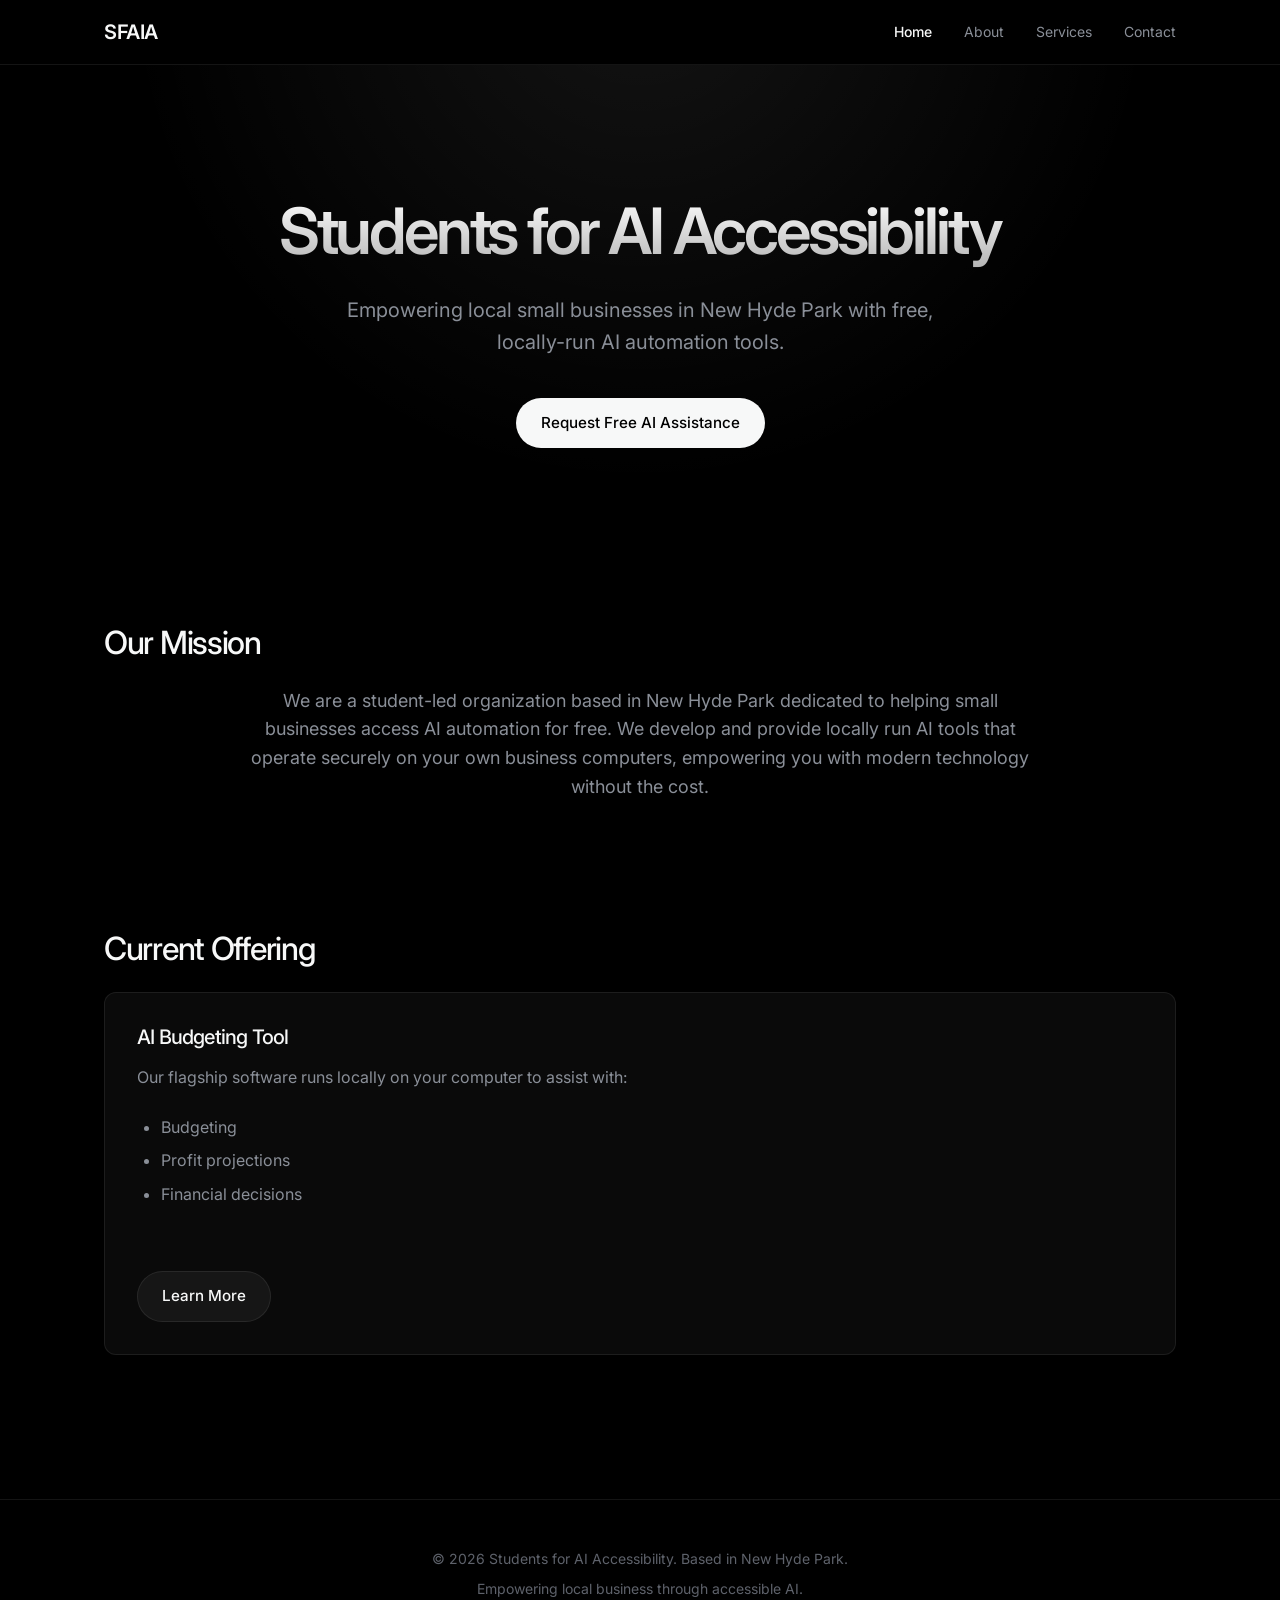
==== index.html @ 7abf5a2f "Update email and year Co-authored-by: bfgmcu-arch <346094839+bfgmcu-arch@users.noreply.github.com>" ====
<!DOCTYPE html>
<html lang="en">
<head>
    <meta charset="UTF-8">
    <meta name="viewport" content="width=device-width, initial-scale=1.0">
    <meta name="description" content="Students for AI Accessibility - Helping small businesses in New Hyde Park access AI automation for free.">
    <title>Students for AI Accessibility</title>
    <link rel="preconnect" href="https://fonts.googleapis.com">
    <link rel="preconnect" href="https://fonts.gstatic.com" crossorigin>
    <link href="https://fonts.googleapis.com/css2?family=Inter:wght@400;500;600;700;800&display=swap" rel="stylesheet">
    <link rel="stylesheet" href="css/styles.css">
</head>
<body>
    <header>
        <nav class="navbar">
            <a href="index.html" class="logo">SFAIA</a>
            <ul class="nav-menu">
                <li class="nav-item"><a href="index.html" class="nav-link active">Home</a></li>
                <li class="nav-item"><a href="about.html" class="nav-link">About</a></li>
                <li class="nav-item"><a href="services.html" class="nav-link">Services</a></li>
                <li class="nav-item"><a href="contact.html" class="nav-link">Contact</a></li>
            </ul>
            <div class="hamburger">
                <span class="bar"></span>
                <span class="bar"></span>
                <span class="bar"></span>
            </div>
        </nav>
    </header>

    <main>
        <section class="hero">
            <h1 class="animate-fade-up">Students for AI Accessibility</h1>
            <p class="animate-fade-up delay-1">Empowering local small businesses in New Hyde Park with free, locally-run AI automation tools.</p>
            <a href="contact.html" class="btn btn-primary animate-fade-up delay-2">Request Free AI Assistance</a>
        </section>

        <div class="container">
            <section class="section reveal">
                <div>
                    <h2 class="section-title">Our Mission</h2>
                    <p class="mission-text">We are a student-led organization based in New Hyde Park dedicated to helping small businesses access AI automation for free. We develop and provide locally run AI tools that operate securely on your own business computers, empowering you with modern technology without the cost.</p>
                </div>
            </section>

            <section class="section reveal">
                <h2 class="section-title">Current Offering</h2>
                <div class="card-grid">
                    <div class="card">
                        <h3>AI Budgeting Tool</h3>
                        <p>Our flagship software runs locally on your computer to assist with:</p>
                        <ul>
                            <li>Budgeting</li>
                            <li>Profit projections</li>
                            <li>Financial decisions</li>
                        </ul>
                        <div class="mt-1-5">
                            <a href="services.html" class="btn btn-secondary">Learn More</a>
                        </div>
                    </div>
                </div>
            </section>
        </div>
    </main>

    <footer>
        <p>&copy; 2026 Students for AI Accessibility. Based in New Hyde Park.</p>
        <p>Empowering local business through accessible AI.</p>
    </footer>

    <script src="js/main.js"></script>
</body>
</html>
---- css/styles.css ----
:root {
    /* Linear inspired dark theme variables */
    --bg-main: #000000;
    --bg-surface: #0a0a0a;
    --bg-surface-hover: #141414;
    --bg-nav: rgba(0, 0, 0, 0.7);
    --border-color: rgba(255, 255, 255, 0.08);
    --border-color-hover: rgba(255, 255, 255, 0.16);

    --text-primary: #F7F8F8;
    --text-secondary: #8A8F98;
    --text-muted: #5e626b;

    --accent-primary: #5E6AD2;

    --font-main: 'Inter', -apple-system, BlinkMacSystemFont, 'Segoe UI', Roboto, Helvetica, Arial, sans-serif;
    --transition-speed: 0.2s;

    --shadow-soft: 0 4px 12px rgba(0, 0, 0, 0.5);
    --shadow-glow: 0 0 20px rgba(255, 255, 255, 0.05);
    --radius: 8px;
    --radius-lg: 12px;
}

/* CSS Reset & Base Styles */
* {
    margin: 0;
    padding: 0;
    box-sizing: border-box;
}

body {
    font-family: var(--font-main);
    color: var(--text-secondary);
    line-height: 1.6;
    background-color: var(--bg-main);
    display: flex;
    flex-direction: column;
    min-height: 100vh;
    -webkit-font-smoothing: antialiased;
    -moz-osx-font-smoothing: grayscale;
}

main {
    flex: 1;
}

/* Typography */
h1, h2, h3, h4, h5, h6 {
    margin-bottom: 1rem;
    color: var(--text-primary);
    font-weight: 500;
    line-height: 1.2;
    letter-spacing: -0.04em;
}

p {
    margin-bottom: 1.5rem;
    font-size: 1.125rem;
}

a {
    color: var(--text-primary);
    text-decoration: none;
    transition: color var(--transition-speed);
}

a:hover {
    color: var(--text-secondary);
}

/* Header & Navigation (Glassmorphism) */
header {
    background: var(--bg-nav);
    backdrop-filter: blur(12px);
    -webkit-backdrop-filter: blur(12px);
    border-bottom: 1px solid var(--border-color);
    position: sticky;
    top: 0;
    z-index: 1000;
}

.navbar {
    display: flex;
    justify-content: space-between;
    align-items: center;
    padding: 1rem 5%;
    max-width: 1200px;
    margin: 0 auto;
}

.logo {
    font-size: 1.25rem;
    font-weight: 600;
    color: var(--text-primary);
    letter-spacing: -0.02em;
    display: flex;
    align-items: center;
    gap: 0.5rem;
}

.nav-menu {
    display: flex;
    list-style: none;
}

.nav-item {
    margin-left: 2rem;
}

.nav-link {
    color: var(--text-secondary);
    font-weight: 400;
    font-size: 0.875rem;
    position: relative;
}

.nav-link:hover {
    color: var(--text-primary);
}

.nav-link.active {
    color: var(--text-primary);
    font-weight: 500;
}

/* Hamburger Menu */
.hamburger {
    display: none;
    cursor: pointer;
}

.bar {
    display: block;
    width: 20px;
    height: 2px;
    margin: 4px auto;
    transition: all 0.3s ease-in-out;
    background-color: var(--text-primary);
    border-radius: 1px;
}

/* Hero Section */
.hero {
    background: radial-gradient(circle at 50% -20%, rgba(255,255,255,0.08) 0%, transparent 60%);
    color: var(--text-primary);
    padding: 8rem 5% 6rem;
    text-align: center;
    position: relative;
}

.hero-sm {
    padding: 4rem 5% 2rem;
}

.hero h1 {
    font-size: 4rem;
    font-weight: 600;
    margin-bottom: 1.5rem;
    letter-spacing: -0.05em;
    background: linear-gradient(180deg, #FFFFFF 0%, rgba(255, 255, 255, 0.7) 100%);
    -webkit-background-clip: text;
    -webkit-text-fill-color: transparent;
}

.hero p {
    font-size: 1.25rem;
    max-width: 600px;
    margin: 0 auto 2.5rem auto;
    color: var(--text-secondary);
}

/* Buttons */
.btn {
    display: inline-flex;
    align-items: center;
    justify-content: center;
    padding: 0.75rem 1.5rem;
    border-radius: 99px;
    font-weight: 500;
    font-size: 0.95rem;
    cursor: pointer;
    transition: all var(--transition-speed);
    border: 1px solid transparent;
}

.btn-primary {
    background-color: var(--text-primary);
    color: #000000;
}

.btn-primary:hover {
    background-color: #e0e0e0;
    transform: translateY(-1px);
}

.btn-secondary {
    background-color: rgba(255, 255, 255, 0.05);
    border-color: var(--border-color);
    color: var(--text-primary);
}

.btn-secondary:hover {
    background-color: rgba(255, 255, 255, 0.1);
    border-color: var(--border-color-hover);
}

/* Containers & Sections */
.container {
    max-width: 1200px;
    margin: 0 auto;
    padding: 2rem 5% 4rem;
}

.section {
    padding: 3rem 0;
    margin-bottom: 2rem;
}

.section-title {
    font-size: 2rem;
    margin-bottom: 1.5rem;
    font-weight: 500;
}

/* Linear-style Cards */
.card-grid {
    display: grid;
    grid-template-columns: repeat(auto-fit, minmax(320px, 1fr));
    gap: 1.5rem;
}

.card {
    background-color: var(--bg-surface);
    border: 1px solid var(--border-color);
    border-radius: var(--radius-lg);
    padding: 2rem;
    transition: border-color var(--transition-speed), background-color var(--transition-speed);
    height: 100%;
    display: flex;
    flex-direction: column;
}

.card:hover {
    border-color: var(--border-color-hover);
    background-color: var(--bg-surface-hover);
}

.card h3 {
    margin-bottom: 1rem;
    font-size: 1.25rem;
}

.card p {
    font-size: 1rem;
    color: var(--text-secondary);
}

.card ul {
    margin-bottom: 2rem;
    padding-left: 1.5rem;
    color: var(--text-secondary);
}

.card ul li {
    margin-bottom: 0.5rem;
}

.card .btn-secondary {
    margin-top: auto;
    align-self: flex-start;
}

/* Contact Specific Styles */
.contact-grid {
    display: grid;
    grid-template-columns: 1fr 1fr;
    gap: 1.5rem;
}

.contact-card {
    background-color: var(--bg-surface);
    border: 1px solid var(--border-color);
    border-radius: var(--radius-lg);
    padding: 2.5rem;
}

/* Footer */
footer {
    background-color: var(--bg-main);
    color: var(--text-muted);
    text-align: center;
    padding: 3rem 5%;
    margin-top: auto;
    border-top: 1px solid var(--border-color);
}

footer p {
    margin-bottom: 0.5rem;
    font-size: 0.875rem;
}

/* Utility Classes for Cleanup */
.mission-text {
    text-align: center;
    max-width: 800px;
    margin: 0 auto;
    color: var(--text-secondary);
}

.mt-1-5 {
    margin-top: 1.5rem;
}

.services-list {
    padding-left: 1.5rem;
    color: var(--text-secondary);
    margin-bottom: 2rem;
}

.section-transparent {
    background-color: transparent;
    box-shadow: none;
    padding: 0;
}

/* Mobile Responsive */
@media (max-width: 768px) {
    .hamburger {
        display: block;
    }

    .hamburger.active .bar:nth-child(2) {
        opacity: 0;
    }

    .hamburger.active .bar:nth-child(1) {
        transform: translateY(6px) rotate(45deg);
    }

    .hamburger.active .bar:nth-child(3) {
        transform: translateY(-6px) rotate(-45deg);
    }

    .nav-menu {
        position: fixed;
        left: -100%;
        top: 60px;
        gap: 0;
        flex-direction: column;
        background-color: rgba(0, 0, 0, 0.95);
        width: 100%;
        text-align: center;
        transition: 0.3s ease-in-out;
        padding: 2rem 0;
        backdrop-filter: blur(10px);
        border-bottom: 1px solid var(--border-color);
    }

    .nav-item {
        margin: 1.5rem 0;
    }

    .nav-menu.active {
        left: 0;
    }

    .hero h1 {
        font-size: 2.5rem;
    }

    .contact-grid {
        grid-template-columns: 1fr;
    }
}

/* Animations */
@keyframes fadeUp {
    from {
        opacity: 0;
        transform: translateY(20px);
    }
    to {
        opacity: 1;
        transform: translateY(0);
    }
}

@keyframes fadeIn {
    from {
        opacity: 0;
    }
    to {
        opacity: 1;
    }
}

.animate-fade-up {
    animation: fadeUp 0.8s cubic-bezier(0.16, 1, 0.3, 1) forwards;
    opacity: 0;
}

.delay-1 { animation-delay: 0.1s; }
.delay-2 { animation-delay: 0.2s; }
.delay-3 { animation-delay: 0.3s; }

/* Scroll Reveal */
.reveal {
    opacity: 0;
    transform: translateY(30px);
    transition: all 0.8s cubic-bezier(0.16, 1, 0.3, 1);
}

.reveal.active {
    opacity: 1;
    transform: translateY(0);
}
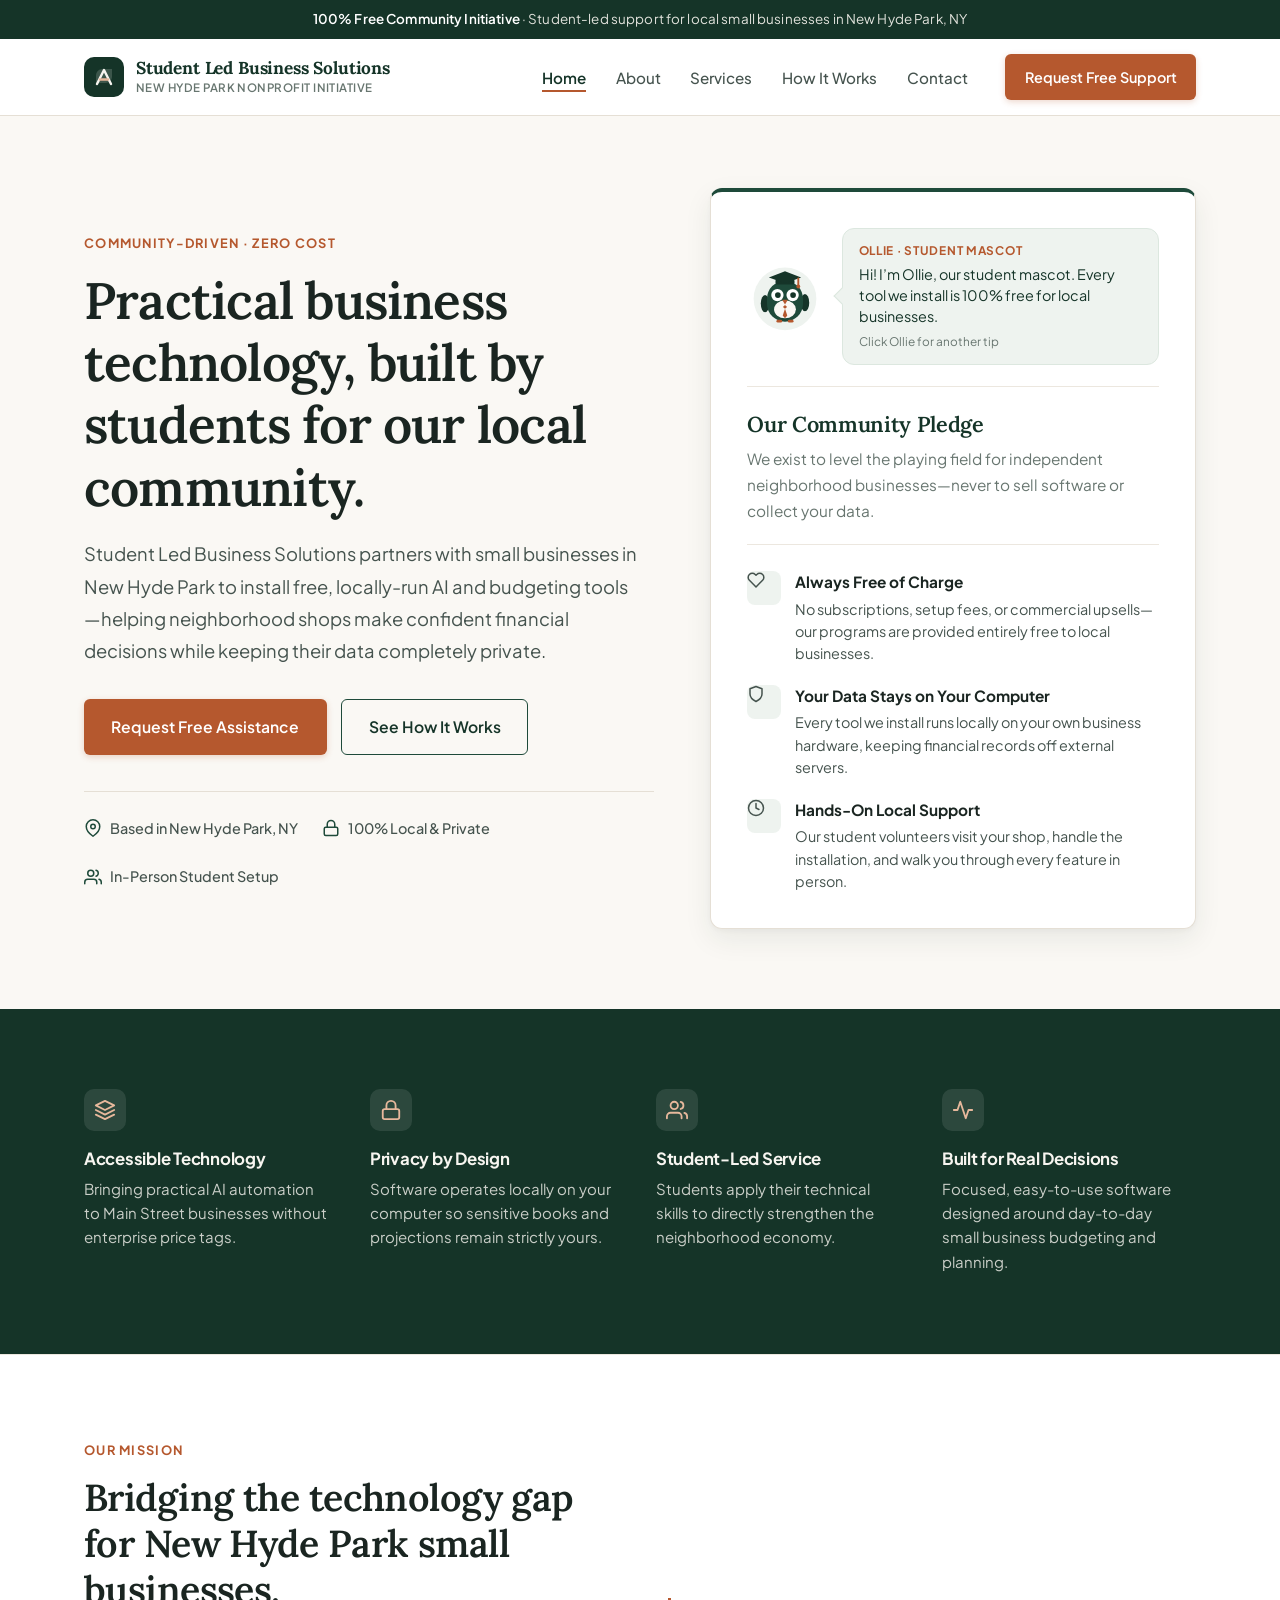
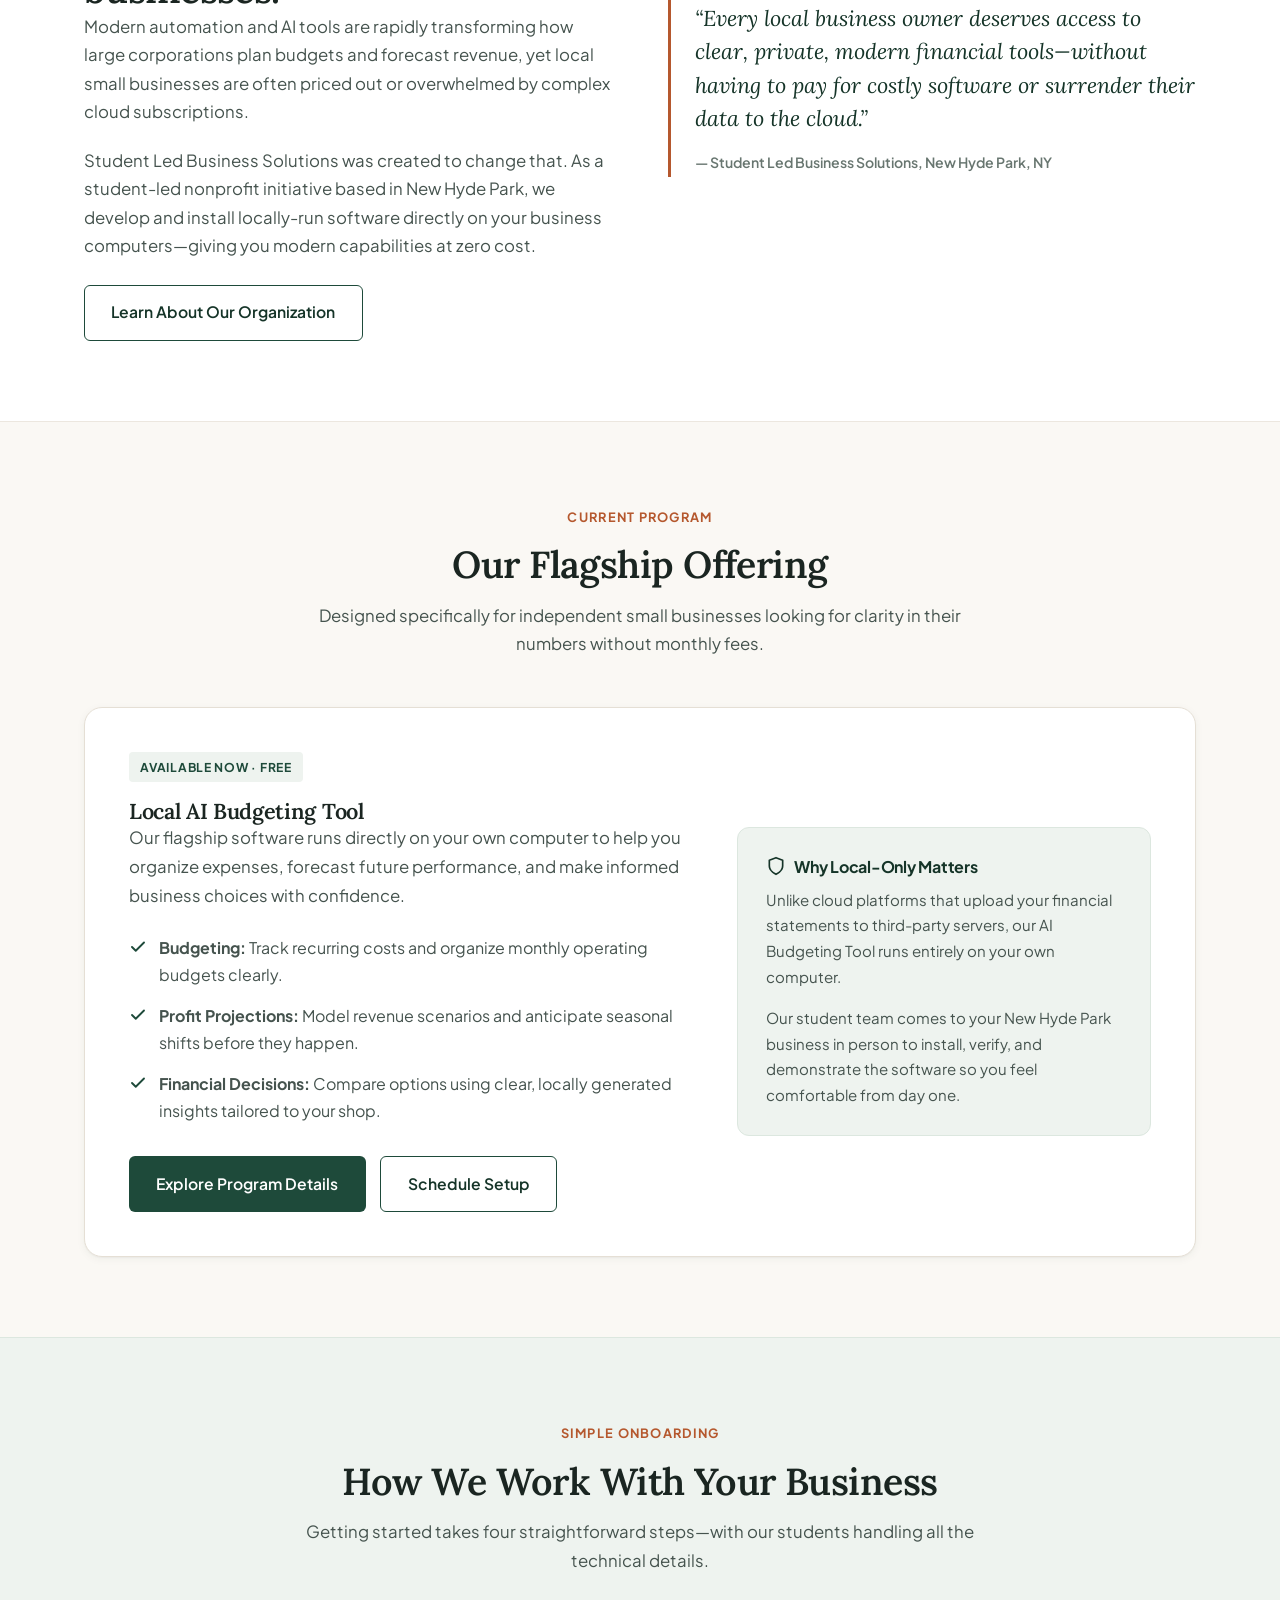
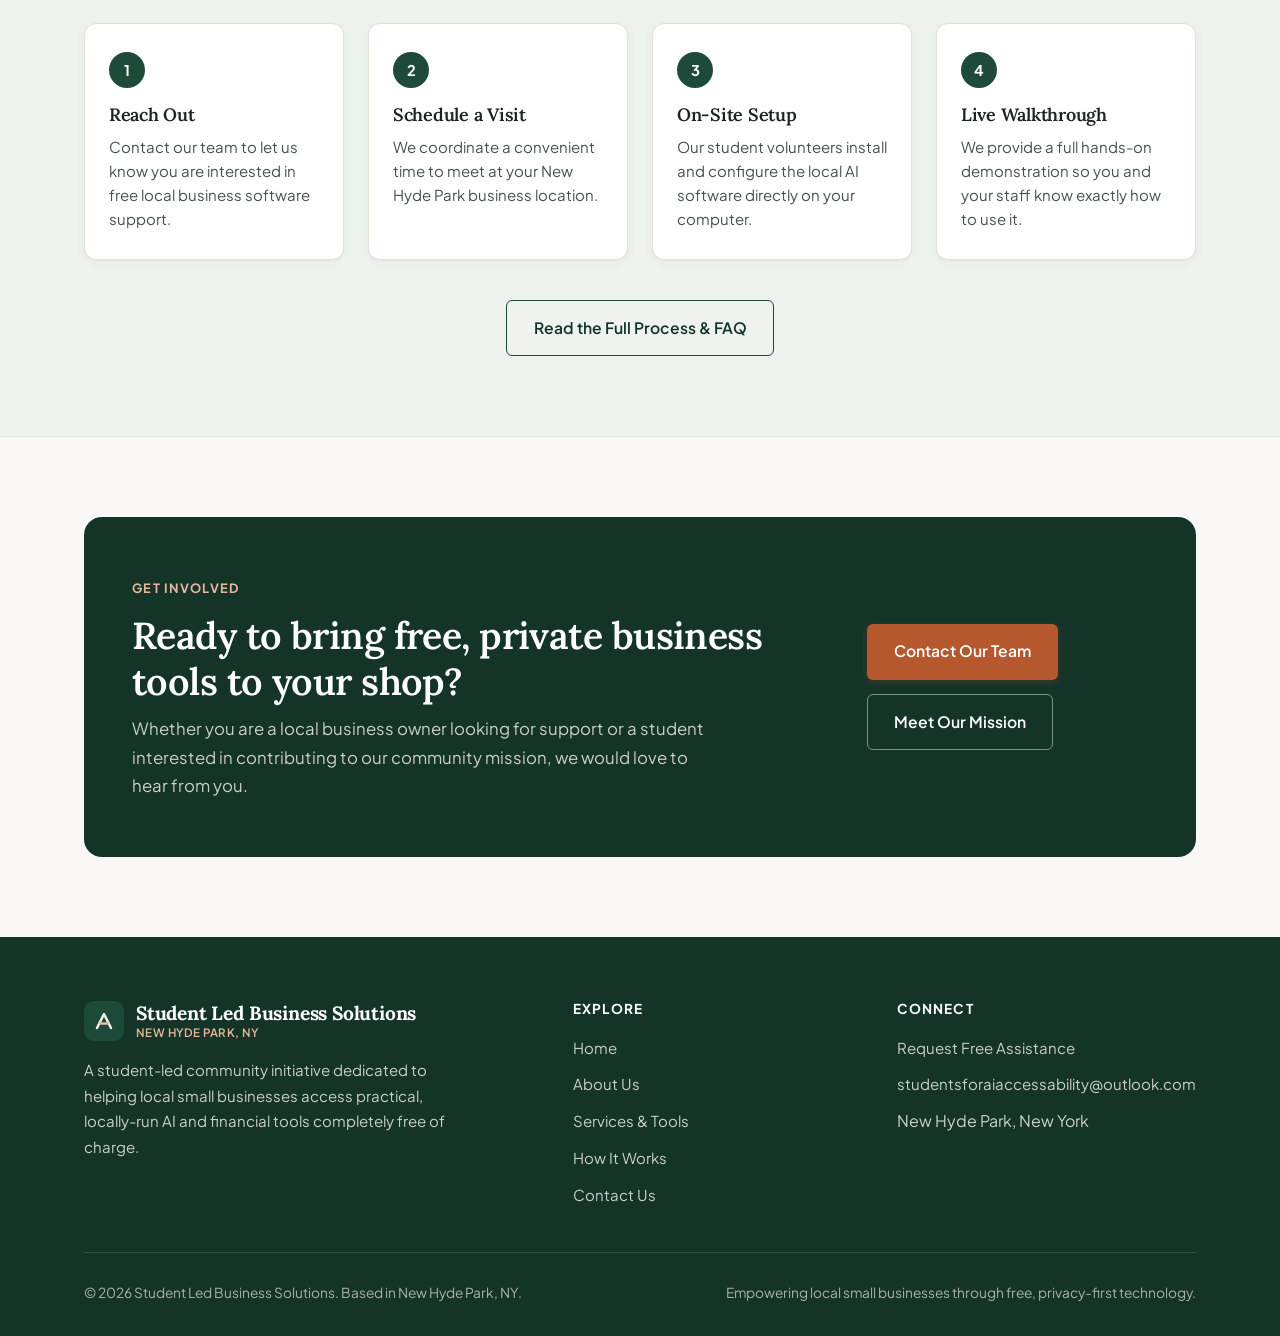
==== commit 4c3b2848: "Rebrand to Student Led Business Solutions with nonprofit design, animations, and Ollie mascot" ====
--- a/index.html
+++ b/index.html
@@ -3,69 +3,340 @@
 <head>
     <meta charset="UTF-8">
     <meta name="viewport" content="width=device-width, initial-scale=1.0">
-    <meta name="description" content="Students for AI Accessibility - Helping small businesses in New Hyde Park access AI automation for free.">
-    <title>Students for AI Accessibility</title>
+    <meta name="description" content="Student Led Business Solutions is a free, student-run community initiative in New Hyde Park, NY helping local small businesses adopt private, locally-run AI and budgeting tools.">
+    <title>Student Led Business Solutions | Free Local Business Technology in New Hyde Park</title>
     <link rel="preconnect" href="https://fonts.googleapis.com">
     <link rel="preconnect" href="https://fonts.gstatic.com" crossorigin>
-    <link href="https://fonts.googleapis.com/css2?family=Inter:wght@400;500;600;700;800&display=swap" rel="stylesheet">
+    <link href="https://fonts.googleapis.com/css2?family=Lora:ital,wght@0,500;0,600;0,700;1,500&family=Plus+Jakarta+Sans:wght@400;500;600;700&display=swap" rel="stylesheet">
     <link rel="stylesheet" href="css/styles.css">
 </head>
 <body>
+    <div class="utility-bar">
+        <strong>100% Free Community Initiative</strong> &middot; Student-led support for local small businesses in New Hyde Park, NY
+    </div>
+
     <header>
-        <nav class="navbar">
-            <a href="index.html" class="logo">SFAIA</a>
-            <ul class="nav-menu">
-                <li class="nav-item"><a href="index.html" class="nav-link active">Home</a></li>
-                <li class="nav-item"><a href="about.html" class="nav-link">About</a></li>
-                <li class="nav-item"><a href="services.html" class="nav-link">Services</a></li>
-                <li class="nav-item"><a href="contact.html" class="nav-link">Contact</a></li>
+        <nav class="navbar" aria-label="Primary Navigation">
+            <a href="index.html" class="brand" id="nav-brand">
+                <svg class="brand-mark" viewBox="0 0 40 40" fill="none" xmlns="http://www.w3.org/2000/svg" aria-hidden="true">
+                    <rect width="40" height="40" rx="10" fill="#153428"/>
+                    <path d="M12 26V18.5C12 14.91 14.91 12 18.5 12H28V19.5C28 23.09 25.09 26 21.5 26H12Z" fill="#EEF3EF" fill-opacity="0.18"/>
+                    <path d="M13 27L20 13L27 27" stroke="#F7F5F0" stroke-width="2.4" stroke-linecap="round" stroke-linejoin="round"/>
+                    <path d="M16 22.5H24" stroke="#E7B89C" stroke-width="2.4" stroke-linecap="round"/>
+                </svg>
+                <span class="brand-text">
+                    <span class="brand-name">Student Led Business Solutions</span>
+                    <span class="brand-sub">New Hyde Park Nonprofit Initiative</span>
+                </span>
+            </a>
+
+            <ul class="nav-menu" id="primary-nav-menu">
+                <li><a href="index.html" class="nav-link active" id="nav-home">Home</a></li>
+                <li><a href="about.html" class="nav-link" id="nav-about">About</a></li>
+                <li><a href="services.html" class="nav-link" id="nav-services">Services</a></li>
+                <li><a href="how-it-works.html" class="nav-link" id="nav-how-it-works">How It Works</a></li>
+                <li><a href="contact.html" class="nav-link" id="nav-contact">Contact</a></li>
+                <li class="nav-cta"><a href="contact.html" class="btn btn-primary btn-sm" id="nav-cta-btn">Request Free Support</a></li>
             </ul>
-            <div class="hamburger">
+
+            <button class="hamburger" id="mobile-menu-toggle" aria-label="Toggle navigation menu" aria-expanded="false" aria-controls="primary-nav-menu">
                 <span class="bar"></span>
                 <span class="bar"></span>
                 <span class="bar"></span>
-            </div>
+            </button>
         </nav>
     </header>
 
     <main>
-        <section class="hero">
-            <h1 class="animate-fade-up">Students for AI Accessibility</h1>
-            <p class="animate-fade-up delay-1">Empowering local small businesses in New Hyde Park with free, locally-run AI automation tools.</p>
-            <a href="contact.html" class="btn btn-primary animate-fade-up delay-2">Request Free AI Assistance</a>
-        </section>
-
+        <section class="hero-editorial">
+            <div class="container hero-grid">
+                <div class="hero-copy">
+                    <span class="eyebrow">Community-Driven &middot; Zero Cost</span>
+                    <h1>Practical business technology, built by students for our local community.</h1>
+                    <p class="lead">Student Led Business Solutions partners with small businesses in New Hyde Park to install free, locally-run AI and budgeting tools—helping neighborhood shops make confident financial decisions while keeping their data completely private.</p>
+                    <div class="btn-group">
+                        <a href="contact.html" class="btn btn-primary" id="hero-request-btn">Request Free Assistance</a>
+                        <a href="how-it-works.html" class="btn btn-outline" id="hero-how-btn">See How It Works</a>
+                    </div>
+                    <div class="hero-meta">
+                        <span class="hero-meta-item">
+                            <svg width="18" height="18" viewBox="0 0 24 24" fill="none" stroke="currentColor" stroke-width="2" stroke-linecap="round" stroke-linejoin="round" aria-hidden="true"><path d="M21 10c0 7-9 13-9 13s-9-6-9-13a9 9 0 0 1 18 0z"/><circle cx="12" cy="10" r="3"/></svg>
+                            Based in New Hyde Park, NY
+                        </span>
+                        <span class="hero-meta-item">
+                            <svg width="18" height="18" viewBox="0 0 24 24" fill="none" stroke="currentColor" stroke-width="2" stroke-linecap="round" stroke-linejoin="round" aria-hidden="true"><rect x="3" y="11" width="18" height="11" rx="2" ry="2"/><path d="M7 11V7a5 5 0 0 1 10 0v4"/></svg>
+                            100% Local &amp; Private
+                        </span>
+                        <span class="hero-meta-item">
+                            <svg width="18" height="18" viewBox="0 0 24 24" fill="none" stroke="currentColor" stroke-width="2" stroke-linecap="round" stroke-linejoin="round" aria-hidden="true"><path d="M17 21v-2a4 4 0 0 0-4-4H5a4 4 0 0 0-4 4v2"/><circle cx="9" cy="7" r="4"/><path d="M23 21v-2a4 4 0 0 0-3-3.87"/><path d="M16 3.13a4 4 0 0 1 0 7.75"/></svg>
+                            In-Person Student Setup
+                        </span>
+                    </div>
+                </div>
+
+                <aside class="pledge-card" aria-label="Our Community Pledge">
+                    <div class="mascot-row">
+                        <button type="button" class="mascot-button" id="hero-mascot-btn" aria-label="Say hello to Ollie, the Student Led Business Solutions mascot">
+                            <svg class="mascot-svg" viewBox="0 0 80 80" fill="none" xmlns="http://www.w3.org/2000/svg" aria-hidden="true">
+                                <circle cx="40" cy="43" r="33" fill="#EEF3EF"/>
+                                <ellipse cx="19" cy="48" rx="4.5" ry="9" fill="#153428"/>
+                                <ellipse class="mascot-wing-right" cx="61" cy="47" rx="4.5" ry="9" fill="#153428"/>
+                                <rect x="21" y="24" width="38" height="43" rx="19" fill="#1E4A3A"/>
+                                <ellipse cx="40" cy="54" rx="11.5" ry="9.5" fill="#FAF8F4"/>
+                                <polygon points="40,49.5 42.2,51.5 40,53.5 37.8,51.5" fill="#B5582E"/>
+                                <polygon points="40,53.5 42.4,60.5 40,63.5 37.6,60.5" fill="#B5582E"/>
+                                <circle cx="32" cy="39" r="6.5" fill="#FFFFFF"/>
+                                <circle cx="48" cy="39" r="6.5" fill="#FFFFFF"/>
+                                <circle class="mascot-eye" cx="32.5" cy="39" r="3" fill="#153428"/>
+                                <circle class="mascot-eye" cx="48.5" cy="39" r="3" fill="#153428"/>
+                                <polygon points="37,44 43,44 40,49" fill="#B5582E"/>
+                                <rect x="30" y="22" width="20" height="6" rx="2" fill="#153428"/>
+                                <polygon points="40,14 57,20.5 40,26.5 23,20.5" fill="#153428"/>
+                                <line x1="54" y1="21.5" x2="54" y2="29" stroke="#B5582E" stroke-width="2" stroke-linecap="round"/>
+                                <circle cx="54" cy="30" r="2" fill="#B5582E"/>
+                                <rect x="31" y="65" width="6" height="3" rx="1.5" fill="#B5582E"/>
+                                <rect x="43" y="65" width="6" height="3" rx="1.5" fill="#B5582E"/>
+                            </svg>
+                        </button>
+                        <div class="mascot-speech">
+                            <span class="mascot-speech-name">Ollie &middot; Student Mascot</span>
+                            <p class="mascot-speech-text">Hi! I&rsquo;m Ollie, our student mascot. Every tool we install is 100% free for local businesses.</p>
+                            <span class="mascot-hint">Click Ollie for another tip</span>
+                        </div>
+                    </div>
+
+                    <h2 class="pledge-card-title">Our Community Pledge</h2>
+                    <p class="pledge-card-intro">We exist to level the playing field for independent neighborhood businesses—never to sell software or collect your data.</p>
+                    <ul class="pledge-list">
+                        <li>
+                            <span class="pledge-icon" aria-hidden="true">
+                                <svg width="18" height="18" viewBox="0 0 24 24" fill="none" stroke="currentColor" stroke-width="2" stroke-linecap="round" stroke-linejoin="round"><path d="M20.84 4.61a5.5 5.5 0 0 0-7.78 0L12 5.67l-1.06-1.06a5.5 5.5 0 0 0-7.78 7.78l1.06 1.06L12 21.23l7.78-7.78 1.06-1.06a5.5 5.5 0 0 0 0-7.78z"/></svg>
+                            </span>
+                            <div>
+                                <strong>Always Free of Charge</strong>
+                                <span>No subscriptions, setup fees, or commercial upsells—our programs are provided entirely free to local businesses.</span>
+                            </div>
+                        </li>
+                        <li>
+                            <span class="pledge-icon" aria-hidden="true">
+                                <svg width="18" height="18" viewBox="0 0 24 24" fill="none" stroke="currentColor" stroke-width="2" stroke-linecap="round" stroke-linejoin="round"><path d="M12 22s8-4 8-10V5l-8-3-8 3v7c0 6 8 10 8 10z"/></svg>
+                            </span>
+                            <div>
+                                <strong>Your Data Stays on Your Computer</strong>
+                                <span>Every tool we install runs locally on your own business hardware, keeping financial records off external servers.</span>
+                            </div>
+                        </li>
+                        <li>
+                            <span class="pledge-icon" aria-hidden="true">
+                                <svg width="18" height="18" viewBox="0 0 24 24" fill="none" stroke="currentColor" stroke-width="2" stroke-linecap="round" stroke-linejoin="round"><circle cx="12" cy="12" r="10"/><polyline points="12 6 12 12 16 14"/></svg>
+                            </span>
+                            <div>
+                                <strong>Hands-On Local Support</strong>
+                                <span>Our student volunteers visit your shop, handle the installation, and walk you through every feature in person.</span>
+                            </div>
+                        </li>
+                    </ul>
+                </aside>
+            </div>
+        </section>
+
+        <section class="band band-forest">
+            <div class="container">
+                <div class="commitments-grid">
+                    <div class="commitment-item reveal">
+                        <div class="commitment-icon" aria-hidden="true">
+                            <svg width="22" height="22" viewBox="0 0 24 24" fill="none" stroke="currentColor" stroke-width="2" stroke-linecap="round" stroke-linejoin="round"><path d="M12 2L2 7l10 5 10-5-10-5z"/><path d="M2 17l10 5 10-5"/><path d="M2 12l10 5 10-5"/></svg>
+                        </div>
+                        <h3>Accessible Technology</h3>
+                        <p>Bringing practical AI automation to Main Street businesses without enterprise price tags.</p>
+                    </div>
+                    <div class="commitment-item reveal">
+                        <div class="commitment-icon" aria-hidden="true">
+                            <svg width="22" height="22" viewBox="0 0 24 24" fill="none" stroke="currentColor" stroke-width="2" stroke-linecap="round" stroke-linejoin="round"><rect x="3" y="11" width="18" height="11" rx="2" ry="2"/><path d="M7 11V7a5 5 0 0 1 10 0v4"/></svg>
+                        </div>
+                        <h3>Privacy by Design</h3>
+                        <p>Software operates locally on your computer so sensitive books and projections remain strictly yours.</p>
+                    </div>
+                    <div class="commitment-item reveal">
+                        <div class="commitment-icon" aria-hidden="true">
+                            <svg width="22" height="22" viewBox="0 0 24 24" fill="none" stroke="currentColor" stroke-width="2" stroke-linecap="round" stroke-linejoin="round"><path d="M17 21v-2a4 4 0 0 0-4-4H5a4 4 0 0 0-4 4v2"/><circle cx="9" cy="7" r="4"/><path d="M23 21v-2a4 4 0 0 0-3-3.87"/><path d="M16 3.13a4 4 0 0 1 0 7.75"/></svg>
+                        </div>
+                        <h3>Student-Led Service</h3>
+                        <p>Students apply their technical skills to directly strengthen the neighborhood economy.</p>
+                    </div>
+                    <div class="commitment-item reveal">
+                        <div class="commitment-icon" aria-hidden="true">
+                            <svg width="22" height="22" viewBox="0 0 24 24" fill="none" stroke="currentColor" stroke-width="2" stroke-linecap="round" stroke-linejoin="round"><polyline points="22 12 18 12 15 21 9 3 6 12 2 12"/></svg>
+                        </div>
+                        <h3>Built for Real Decisions</h3>
+                        <p>Focused, easy-to-use software designed around day-to-day small business budgeting and planning.</p>
+                    </div>
+                </div>
+            </div>
+        </section>
+
+        <section class="band band-paper">
+            <div class="container split-grid">
+                <div class="reveal">
+                    <span class="eyebrow">Our Mission</span>
+                    <h2>Bridging the technology gap for New Hyde Park small businesses.</h2>
+                    <p>Modern automation and AI tools are rapidly transforming how large corporations plan budgets and forecast revenue, yet local small businesses are often priced out or overwhelmed by complex cloud subscriptions.</p>
+                    <p>Student Led Business Solutions was created to change that. As a student-led nonprofit initiative based in New Hyde Park, we develop and install locally-run software directly on your business computers—giving you modern capabilities at zero cost.</p>
+                    <div style="margin-top: 1.5rem;">
+                        <a href="about.html" class="btn btn-outline" id="mission-about-btn">Learn About Our Organization</a>
+                    </div>
+                </div>
+
+                <blockquote class="pull-quote reveal">
+                    &ldquo;Every local business owner deserves access to clear, private, modern financial tools—without having to pay for costly software or surrender their data to the cloud.&rdquo;
+                    <cite class="pull-quote-cite">&mdash; Student Led Business Solutions, New Hyde Park, NY</cite>
+                </blockquote>
+            </div>
+        </section>
+
+        <section class="band">
+            <div class="container">
+                <div class="section-header centered reveal">
+                    <span class="eyebrow">Current Program</span>
+                    <h2>Our Flagship Offering</h2>
+                    <p>Designed specifically for independent small businesses looking for clarity in their numbers without monthly fees.</p>
+                </div>
+
+                <div class="program-spotlight reveal">
+                    <div>
+                        <span class="card-tag">Available Now &middot; Free</span>
+                        <h3>Local AI Budgeting Tool</h3>
+                        <p>Our flagship software runs directly on your own computer to help you organize expenses, forecast future performance, and make informed business choices with confidence.</p>
+                        <ul class="check-list">
+                            <li>
+                                <svg width="18" height="18" viewBox="0 0 24 24" fill="none" stroke="currentColor" stroke-width="2.5" stroke-linecap="round" stroke-linejoin="round" aria-hidden="true"><polyline points="20 6 9 17 4 12"/></svg>
+                                <span><strong>Budgeting:</strong> Track recurring costs and organize monthly operating budgets clearly.</span>
+                            </li>
+                            <li>
+                                <svg width="18" height="18" viewBox="0 0 24 24" fill="none" stroke="currentColor" stroke-width="2.5" stroke-linecap="round" stroke-linejoin="round" aria-hidden="true"><polyline points="20 6 9 17 4 12"/></svg>
+                                <span><strong>Profit Projections:</strong> Model revenue scenarios and anticipate seasonal shifts before they happen.</span>
+                            </li>
+                            <li>
+                                <svg width="18" height="18" viewBox="0 0 24 24" fill="none" stroke="currentColor" stroke-width="2.5" stroke-linecap="round" stroke-linejoin="round" aria-hidden="true"><polyline points="20 6 9 17 4 12"/></svg>
+                                <span><strong>Financial Decisions:</strong> Compare options using clear, locally generated insights tailored to your shop.</span>
+                            </li>
+                        </ul>
+                        <div class="btn-group">
+                            <a href="services.html" class="btn btn-forest" id="program-details-btn">Explore Program Details</a>
+                            <a href="contact.html" class="btn btn-outline" id="program-request-btn">Schedule Setup</a>
+                        </div>
+                    </div>
+
+                    <div class="privacy-box">
+                        <h4>
+                            <svg width="20" height="20" viewBox="0 0 24 24" fill="none" stroke="currentColor" stroke-width="2" stroke-linecap="round" stroke-linejoin="round" aria-hidden="true"><path d="M12 22s8-4 8-10V5l-8-3-8 3v7c0 6 8 10 8 10z"/></svg>
+                            Why Local-Only Matters
+                        </h4>
+                        <p>Unlike cloud platforms that upload your financial statements to third-party servers, our AI Budgeting Tool runs entirely on your own computer.</p>
+                        <p>Our student team comes to your New Hyde Park business in person to install, verify, and demonstrate the software so you feel comfortable from day one.</p>
+                    </div>
+                </div>
+            </div>
+        </section>
+
+        <section class="band band-sage">
+            <div class="container">
+                <div class="section-header centered reveal">
+                    <span class="eyebrow">Simple Onboarding</span>
+                    <h2>How We Work With Your Business</h2>
+                    <p>Getting started takes four straightforward steps—with our students handling all the technical details.</p>
+                </div>
+
+                <ol class="steps-preview">
+                    <li class="step-card reveal">
+                        <span class="step-number">1</span>
+                        <h3>Reach Out</h3>
+                        <p>Contact our team to let us know you are interested in free local business software support.</p>
+                    </li>
+                    <li class="step-card reveal">
+                        <span class="step-number">2</span>
+                        <h3>Schedule a Visit</h3>
+                        <p>We coordinate a convenient time to meet at your New Hyde Park business location.</p>
+                    </li>
+                    <li class="step-card reveal">
+                        <span class="step-number">3</span>
+                        <h3>On-Site Setup</h3>
+                        <p>Our student volunteers install and configure the local AI software directly on your computer.</p>
+                    </li>
+                    <li class="step-card reveal">
+                        <span class="step-number">4</span>
+                        <h3>Live Walkthrough</h3>
+                        <p>We provide a full hands-on demonstration so you and your staff know exactly how to use it.</p>
+                    </li>
+                </ol>
+
+                <div style="text-align: center; margin-top: 2.5rem;">
+                    <a href="how-it-works.html" class="btn btn-outline" id="home-process-btn">Read the Full Process &amp; FAQ</a>
+                </div>
+            </div>
+        </section>
+
+        <section class="band">
+            <div class="container">
+                <div class="cta-banner reveal">
+                    <div>
+                        <span class="eyebrow eyebrow-light">Get Involved</span>
+                        <h2>Ready to bring free, private business tools to your shop?</h2>
+                        <p>Whether you are a local business owner looking for support or a student interested in contributing to our community mission, we would love to hear from you.</p>
+                    </div>
+                    <div class="btn-group">
+                        <a href="contact.html" class="btn btn-primary" id="cta-contact-btn">Contact Our Team</a>
+                        <a href="about.html" class="btn btn-outline-light" id="cta-about-btn">Meet Our Mission</a>
+                    </div>
+                </div>
+            </div>
+        </section>
+    </main>
+
+    <footer>
         <div class="container">
-            <section class="section reveal">
-                <div>
-                    <h2 class="section-title">Our Mission</h2>
-                    <p class="mission-text">We are a student-led organization based in New Hyde Park dedicated to helping small businesses access AI automation for free. We develop and provide locally run AI tools that operate securely on your own business computers, empowering you with modern technology without the cost.</p>
-                </div>
-            </section>
-
-            <section class="section reveal">
-                <h2 class="section-title">Current Offering</h2>
-                <div class="card-grid">
-                    <div class="card">
-                        <h3>AI Budgeting Tool</h3>
-                        <p>Our flagship software runs locally on your computer to assist with:</p>
-                        <ul>
-                            <li>Budgeting</li>
-                            <li>Profit projections</li>
-                            <li>Financial decisions</li>
-                        </ul>
-                        <div class="mt-1-5">
-                            <a href="services.html" class="btn btn-secondary">Learn More</a>
-                        </div>
-                    </div>
-                </div>
-            </section>
+            <div class="footer-grid">
+                <div class="footer-brand">
+                    <a href="index.html" class="brand">
+                        <svg class="brand-mark" viewBox="0 0 40 40" fill="none" xmlns="http://www.w3.org/2000/svg" aria-hidden="true">
+                            <rect width="40" height="40" rx="10" fill="#1E4A3A"/>
+                            <path d="M13 27L20 13L27 27" stroke="#F7F5F0" stroke-width="2.4" stroke-linecap="round" stroke-linejoin="round"/>
+                            <path d="M16 22.5H24" stroke="#E7B89C" stroke-width="2.4" stroke-linecap="round"/>
+                        </svg>
+                        <span class="brand-text">
+                            <span class="brand-name">Student Led Business Solutions</span>
+                            <span class="brand-sub">New Hyde Park, NY</span>
+                        </span>
+                    </a>
+                    <p>A student-led community initiative dedicated to helping local small businesses access practical, locally-run AI and financial tools completely free of charge.</p>
+                </div>
+
+                <div class="footer-col">
+                    <h4>Explore</h4>
+                    <ul class="footer-links">
+                        <li><a href="index.html">Home</a></li>
+                        <li><a href="about.html">About Us</a></li>
+                        <li><a href="services.html">Services &amp; Tools</a></li>
+                        <li><a href="how-it-works.html">How It Works</a></li>
+                        <li><a href="contact.html">Contact Us</a></li>
+                    </ul>
+                </div>
+
+                <div class="footer-col">
+                    <h4>Connect</h4>
+                    <ul class="footer-links">
+                        <li><a href="contact.html">Request Free Assistance</a></li>
+                        <li><a href="mailto:studentsforaiaccessability@outlook.com">studentsforaiaccessability@outlook.com</a></li>
+                        <li>New Hyde Park, New York</li>
+                    </ul>
+                </div>
+            </div>
+
+            <div class="footer-bottom">
+                <p>&copy; 2026 Student Led Business Solutions. Based in New Hyde Park, NY.</p>
+                <p>Empowering local small businesses through free, privacy-first technology.</p>
+            </div>
         </div>
-    </main>
-
-    <footer>
-        <p>&copy; 2026 Students for AI Accessibility. Based in New Hyde Park.</p>
-        <p>Empowering local business through accessible AI.</p>
     </footer>
 
     <script src="js/main.js"></script>
--- a/css/styles.css
+++ b/css/styles.css
@@ -1,39 +1,70 @@
+/* ==========================================================================
+   Student Led Business Solutions — Nonprofit Design System
+   Warm editorial typography, grounded civic palette, accessible layouts
+   ========================================================================== */
+
 :root {
-    /* Linear inspired dark theme variables */
-    --bg-main: #000000;
-    --bg-surface: #0a0a0a;
-    --bg-surface-hover: #141414;
-    --bg-nav: rgba(0, 0, 0, 0.7);
-    --border-color: rgba(255, 255, 255, 0.08);
-    --border-color-hover: rgba(255, 255, 255, 0.16);
-
-    --text-primary: #F7F8F8;
-    --text-secondary: #8A8F98;
-    --text-muted: #5e626b;
-
-    --accent-primary: #5E6AD2;
-
-    --font-main: 'Inter', -apple-system, BlinkMacSystemFont, 'Segoe UI', Roboto, Helvetica, Arial, sans-serif;
-    --transition-speed: 0.2s;
-
-    --shadow-soft: 0 4px 12px rgba(0, 0, 0, 0.5);
-    --shadow-glow: 0 0 20px rgba(255, 255, 255, 0.05);
-    --radius: 8px;
-    --radius-lg: 12px;
-}
-
-/* CSS Reset & Base Styles */
-* {
+    /* Color Palette */
+    --forest-deep: #153428;
+    --forest: #1E4A3A;
+    --forest-hover: #29614C;
+    --sage-bg: #EEF3EF;
+    --sage-tint: #DCE7DF;
+
+    --clay: #B5582E;
+    --clay-hover: #994823;
+    --clay-soft: #F9EFE9;
+
+    --cream: #FAF8F4;
+    --paper: #FFFFFF;
+    --border-warm: #E5DFD5;
+    --border-subtle: #ECE7DF;
+
+    --ink: #1A2521;
+    --ink-body: #45534E;
+    --ink-muted: #687670;
+    --text-on-dark: #F7F5F0;
+    --text-on-dark-muted: rgba(247, 245, 240, 0.8);
+
+    /* Typography */
+    --font-serif: 'Lora', Georgia, 'Times New Roman', serif;
+    --font-sans: 'Plus Jakarta Sans', -apple-system, BlinkMacSystemFont, 'Segoe UI', Roboto, sans-serif;
+
+    /* Layout & Rhythm */
+    --max-width: 1160px;
+    --radius-sm: 6px;
+    --radius-md: 12px;
+    --radius-lg: 18px;
+
+    /* Elevation */
+    --shadow-sm: 0 2px 8px rgba(21, 52, 40, 0.05), 0 1px 2px rgba(21, 52, 40, 0.04);
+    --shadow-md: 0 10px 28px rgba(21, 52, 40, 0.08), 0 2px 6px rgba(21, 52, 40, 0.04);
+    --shadow-photo: 0 18px 42px rgba(21, 52, 40, 0.14);
+
+    /* Motion */
+    --ease: cubic-bezier(0.22, 1, 0.36, 1);
+    --transition: 0.25s var(--ease);
+}
+
+/* Reset & Base */
+*,
+*::before,
+*::after {
     margin: 0;
     padding: 0;
     box-sizing: border-box;
 }
 
+html {
+    scroll-behavior: smooth;
+    font-size: 16px;
+}
+
 body {
-    font-family: var(--font-main);
-    color: var(--text-secondary);
-    line-height: 1.6;
-    background-color: var(--bg-main);
+    font-family: var(--font-sans);
+    color: var(--ink-body);
+    background-color: var(--cream);
+    line-height: 1.7;
     display: flex;
     flex-direction: column;
     min-height: 100vh;
@@ -45,36 +76,148 @@
     flex: 1;
 }
 
+img {
+    max-width: 100%;
+    height: auto;
+    display: block;
+}
+
+/* Focus Accessibility */
+:focus-visible {
+    outline: 3px solid var(--clay);
+    outline-offset: 3px;
+    border-radius: 4px;
+}
+
 /* Typography */
-h1, h2, h3, h4, h5, h6 {
-    margin-bottom: 1rem;
-    color: var(--text-primary);
-    font-weight: 500;
-    line-height: 1.2;
-    letter-spacing: -0.04em;
+h1, h2, h3, h4 {
+    font-family: var(--font-serif);
+    color: var(--ink);
+    font-weight: 600;
+    line-height: 1.22;
+    letter-spacing: -0.015em;
+}
+
+h1 {
+    font-size: clamp(2.15rem, 4vw, 3.25rem);
+}
+
+h2 {
+    font-size: clamp(1.7rem, 3vw, 2.35rem);
+}
+
+h3 {
+    font-size: 1.35rem;
 }
 
 p {
-    margin-bottom: 1.5rem;
-    font-size: 1.125rem;
+    margin-bottom: 1.25rem;
+    font-size: 1.05rem;
+    color: var(--ink-body);
+}
+
+p:last-child {
+    margin-bottom: 0;
 }
 
 a {
-    color: var(--text-primary);
+    color: var(--forest);
     text-decoration: none;
-    transition: color var(--transition-speed);
+    transition: color var(--transition);
 }
 
 a:hover {
-    color: var(--text-secondary);
-}
-
-/* Header & Navigation (Glassmorphism) */
+    color: var(--clay);
+}
+
+.eyebrow {
+    display: inline-block;
+    font-family: var(--font-sans);
+    font-size: 0.8rem;
+    font-weight: 700;
+    letter-spacing: 0.1em;
+    text-transform: uppercase;
+    color: var(--clay);
+    margin-bottom: 0.85rem;
+}
+
+.eyebrow-light {
+    color: #E7B89C;
+}
+
+.lead {
+    font-size: 1.15rem;
+    line-height: 1.75;
+    color: var(--ink-body);
+}
+
+/* Layout Containers */
+.container {
+    width: 100%;
+    max-width: var(--max-width);
+    margin: 0 auto;
+    padding: 0 1.5rem;
+}
+
+.container-narrow {
+    max-width: 820px;
+}
+
+.band {
+    padding: 5rem 0;
+}
+
+.band-sm {
+    padding: 3.5rem 0;
+}
+
+.band-paper {
+    background-color: var(--paper);
+    border-top: 1px solid var(--border-subtle);
+    border-bottom: 1px solid var(--border-subtle);
+}
+
+.band-sage {
+    background-color: var(--sage-bg);
+    border-top: 1px solid var(--sage-tint);
+    border-bottom: 1px solid var(--sage-tint);
+}
+
+.band-forest {
+    background-color: var(--forest-deep);
+    color: var(--text-on-dark);
+}
+
+.band-forest h2,
+.band-forest h3 {
+    color: var(--text-on-dark);
+}
+
+.band-forest p {
+    color: var(--text-on-dark-muted);
+}
+
+/* Top Community Utility Bar */
+.utility-bar {
+    background-color: var(--forest-deep);
+    color: rgba(247, 245, 240, 0.9);
+    font-size: 0.84rem;
+    padding: 0.5rem 1.5rem;
+    text-align: center;
+    letter-spacing: 0.01em;
+}
+
+.utility-bar strong {
+    color: #FFFFFF;
+    font-weight: 600;
+}
+
+/* Header & Navigation */
 header {
-    background: var(--bg-nav);
-    backdrop-filter: blur(12px);
-    -webkit-backdrop-filter: blur(12px);
-    border-bottom: 1px solid var(--border-color);
+    background-color: rgba(255, 255, 255, 0.96);
+    backdrop-filter: blur(10px);
+    -webkit-backdrop-filter: blur(10px);
+    border-bottom: 1px solid var(--border-warm);
     position: sticky;
     top: 0;
     z-index: 1000;
@@ -84,90 +227,118 @@
     display: flex;
     justify-content: space-between;
     align-items: center;
-    padding: 1rem 5%;
-    max-width: 1200px;
+    max-width: var(--max-width);
     margin: 0 auto;
-}
-
-.logo {
-    font-size: 1.25rem;
+    padding: 0.95rem 1.5rem;
+    gap: 1.5rem;
+}
+
+.brand {
+    display: flex;
+    align-items: center;
+    gap: 0.75rem;
+    color: var(--ink);
+    text-decoration: none;
+    flex-shrink: 0;
+}
+
+.brand:hover {
+    color: var(--forest);
+}
+
+.brand-mark {
+    width: 40px;
+    height: 40px;
+    flex-shrink: 0;
+}
+
+.brand-text {
+    display: flex;
+    flex-direction: column;
+    line-height: 1.15;
+}
+
+.brand-name {
+    font-family: var(--font-serif);
+    font-size: 1.08rem;
+    font-weight: 700;
+    color: var(--forest-deep);
+    letter-spacing: -0.01em;
+}
+
+.brand-sub {
+    font-family: var(--font-sans);
+    font-size: 0.72rem;
     font-weight: 600;
-    color: var(--text-primary);
-    letter-spacing: -0.02em;
-    display: flex;
-    align-items: center;
-    gap: 0.5rem;
+    color: var(--ink-muted);
+    letter-spacing: 0.04em;
+    text-transform: uppercase;
+    margin-top: 2px;
 }
 
 .nav-menu {
     display: flex;
+    align-items: center;
     list-style: none;
-}
-
-.nav-item {
-    margin-left: 2rem;
+    gap: 1.85rem;
 }
 
 .nav-link {
-    color: var(--text-secondary);
-    font-weight: 400;
-    font-size: 0.875rem;
+    font-size: 0.95rem;
+    font-weight: 500;
+    color: var(--ink-body);
+    padding: 0.35rem 0;
     position: relative;
 }
 
-.nav-link:hover {
-    color: var(--text-primary);
-}
-
+.nav-link::after {
+    content: '';
+    position: absolute;
+    left: 0;
+    bottom: 0;
+    width: 0;
+    height: 2px;
+    background-color: var(--clay);
+    transition: width var(--transition);
+}
+
+.nav-link:hover,
 .nav-link.active {
-    color: var(--text-primary);
-    font-weight: 500;
-}
-
-/* Hamburger Menu */
+    color: var(--forest-deep);
+}
+
+.nav-link.active {
+    font-weight: 600;
+}
+
+.nav-link:hover::after,
+.nav-link.active::after {
+    width: 100%;
+}
+
+.nav-cta {
+    margin-left: 0.5rem;
+}
+
+/* Mobile Hamburger */
 .hamburger {
     display: none;
+    background: none;
+    border: 1px solid var(--border-warm);
+    border-radius: var(--radius-sm);
+    padding: 0.45rem 0.55rem;
     cursor: pointer;
+    flex-direction: column;
+    gap: 5px;
 }
 
 .bar {
     display: block;
-    width: 20px;
+    width: 22px;
     height: 2px;
-    margin: 4px auto;
-    transition: all 0.3s ease-in-out;
-    background-color: var(--text-primary);
-    border-radius: 1px;
-}
-
-/* Hero Section */
-.hero {
-    background: radial-gradient(circle at 50% -20%, rgba(255,255,255,0.08) 0%, transparent 60%);
-    color: var(--text-primary);
-    padding: 8rem 5% 6rem;
-    text-align: center;
-    position: relative;
-}
-
-.hero-sm {
-    padding: 4rem 5% 2rem;
-}
-
-.hero h1 {
-    font-size: 4rem;
-    font-weight: 600;
-    margin-bottom: 1.5rem;
-    letter-spacing: -0.05em;
-    background: linear-gradient(180deg, #FFFFFF 0%, rgba(255, 255, 255, 0.7) 100%);
-    -webkit-background-clip: text;
-    -webkit-text-fill-color: transparent;
-}
-
-.hero p {
-    font-size: 1.25rem;
-    max-width: 600px;
-    margin: 0 auto 2.5rem auto;
-    color: var(--text-secondary);
+    background-color: var(--forest-deep);
+    border-radius: 2px;
+    transition: transform var(--transition), opacity var(--transition);
 }
 
 /* Buttons */
@@ -175,210 +346,850 @@
     display: inline-flex;
     align-items: center;
     justify-content: center;
-    padding: 0.75rem 1.5rem;
-    border-radius: 99px;
+    gap: 0.5rem;
+    padding: 0.85rem 1.65rem;
+    border-radius: var(--radius-sm);
+    font-family: var(--font-sans);
+    font-size: 0.98rem;
+    font-weight: 600;
+    cursor: pointer;
+    border: 1.5px solid transparent;
+    transition: background-color var(--transition), color var(--transition), border-color var(--transition), transform var(--transition), box-shadow var(--transition);
+    text-align: center;
+}
+
+.btn-sm {
+    padding: 0.6rem 1.15rem;
+    font-size: 0.9rem;
+}
+
+.btn-primary {
+    background-color: var(--clay);
+    color: #FFFFFF;
+    box-shadow: 0 2px 6px rgba(181, 88, 46, 0.24);
+}
+
+.btn-primary:hover {
+    background-color: var(--clay-hover);
+    color: #FFFFFF;
+    transform: translateY(-1px);
+    box-shadow: 0 6px 16px rgba(181, 88, 46, 0.28);
+}
+
+.btn-forest {
+    background-color: var(--forest);
+    color: #FFFFFF;
+}
+
+.btn-forest:hover {
+    background-color: var(--forest-hover);
+    color: #FFFFFF;
+    transform: translateY(-1px);
+}
+
+.btn-outline {
+    background-color: transparent;
+    color: var(--forest-deep);
+    border-color: var(--forest);
+}
+
+.btn-outline:hover {
+    background-color: var(--forest);
+    color: #FFFFFF;
+}
+
+.btn-outline-light {
+    background-color: transparent;
+    color: #FFFFFF;
+    border-color: rgba(255, 255, 255, 0.45);
+}
+
+.btn-outline-light:hover {
+    background-color: rgba(255, 255, 255, 0.12);
+    border-color: #FFFFFF;
+    color: #FFFFFF;
+}
+
+.btn-group {
+    display: flex;
+    flex-wrap: wrap;
+    gap: 0.9rem;
+    align-items: center;
+}
+
+/* Home Editorial Split Hero */
+.hero-editorial {
+    padding: 4.5rem 0 5rem;
+    background-color: var(--cream);
+}
+
+.hero-grid {
+    display: grid;
+    grid-template-columns: 1.08fr 0.92fr;
+    gap: 3.5rem;
+    align-items: center;
+}
+
+.hero-copy h1 {
+    margin-bottom: 1.25rem;
+}
+
+.hero-copy .lead {
+    margin-bottom: 2rem;
+    max-width: 560px;
+}
+
+.hero-meta {
+    display: flex;
+    flex-wrap: wrap;
+    gap: 1.5rem;
+    margin-top: 2.25rem;
+    padding-top: 1.5rem;
+    border-top: 1px solid var(--border-warm);
+    font-size: 0.9rem;
+    color: var(--ink-muted);
+}
+
+.hero-meta-item {
+    display: flex;
+    align-items: center;
+    gap: 0.5rem;
     font-weight: 500;
-    font-size: 0.95rem;
-    cursor: pointer;
-    transition: all var(--transition-speed);
-    border: 1px solid transparent;
-}
-
-.btn-primary {
-    background-color: var(--text-primary);
-    color: #000000;
-}
-
-.btn-primary:hover {
-    background-color: #e0e0e0;
-    transform: translateY(-1px);
-}
-
-.btn-secondary {
-    background-color: rgba(255, 255, 255, 0.05);
-    border-color: var(--border-color);
-    color: var(--text-primary);
-}
-
-.btn-secondary:hover {
+    color: var(--ink-body);
+}
+
+.hero-meta-item svg {
+    color: var(--forest);
+    flex-shrink: 0;
+}
+
+.pledge-card {
+    background-color: var(--paper);
+    border: 1px solid var(--border-warm);
+    border-top: 4px solid var(--forest);
+    border-radius: var(--radius-md);
+    padding: 2.25rem;
+    box-shadow: var(--shadow-md);
+}
+
+.pledge-card-title {
+    font-family: var(--font-serif);
+    font-size: 1.35rem;
+    color: var(--forest-deep);
+    margin-bottom: 0.5rem;
+}
+
+.pledge-card-intro {
+    font-size: 0.96rem;
+    color: var(--ink-muted);
+    margin-bottom: 1.5rem;
+    padding-bottom: 1.25rem;
+    border-bottom: 1px solid var(--border-subtle);
+}
+
+.pledge-list {
+    list-style: none;
+    display: flex;
+    flex-direction: column;
+    gap: 1.15rem;
+}
+
+.pledge-list li {
+    display: flex;
+    align-items: flex-start;
+    gap: 0.85rem;
+}
+
+.pledge-icon {
+    width: 34px;
+    height: 34px;
+    border-radius: 8px;
+    background-color: var(--sage-bg);
+    color: var(--forest);
+    display: flex;
+    align-items: center;
+    justify-content: center;
+    flex-shrink: 0;
+    margin-top: 2px;
+}
+
+.pledge-list strong {
+    display: block;
+    font-size: 0.96rem;
+    color: var(--ink);
+    margin-bottom: 0.15rem;
+}
+
+.pledge-list span {
+    display: block;
+    font-size: 0.9rem;
+    color: var(--ink-body);
+    line-height: 1.55;
+}
+
+/* Inner Page Header */
+.page-header {
+    background-color: var(--sage-bg);
+    border-bottom: 1px solid var(--sage-tint);
+    padding: 3.75rem 0 3.5rem;
+}
+
+.page-header h1 {
+    margin-bottom: 0.85rem;
+    max-width: 720px;
+}
+
+.page-header .lead {
+    max-width: 660px;
+    margin-bottom: 0;
+}
+
+/* Section Headers */
+.section-header {
+    margin-bottom: 3rem;
+}
+
+.section-header.centered {
+    text-align: center;
+    max-width: 680px;
+    margin-left: auto;
+    margin-right: auto;
+}
+
+.section-header p {
+    margin-top: 0.85rem;
+}
+
+/* Nonprofit Commitments Strip */
+.commitments-grid {
+    display: grid;
+    grid-template-columns: repeat(4, 1fr);
+    gap: 2rem;
+}
+
+.commitment-item {
+    padding-right: 0.5rem;
+}
+
+.commitment-icon {
+    width: 42px;
+    height: 42px;
+    border-radius: 10px;
     background-color: rgba(255, 255, 255, 0.1);
-    border-color: var(--border-color-hover);
-}
-
-/* Containers & Sections */
-.container {
-    max-width: 1200px;
-    margin: 0 auto;
-    padding: 2rem 5% 4rem;
-}
-
-.section {
-    padding: 3rem 0;
-    margin-bottom: 2rem;
-}
-
-.section-title {
-    font-size: 2rem;
-    margin-bottom: 1.5rem;
-    font-weight: 500;
-}
-
-/* Linear-style Cards */
+    color: #E7B89C;
+    display: flex;
+    align-items: center;
+    justify-content: center;
+    margin-bottom: 1.1rem;
+}
+
+.commitment-item h3 {
+    font-family: var(--font-sans);
+    font-size: 1.05rem;
+    font-weight: 700;
+    margin-bottom: 0.5rem;
+}
+
+.commitment-item p {
+    font-size: 0.94rem;
+    line-height: 1.6;
+}
+
+/* Two-Column Editorial Split */
+.split-grid {
+    display: grid;
+    grid-template-columns: 1fr 1fr;
+    gap: 3.5rem;
+    align-items: center;
+}
+
+.split-grid.align-start {
+    align-items: start;
+}
+
+.pull-quote {
+    border-left: 3px solid var(--clay);
+    padding: 0.25rem 0 0.25rem 1.5rem;
+    font-family: var(--font-serif);
+    font-size: 1.35rem;
+    line-height: 1.55;
+    color: var(--forest-deep);
+    font-style: italic;
+}
+
+.pull-quote-cite {
+    display: block;
+    margin-top: 1rem;
+    font-family: var(--font-sans);
+    font-style: normal;
+    font-size: 0.88rem;
+    font-weight: 600;
+    color: var(--ink-muted);
+}
+
+/* Cards */
 .card-grid {
     display: grid;
-    grid-template-columns: repeat(auto-fit, minmax(320px, 1fr));
+    grid-template-columns: repeat(3, 1fr);
+    gap: 1.75rem;
+}
+
+.card-grid-2 {
+    grid-template-columns: repeat(2, 1fr);
+}
+
+.card {
+    background-color: var(--paper);
+    border: 1px solid var(--border-warm);
+    border-radius: var(--radius-md);
+    padding: 2rem;
+    box-shadow: var(--shadow-sm);
+    display: flex;
+    flex-direction: column;
+    transition: transform var(--transition), box-shadow var(--transition);
+}
+
+.card:hover {
+    transform: translateY(-3px);
+    box-shadow: var(--shadow-md);
+}
+
+.card-tag {
+    display: inline-block;
+    align-self: flex-start;
+    font-size: 0.76rem;
+    font-weight: 700;
+    letter-spacing: 0.06em;
+    text-transform: uppercase;
+    color: var(--forest);
+    background-color: var(--sage-bg);
+    padding: 0.3rem 0.7rem;
+    border-radius: 4px;
+    margin-bottom: 1rem;
+}
+
+.card h3 {
+    margin-bottom: 0.75rem;
+}
+
+.card p {
+    font-size: 0.98rem;
+}
+
+.card-footer {
+    margin-top: auto;
+    padding-top: 1.25rem;
+}
+
+/* Featured Program Card */
+.program-spotlight {
+    background-color: var(--paper);
+    border: 1px solid var(--border-warm);
+    border-radius: var(--radius-lg);
+    padding: 2.75rem;
+    box-shadow: var(--shadow-sm);
+    display: grid;
+    grid-template-columns: 1.15fr 0.85fr;
+    gap: 3rem;
+    align-items: center;
+}
+
+.check-list {
+    list-style: none;
+    margin: 1.5rem 0 2rem;
+    display: flex;
+    flex-direction: column;
+    gap: 0.85rem;
+}
+
+.check-list li {
+    display: flex;
+    align-items: flex-start;
+    gap: 0.75rem;
+    font-size: 1rem;
+    color: var(--ink-body);
+}
+
+.check-list svg {
+    color: var(--forest);
+    flex-shrink: 0;
+    margin-top: 4px;
+}
+
+.privacy-box {
+    background-color: var(--sage-bg);
+    border: 1px solid var(--sage-tint);
+    border-radius: var(--radius-md);
+    padding: 1.75rem;
+}
+
+.privacy-box h4 {
+    font-family: var(--font-sans);
+    font-size: 1rem;
+    font-weight: 700;
+    color: var(--forest-deep);
+    margin-bottom: 0.65rem;
+    display: flex;
+    align-items: center;
+    gap: 0.5rem;
+}
+
+.privacy-box p {
+    font-size: 0.94rem;
+    margin-bottom: 1rem;
+}
+
+.privacy-box p:last-child {
+    margin-bottom: 0;
+}
+
+/* Horizontal Process Preview (Home) */
+.steps-preview {
+    display: grid;
+    grid-template-columns: repeat(4, 1fr);
     gap: 1.5rem;
-}
-
-.card {
-    background-color: var(--bg-surface);
-    border: 1px solid var(--border-color);
+    list-style: none;
+}
+
+.step-card {
+    background-color: var(--paper);
+    border: 1px solid var(--border-warm);
+    border-radius: var(--radius-md);
+    padding: 1.75rem 1.5rem;
+    box-shadow: var(--shadow-sm);
+}
+
+.step-number {
+    display: inline-flex;
+    align-items: center;
+    justify-content: center;
+    width: 36px;
+    height: 36px;
+    border-radius: 50%;
+    background-color: var(--forest);
+    color: #FFFFFF;
+    font-family: var(--font-sans);
+    font-size: 0.92rem;
+    font-weight: 700;
+    margin-bottom: 1rem;
+}
+
+.step-card h3 {
+    font-size: 1.12rem;
+    margin-bottom: 0.55rem;
+}
+
+.step-card p {
+    font-size: 0.94rem;
+    line-height: 1.6;
+}
+
+/* Detailed Vertical Timeline (How It Works) */
+.timeline {
+    list-style: none;
+    position: relative;
+    display: flex;
+    flex-direction: column;
+    gap: 1.75rem;
+}
+
+.timeline::before {
+    content: '';
+    position: absolute;
+    left: 23px;
+    top: 24px;
+    bottom: 24px;
+    width: 2px;
+    background-color: var(--sage-tint);
+}
+
+.timeline-item {
+    position: relative;
+    padding-left: 4.25rem;
+}
+
+.timeline-badge {
+    position: absolute;
+    left: 0;
+    top: 0.25rem;
+    width: 48px;
+    height: 48px;
+    border-radius: 50%;
+    background-color: var(--forest);
+    color: #FFFFFF;
+    font-weight: 700;
+    font-size: 1.05rem;
+    display: flex;
+    align-items: center;
+    justify-content: center;
+    border: 4px solid var(--cream);
+    z-index: 1;
+}
+
+.timeline-content {
+    background-color: var(--paper);
+    border: 1px solid var(--border-warm);
+    border-radius: var(--radius-md);
+    padding: 1.75rem 2rem;
+    box-shadow: var(--shadow-sm);
+}
+
+.timeline-content h3 {
+    margin-bottom: 0.5rem;
+}
+
+.timeline-meta {
+    display: inline-block;
+    margin-top: 0.75rem;
+    font-size: 0.84rem;
+    font-weight: 600;
+    color: var(--forest);
+    background-color: var(--sage-bg);
+    padding: 0.25rem 0.65rem;
+    border-radius: 4px;
+}
+
+/* FAQ Accordion */
+.faq-list {
+    display: flex;
+    flex-direction: column;
+    gap: 0.85rem;
+}
+
+.faq-item {
+    background-color: var(--paper);
+    border: 1px solid var(--border-warm);
+    border-radius: var(--radius-md);
+    overflow: hidden;
+}
+
+.faq-question {
+    width: 100%;
+    background: none;
+    border: none;
+    padding: 1.25rem 1.5rem;
+    text-align: left;
+    font-family: var(--font-sans);
+    font-size: 1.04rem;
+    font-weight: 600;
+    color: var(--ink);
+    cursor: pointer;
+    display: flex;
+    justify-content: space-between;
+    align-items: center;
+    gap: 1rem;
+    transition: background-color var(--transition);
+}
+
+.faq-question:hover {
+    background-color: var(--cream);
+}
+
+.faq-chevron {
+    flex-shrink: 0;
+    color: var(--forest);
+    transition: transform var(--transition);
+}
+
+.faq-item.open .faq-chevron {
+    transform: rotate(180deg);
+}
+
+.faq-answer {
+    display: none;
+    padding: 0 1.5rem 1.35rem;
+    color: var(--ink-body);
+    font-size: 0.98rem;
+    line-height: 1.7;
+    border-top: 1px solid var(--border-subtle);
+    padding-top: 1rem;
+}
+
+.faq-item.open .faq-answer {
+    display: block;
+}
+
+/* Contact Layout & Form */
+.contact-layout {
+    display: grid;
+    grid-template-columns: 0.9fr 1.1fr;
+    gap: 2.5rem;
+    align-items: start;
+}
+
+.contact-panel {
+    background-color: var(--paper);
+    border: 1px solid var(--border-warm);
     border-radius: var(--radius-lg);
-    padding: 2rem;
-    transition: border-color var(--transition-speed), background-color var(--transition-speed);
-    height: 100%;
+    padding: 2.25rem;
+    box-shadow: var(--shadow-sm);
+}
+
+.contact-panel h2 {
+    font-size: 1.65rem;
+    margin-bottom: 0.75rem;
+}
+
+.contact-detail-list {
     display: flex;
     flex-direction: column;
-}
-
-.card:hover {
-    border-color: var(--border-color-hover);
-    background-color: var(--bg-surface-hover);
-}
-
-.card h3 {
-    margin-bottom: 1rem;
-    font-size: 1.25rem;
-}
-
-.card p {
-    font-size: 1rem;
-    color: var(--text-secondary);
-}
-
-.card ul {
-    margin-bottom: 2rem;
-    padding-left: 1.5rem;
-    color: var(--text-secondary);
-}
-
-.card ul li {
-    margin-bottom: 0.5rem;
-}
-
-.card .btn-secondary {
-    margin-top: auto;
-    align-self: flex-start;
-}
-
-/* Contact Specific Styles */
-.contact-grid {
+    gap: 1.5rem;
+    margin-top: 1.75rem;
+}
+
+.contact-detail {
+    display: flex;
+    gap: 1rem;
+    align-items: flex-start;
+}
+
+.contact-icon {
+    width: 40px;
+    height: 40px;
+    border-radius: 8px;
+    background-color: var(--sage-bg);
+    color: var(--forest);
+    display: flex;
+    align-items: center;
+    justify-content: center;
+    flex-shrink: 0;
+}
+
+.contact-detail h3 {
+    font-family: var(--font-sans);
+    font-size: 0.95rem;
+    font-weight: 700;
+    margin-bottom: 0.2rem;
+}
+
+.contact-detail p {
+    font-size: 0.95rem;
+    margin-bottom: 0.35rem;
+    word-break: break-word;
+}
+
+.copy-btn {
+    background: none;
+    border: 1px solid var(--border-warm);
+    border-radius: 4px;
+    padding: 0.25rem 0.6rem;
+    font-family: var(--font-sans);
+    font-size: 0.8rem;
+    font-weight: 600;
+    color: var(--forest);
+    cursor: pointer;
+    transition: background-color var(--transition), border-color var(--transition);
+}
+
+.copy-btn:hover {
+    background-color: var(--sage-bg);
+    border-color: var(--forest);
+}
+
+.form-grid {
     display: grid;
     grid-template-columns: 1fr 1fr;
-    gap: 1.5rem;
-}
-
-.contact-card {
-    background-color: var(--bg-surface);
-    border: 1px solid var(--border-color);
+    gap: 1.15rem;
+    margin-top: 1.5rem;
+}
+
+.form-group {
+    display: flex;
+    flex-direction: column;
+    gap: 0.4rem;
+}
+
+.form-group.full {
+    grid-column: 1 / -1;
+}
+
+.form-group label {
+    font-size: 0.88rem;
+    font-weight: 600;
+    color: var(--ink);
+}
+
+.form-group input,
+.form-group select,
+.form-group textarea {
+    font-family: var(--font-sans);
+    font-size: 0.96rem;
+    color: var(--ink);
+    background-color: var(--cream);
+    border: 1.5px solid var(--border-warm);
+    border-radius: var(--radius-sm);
+    padding: 0.72rem 0.9rem;
+    transition: border-color var(--transition), background-color var(--transition);
+    width: 100%;
+}
+
+.form-group input:focus,
+.form-group select:focus,
+.form-group textarea:focus {
+    outline: none;
+    border-color: var(--forest);
+    background-color: var(--paper);
+}
+
+.form-group textarea {
+    min-height: 120px;
+    resize: vertical;
+}
+
+.form-note {
+    font-size: 0.84rem;
+    color: var(--ink-muted);
+    margin-top: 0.75rem;
+}
+
+.form-feedback {
+    display: none;
+    margin-top: 1.25rem;
+    padding: 1rem 1.25rem;
+    border-radius: var(--radius-sm);
+    background-color: var(--sage-bg);
+    border: 1px solid var(--forest);
+    color: var(--forest-deep);
+    font-size: 0.94rem;
+}
+
+.form-feedback.visible {
+    display: block;
+}
+
+/* Community CTA Banner */
+.cta-banner {
+    background-color: var(--forest-deep);
+    color: var(--text-on-dark);
     border-radius: var(--radius-lg);
-    padding: 2.5rem;
+    padding: 3.5rem 3rem;
+    display: flex;
+    justify-content: space-between;
+    align-items: center;
+    gap: 2.5rem;
+}
+
+.cta-banner h2 {
+    color: #FFFFFF;
+    margin-bottom: 0.65rem;
+}
+
+.cta-banner p {
+    color: var(--text-on-dark-muted);
+    max-width: 580px;
+    margin-bottom: 0;
+}
+
+/* Info Notice Box (for upcoming details) */
+.notice-card {
+    background-color: var(--clay-soft);
+    border: 1px solid #EBD3C5;
+    border-radius: var(--radius-md);
+    padding: 1.75rem 2rem;
+}
+
+.notice-card h3 {
+    color: var(--forest-deep);
+    margin-bottom: 0.5rem;
 }
 
 /* Footer */
 footer {
-    background-color: var(--bg-main);
-    color: var(--text-muted);
-    text-align: center;
-    padding: 3rem 5%;
+    background-color: var(--forest-deep);
+    color: var(--text-on-dark-muted);
+    padding: 4rem 0 2rem;
     margin-top: auto;
-    border-top: 1px solid var(--border-color);
-}
-
-footer p {
-    margin-bottom: 0.5rem;
-    font-size: 0.875rem;
-}
-
-/* Utility Classes for Cleanup */
-.mission-text {
-    text-align: center;
-    max-width: 800px;
-    margin: 0 auto;
-    color: var(--text-secondary);
-}
-
-.mt-1-5 {
-    margin-top: 1.5rem;
-}
-
-.services-list {
-    padding-left: 1.5rem;
-    color: var(--text-secondary);
-    margin-bottom: 2rem;
-}
-
-.section-transparent {
-    background-color: transparent;
-    box-shadow: none;
-    padding: 0;
-}
-
-/* Mobile Responsive */
-@media (max-width: 768px) {
-    .hamburger {
-        display: block;
-    }
-
-    .hamburger.active .bar:nth-child(2) {
-        opacity: 0;
-    }
-
-    .hamburger.active .bar:nth-child(1) {
-        transform: translateY(6px) rotate(45deg);
-    }
-
-    .hamburger.active .bar:nth-child(3) {
-        transform: translateY(-6px) rotate(-45deg);
-    }
-
-    .nav-menu {
-        position: fixed;
-        left: -100%;
-        top: 60px;
-        gap: 0;
-        flex-direction: column;
-        background-color: rgba(0, 0, 0, 0.95);
-        width: 100%;
-        text-align: center;
-        transition: 0.3s ease-in-out;
-        padding: 2rem 0;
-        backdrop-filter: blur(10px);
-        border-bottom: 1px solid var(--border-color);
-    }
-
-    .nav-item {
-        margin: 1.5rem 0;
-    }
-
-    .nav-menu.active {
-        left: 0;
-    }
-
-    .hero h1 {
-        font-size: 2.5rem;
-    }
-
-    .contact-grid {
-        grid-template-columns: 1fr;
-    }
-}
-
-/* Animations */
-@keyframes fadeUp {
+}
+
+.footer-grid {
+    display: grid;
+    grid-template-columns: 1.6fr 1fr 1fr;
+    gap: 3rem;
+    padding-bottom: 2.75rem;
+    border-bottom: 1px solid rgba(255, 255, 255, 0.12);
+}
+
+.footer-brand .brand-name {
+    color: #FFFFFF;
+    font-size: 1.2rem;
+}
+
+.footer-brand .brand-sub {
+    color: #E7B89C;
+}
+
+.footer-brand p {
+    margin-top: 1rem;
+    color: var(--text-on-dark-muted);
+    font-size: 0.94rem;
+    max-width: 380px;
+}
+
+.footer-col h4 {
+    font-family: var(--font-sans);
+    font-size: 0.85rem;
+    font-weight: 700;
+    letter-spacing: 0.08em;
+    text-transform: uppercase;
+    color: #FFFFFF;
+    margin-bottom: 1rem;
+}
+
+.footer-links {
+    list-style: none;
+    display: flex;
+    flex-direction: column;
+    gap: 0.6rem;
+}
+
+.footer-links a {
+    color: var(--text-on-dark-muted);
+    font-size: 0.94rem;
+}
+
+.footer-links a:hover {
+    color: #FFFFFF;
+}
+
+.footer-bottom {
+    padding-top: 1.75rem;
+    display: flex;
+    justify-content: space-between;
+    align-items: center;
+    flex-wrap: wrap;
+    gap: 1rem;
+    font-size: 0.86rem;
+    color: rgba(247, 245, 240, 0.65);
+}
+
+.footer-bottom p {
+    font-size: 0.86rem;
+    color: inherit;
+    margin: 0;
+}
+
+/* ==========================================================================
+   Animations & Simple Geometric Mascot
+   ========================================================================== */
+
+/* Top Reading Progress Bar */
+.scroll-progress {
+    position: fixed;
+    top: 0;
+    left: 0;
+    height: 3px;
+    width: 0%;
+    background-color: var(--clay);
+    z-index: 1200;
+    transition: width 0.08s linear;
+    pointer-events: none;
+}
+
+/* Keyframes */
+@keyframes fadeUpIn {
     from {
         opacity: 0;
-        transform: translateY(20px);
+        transform: translateY(18px);
     }
     to {
         opacity: 1;
@@ -386,32 +1197,397 @@
     }
 }
 
-@keyframes fadeIn {
-    from {
-        opacity: 0;
-    }
-    to {
-        opacity: 1;
-    }
-}
-
-.animate-fade-up {
-    animation: fadeUp 0.8s cubic-bezier(0.16, 1, 0.3, 1) forwards;
-    opacity: 0;
-}
-
-.delay-1 { animation-delay: 0.1s; }
-.delay-2 { animation-delay: 0.2s; }
-.delay-3 { animation-delay: 0.3s; }
-
-/* Scroll Reveal */
+@keyframes mascotFloat {
+    0%, 100% {
+        transform: translateY(0);
+    }
+    50% {
+        transform: translateY(-5px);
+    }
+}
+
+@keyframes mascotBlink {
+    0%, 92%, 100% {
+        transform: scaleY(1);
+    }
+    96% {
+        transform: scaleY(0.12);
+    }
+}
+
+@keyframes mascotWave {
+    0%, 100% {
+        transform: rotate(0deg);
+    }
+    25% {
+        transform: rotate(-16deg);
+    }
+    55% {
+        transform: rotate(8deg);
+    }
+    80% {
+        transform: rotate(-10deg);
+    }
+}
+
+@keyframes mascotHop {
+    0%, 100% {
+        transform: translateY(0) scale(1);
+    }
+    35% {
+        transform: translateY(-10px) scale(1.04, 0.97);
+    }
+    70% {
+        transform: translateY(1px) scale(0.98, 1.02);
+    }
+}
+
+/* Hero Staggered Entrance */
+.hero-copy > *,
+.page-header .container > * {
+    animation: fadeUpIn 0.6s var(--ease) both;
+}
+
+.hero-copy > *:nth-child(1),
+.page-header .container > *:nth-child(1) { animation-delay: 0.04s; }
+.hero-copy > *:nth-child(2),
+.page-header .container > *:nth-child(2) { animation-delay: 0.12s; }
+.hero-copy > *:nth-child(3),
+.page-header .container > *:nth-child(3) { animation-delay: 0.2s; }
+.hero-copy > *:nth-child(4) { animation-delay: 0.28s; }
+.hero-copy > *:nth-child(5) { animation-delay: 0.36s; }
+
+.pledge-card {
+    animation: fadeUpIn 0.7s var(--ease) 0.2s both;
+}
+
+/* Interactive Micro-Animations */
+.brand-mark {
+    transition: transform 0.3s var(--ease);
+}
+
+.brand:hover .brand-mark {
+    transform: rotate(-4deg) scale(1.05);
+}
+
+.btn:active {
+    transform: translateY(0) scale(0.98);
+}
+
+.step-card,
+.timeline-content,
+.privacy-box,
+.notice-card,
+.contact-panel {
+    transition: transform var(--transition), box-shadow var(--transition), border-color var(--transition);
+}
+
+.step-card:hover,
+.timeline-content:hover {
+    transform: translateY(-3px);
+    box-shadow: var(--shadow-md);
+    border-color: var(--sage-tint);
+}
+
+.step-number,
+.timeline-badge,
+.commitment-icon,
+.pledge-icon {
+    transition: transform 0.3s var(--ease), background-color 0.3s var(--ease);
+}
+
+.step-card:hover .step-number,
+.timeline-item:hover .timeline-badge {
+    transform: scale(1.08);
+    background-color: var(--clay);
+}
+
+.commitment-item:hover .commitment-icon {
+    transform: translateY(-3px) scale(1.06);
+    background-color: rgba(231, 184, 156, 0.2);
+}
+
+.pledge-list li:hover .pledge-icon {
+    transform: scale(1.08);
+}
+
+.faq-item {
+    transition: border-color var(--transition), box-shadow var(--transition);
+}
+
+.faq-item.open {
+    border-color: var(--forest);
+    box-shadow: var(--shadow-sm);
+}
+
+.faq-item.open .faq-answer {
+    animation: fadeUpIn 0.28s var(--ease) both;
+}
+
+/* Simple Mascot Widget */
+.mascot-row {
+    display: flex;
+    align-items: center;
+    gap: 1.15rem;
+    margin-bottom: 1.5rem;
+    padding-bottom: 1.35rem;
+    border-bottom: 1px solid var(--border-subtle);
+}
+
+.mascot-button {
+    background: none;
+    border: none;
+    padding: 0;
+    cursor: pointer;
+    flex-shrink: 0;
+    display: inline-flex;
+    align-items: center;
+    justify-content: center;
+    border-radius: 50%;
+}
+
+.mascot-svg {
+    width: 76px;
+    height: 76px;
+    display: block;
+    overflow: visible;
+    animation: mascotFloat 3.6s ease-in-out infinite;
+}
+
+.mascot-svg-sm {
+    width: 60px;
+    height: 60px;
+}
+
+.mascot-button.is-hopping .mascot-svg {
+    animation: mascotHop 0.45s var(--ease);
+}
+
+.mascot-eye {
+    transform-box: fill-box;
+    transform-origin: center;
+    animation: mascotBlink 4.8s ease-in-out infinite;
+}
+
+.mascot-wing-right {
+    transform-box: fill-box;
+    transform-origin: 20% 30%;
+    transition: transform 0.25s var(--ease);
+}
+
+.mascot-button:hover .mascot-wing-right,
+.mascot-button:focus-visible .mascot-wing-right,
+.mascot-button.is-hopping .mascot-wing-right {
+    animation: mascotWave 0.7s ease-in-out;
+}
+
+.mascot-speech {
+    background-color: var(--sage-bg);
+    border: 1px solid var(--sage-tint);
+    border-radius: var(--radius-md);
+    padding: 0.75rem 1rem;
+    position: relative;
+    flex: 1;
+}
+
+.mascot-speech::before {
+    content: '';
+    position: absolute;
+    left: -7px;
+    top: 50%;
+    width: 12px;
+    height: 12px;
+    background-color: var(--sage-bg);
+    border-left: 1px solid var(--sage-tint);
+    border-bottom: 1px solid var(--sage-tint);
+    transform: translateY(-50%) rotate(45deg);
+}
+
+.mascot-speech-name {
+    display: block;
+    font-size: 0.74rem;
+    font-weight: 700;
+    letter-spacing: 0.06em;
+    text-transform: uppercase;
+    color: var(--clay);
+    margin-bottom: 0.2rem;
+}
+
+.mascot-speech-text {
+    font-size: 0.9rem;
+    color: var(--forest-deep);
+    line-height: 1.45;
+    margin: 0;
+    transition: opacity 0.2s ease;
+}
+
+.mascot-hint {
+    display: block;
+    margin-top: 0.3rem;
+    font-size: 0.74rem;
+    color: var(--ink-muted);
+}
+
+.cta-mascot-wrap {
+    display: flex;
+    align-items: center;
+    gap: 1.5rem;
+}
+
+/* Staggered Scroll Reveal Animation */
 .reveal {
     opacity: 0;
-    transform: translateY(30px);
-    transition: all 0.8s cubic-bezier(0.16, 1, 0.3, 1);
-}
-
-.reveal.active {
+    transform: translateY(20px);
+    transition: opacity 0.6s var(--ease) var(--reveal-delay, 0ms), transform 0.6s var(--ease) var(--reveal-delay, 0ms);
+}
+
+.reveal.is-visible {
     opacity: 1;
     transform: translateY(0);
 }
+
+@media (prefers-reduced-motion: reduce) {
+    html {
+        scroll-behavior: auto;
+    }
+    .scroll-progress {
+        display: none;
+    }
+    .hero-copy > *,
+    .page-header .container > *,
+    .pledge-card,
+    .mascot-svg,
+    .mascot-eye,
+    .mascot-wing-right,
+    .faq-item.open .faq-answer {
+        animation: none !important;
+    }
+    .reveal {
+        opacity: 1;
+        transform: none;
+        transition: none;
+    }
+}
+
+/* Responsive Breakpoints */
+@media (max-width: 980px) {
+    .hero-grid,
+    .split-grid,
+    .program-spotlight,
+    .contact-layout {
+        grid-template-columns: 1fr;
+        gap: 2.5rem;
+    }
+
+    .commitments-grid,
+    .steps-preview {
+        grid-template-columns: repeat(2, 1fr);
+    }
+
+    .card-grid {
+        grid-template-columns: repeat(2, 1fr);
+    }
+
+    .cta-banner {
+        flex-direction: column;
+        align-items: flex-start;
+        padding: 2.5rem 2rem;
+    }
+
+    .footer-grid {
+        grid-template-columns: 1fr 1fr;
+    }
+}
+
+@media (max-width: 768px) {
+    .hamburger {
+        display: flex;
+    }
+
+    .hamburger.active .bar:nth-child(1) {
+        transform: translateY(7px) rotate(45deg);
+    }
+
+    .hamburger.active .bar:nth-child(2) {
+        opacity: 0;
+    }
+
+    .hamburger.active .bar:nth-child(3) {
+        transform: translateY(-7px) rotate(-45deg);
+    }
+
+    .nav-menu {
+        position: fixed;
+        top: 0;
+        left: 0;
+        right: 0;
+        bottom: 0;
+        background-color: var(--paper);
+        flex-direction: column;
+        justify-content: center;
+        align-items: center;
+        gap: 1.75rem;
+        transform: translateX(100%);
+        transition: transform 0.3s var(--ease);
+        z-index: 999;
+        padding: 2rem;
+    }
+
+    .nav-menu.active {
+        transform: translateX(0);
+    }
+
+    .nav-link {
+        font-size: 1.25rem;
+    }
+
+    .nav-cta {
+        margin-left: 0;
+        margin-top: 0.5rem;
+    }
+
+    .band {
+        padding: 3.5rem 0;
+    }
+
+    .hero-editorial {
+        padding: 3rem 0 3.5rem;
+    }
+
+    .commitments-grid,
+    .steps-preview,
+    .card-grid,
+    .card-grid-2,
+    .form-grid,
+    .footer-grid {
+        grid-template-columns: 1fr;
+    }
+
+    .program-spotlight {
+        padding: 1.75rem;
+    }
+
+    .timeline::before {
+        left: 19px;
+    }
+
+    .timeline-item {
+        padding-left: 3.5rem;
+    }
+
+    .timeline-badge {
+        width: 40px;
+        height: 40px;
+        font-size: 0.95rem;
+    }
+
+    .timeline-content {
+        padding: 1.4rem;
+    }
+
+    .cta-mascot-wrap {
+        flex-direction: column;
+        align-items: flex-start;
+        gap: 1rem;
+    }
+}
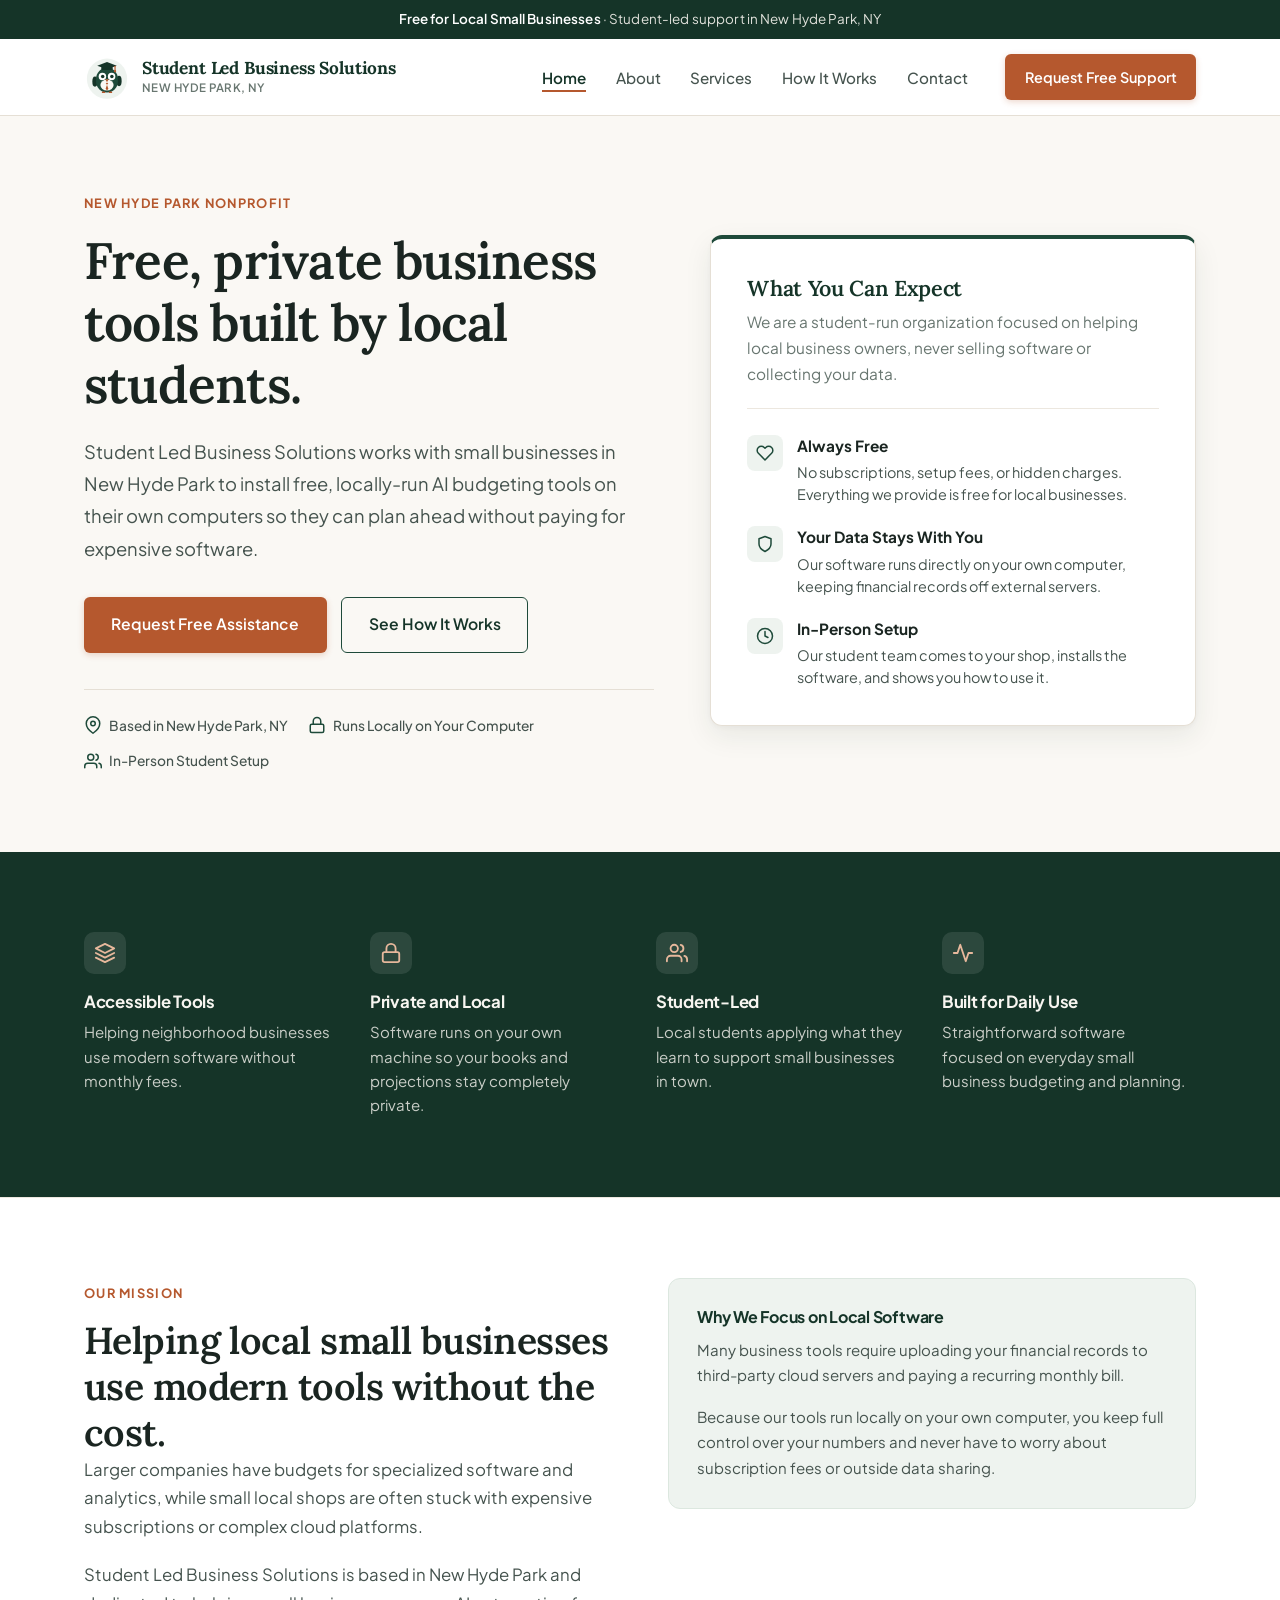
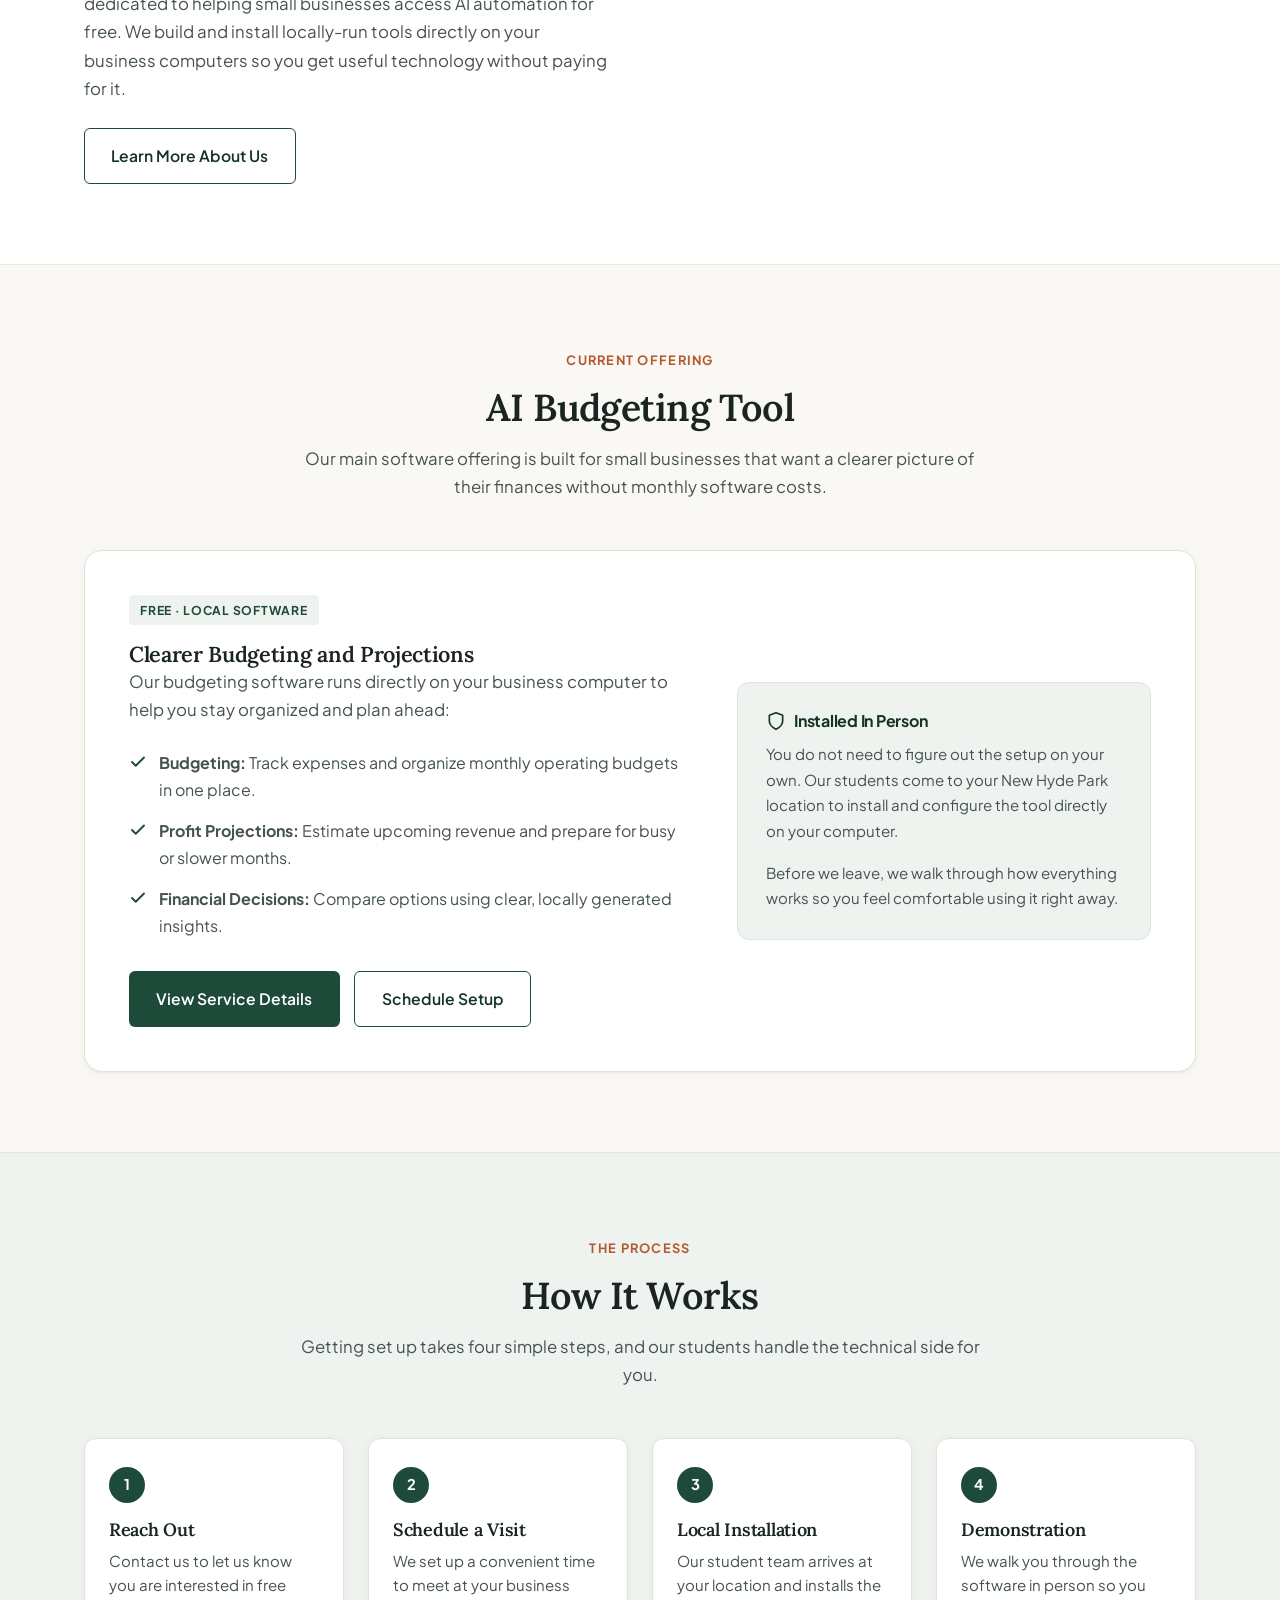
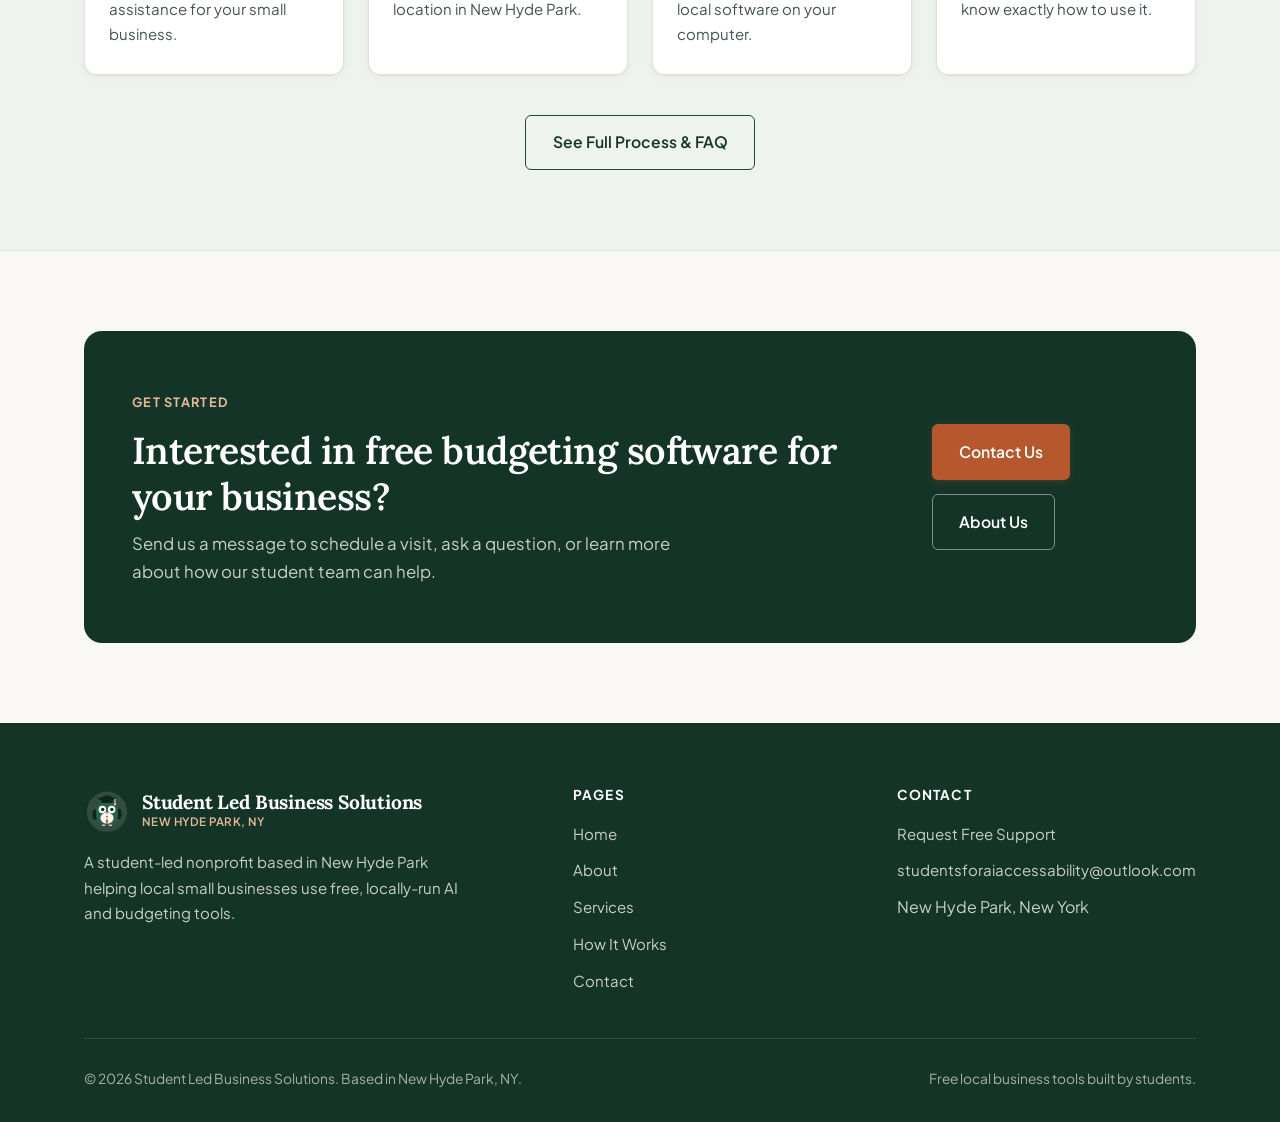
==== commit 259578db: "Set Ollie as official logo, refine copy, and fix icon alignment and scroll reveal" ====
--- a/index.html
+++ b/index.html
@@ -3,8 +3,8 @@
 <head>
     <meta charset="UTF-8">
     <meta name="viewport" content="width=device-width, initial-scale=1.0">
-    <meta name="description" content="Student Led Business Solutions is a free, student-run community initiative in New Hyde Park, NY helping local small businesses adopt private, locally-run AI and budgeting tools.">
-    <title>Student Led Business Solutions | Free Local Business Technology in New Hyde Park</title>
+    <meta name="description" content="Student Led Business Solutions is a free, student-run nonprofit in New Hyde Park, NY helping local small businesses set up private, locally-run AI and budgeting tools.">
+    <title>Student Led Business Solutions | New Hyde Park, NY</title>
     <link rel="preconnect" href="https://fonts.googleapis.com">
     <link rel="preconnect" href="https://fonts.gstatic.com" crossorigin>
     <link href="https://fonts.googleapis.com/css2?family=Lora:ital,wght@0,500;0,600;0,700;1,500&family=Plus+Jakarta+Sans:wght@400;500;600;700&display=swap" rel="stylesheet">
@@ -12,21 +12,35 @@
 </head>
 <body>
     <div class="utility-bar">
-        <strong>100% Free Community Initiative</strong> &middot; Student-led support for local small businesses in New Hyde Park, NY
+        <strong>Free for Local Small Businesses</strong> &middot; Student-led support in New Hyde Park, NY
     </div>
 
     <header>
         <nav class="navbar" aria-label="Primary Navigation">
             <a href="index.html" class="brand" id="nav-brand">
-                <svg class="brand-mark" viewBox="0 0 40 40" fill="none" xmlns="http://www.w3.org/2000/svg" aria-hidden="true">
-                    <rect width="40" height="40" rx="10" fill="#153428"/>
-                    <path d="M12 26V18.5C12 14.91 14.91 12 18.5 12H28V19.5C28 23.09 25.09 26 21.5 26H12Z" fill="#EEF3EF" fill-opacity="0.18"/>
-                    <path d="M13 27L20 13L27 27" stroke="#F7F5F0" stroke-width="2.4" stroke-linecap="round" stroke-linejoin="round"/>
-                    <path d="M16 22.5H24" stroke="#E7B89C" stroke-width="2.4" stroke-linecap="round"/>
+                <svg class="brand-mark" viewBox="0 0 80 80" fill="none" xmlns="http://www.w3.org/2000/svg" aria-hidden="true">
+                    <circle cx="40" cy="43" r="35" fill="#EEF3EF"/>
+                    <ellipse cx="19" cy="48" rx="4.5" ry="9" fill="#153428"/>
+                    <ellipse class="mascot-wing-right" cx="61" cy="47" rx="4.5" ry="9" fill="#153428"/>
+                    <rect x="21" y="24" width="38" height="43" rx="19" fill="#1E4A3A"/>
+                    <ellipse cx="40" cy="54" rx="11.5" ry="9.5" fill="#FAF8F4"/>
+                    <polygon points="40,49.5 42.2,51.5 40,53.5 37.8,51.5" fill="#B5582E"/>
+                    <polygon points="40,53.5 42.4,60.5 40,63.5 37.6,60.5" fill="#B5582E"/>
+                    <circle cx="32" cy="39" r="6.5" fill="#FFFFFF"/>
+                    <circle cx="48" cy="39" r="6.5" fill="#FFFFFF"/>
+                    <circle class="mascot-eye" cx="32.5" cy="39" r="3" fill="#153428"/>
+                    <circle class="mascot-eye" cx="48.5" cy="39" r="3" fill="#153428"/>
+                    <polygon points="37,44 43,44 40,49" fill="#B5582E"/>
+                    <rect x="30" y="22" width="20" height="6" rx="2" fill="#153428"/>
+                    <polygon points="40,14 57,20.5 40,26.5 23,20.5" fill="#153428"/>
+                    <line x1="54" y1="21.5" x2="54" y2="29" stroke="#B5582E" stroke-width="2" stroke-linecap="round"/>
+                    <circle cx="54" cy="30" r="2" fill="#B5582E"/>
+                    <rect x="31" y="65" width="6" height="3" rx="1.5" fill="#B5582E"/>
+                    <rect x="43" y="65" width="6" height="3" rx="1.5" fill="#B5582E"/>
                 </svg>
                 <span class="brand-text">
                     <span class="brand-name">Student Led Business Solutions</span>
-                    <span class="brand-sub">New Hyde Park Nonprofit Initiative</span>
+                    <span class="brand-sub">New Hyde Park, NY</span>
                 </span>
             </a>
 
@@ -51,9 +65,9 @@
         <section class="hero-editorial">
             <div class="container hero-grid">
                 <div class="hero-copy">
-                    <span class="eyebrow">Community-Driven &middot; Zero Cost</span>
-                    <h1>Practical business technology, built by students for our local community.</h1>
-                    <p class="lead">Student Led Business Solutions partners with small businesses in New Hyde Park to install free, locally-run AI and budgeting tools—helping neighborhood shops make confident financial decisions while keeping their data completely private.</p>
+                    <span class="eyebrow">New Hyde Park Nonprofit</span>
+                    <h1>Free, private business tools built by local students.</h1>
+                    <p class="lead">Student Led Business Solutions works with small businesses in New Hyde Park to install free, locally-run AI budgeting tools on their own computers so they can plan ahead without paying for expensive software.</p>
                     <div class="btn-group">
                         <a href="contact.html" class="btn btn-primary" id="hero-request-btn">Request Free Assistance</a>
                         <a href="how-it-works.html" class="btn btn-outline" id="hero-how-btn">See How It Works</a>
@@ -65,7 +79,7 @@
                         </span>
                         <span class="hero-meta-item">
                             <svg width="18" height="18" viewBox="0 0 24 24" fill="none" stroke="currentColor" stroke-width="2" stroke-linecap="round" stroke-linejoin="round" aria-hidden="true"><rect x="3" y="11" width="18" height="11" rx="2" ry="2"/><path d="M7 11V7a5 5 0 0 1 10 0v4"/></svg>
-                            100% Local &amp; Private
+                            Runs Locally on Your Computer
                         </span>
                         <span class="hero-meta-item">
                             <svg width="18" height="18" viewBox="0 0 24 24" fill="none" stroke="currentColor" stroke-width="2" stroke-linecap="round" stroke-linejoin="round" aria-hidden="true"><path d="M17 21v-2a4 4 0 0 0-4-4H5a4 4 0 0 0-4 4v2"/><circle cx="9" cy="7" r="4"/><path d="M23 21v-2a4 4 0 0 0-3-3.87"/><path d="M16 3.13a4 4 0 0 1 0 7.75"/></svg>
@@ -74,47 +88,17 @@
                     </div>
                 </div>
 
-                <aside class="pledge-card" aria-label="Our Community Pledge">
-                    <div class="mascot-row">
-                        <button type="button" class="mascot-button" id="hero-mascot-btn" aria-label="Say hello to Ollie, the Student Led Business Solutions mascot">
-                            <svg class="mascot-svg" viewBox="0 0 80 80" fill="none" xmlns="http://www.w3.org/2000/svg" aria-hidden="true">
-                                <circle cx="40" cy="43" r="33" fill="#EEF3EF"/>
-                                <ellipse cx="19" cy="48" rx="4.5" ry="9" fill="#153428"/>
-                                <ellipse class="mascot-wing-right" cx="61" cy="47" rx="4.5" ry="9" fill="#153428"/>
-                                <rect x="21" y="24" width="38" height="43" rx="19" fill="#1E4A3A"/>
-                                <ellipse cx="40" cy="54" rx="11.5" ry="9.5" fill="#FAF8F4"/>
-                                <polygon points="40,49.5 42.2,51.5 40,53.5 37.8,51.5" fill="#B5582E"/>
-                                <polygon points="40,53.5 42.4,60.5 40,63.5 37.6,60.5" fill="#B5582E"/>
-                                <circle cx="32" cy="39" r="6.5" fill="#FFFFFF"/>
-                                <circle cx="48" cy="39" r="6.5" fill="#FFFFFF"/>
-                                <circle class="mascot-eye" cx="32.5" cy="39" r="3" fill="#153428"/>
-                                <circle class="mascot-eye" cx="48.5" cy="39" r="3" fill="#153428"/>
-                                <polygon points="37,44 43,44 40,49" fill="#B5582E"/>
-                                <rect x="30" y="22" width="20" height="6" rx="2" fill="#153428"/>
-                                <polygon points="40,14 57,20.5 40,26.5 23,20.5" fill="#153428"/>
-                                <line x1="54" y1="21.5" x2="54" y2="29" stroke="#B5582E" stroke-width="2" stroke-linecap="round"/>
-                                <circle cx="54" cy="30" r="2" fill="#B5582E"/>
-                                <rect x="31" y="65" width="6" height="3" rx="1.5" fill="#B5582E"/>
-                                <rect x="43" y="65" width="6" height="3" rx="1.5" fill="#B5582E"/>
-                            </svg>
-                        </button>
-                        <div class="mascot-speech">
-                            <span class="mascot-speech-name">Ollie &middot; Student Mascot</span>
-                            <p class="mascot-speech-text">Hi! I&rsquo;m Ollie, our student mascot. Every tool we install is 100% free for local businesses.</p>
-                            <span class="mascot-hint">Click Ollie for another tip</span>
-                        </div>
-                    </div>
-
-                    <h2 class="pledge-card-title">Our Community Pledge</h2>
-                    <p class="pledge-card-intro">We exist to level the playing field for independent neighborhood businesses—never to sell software or collect your data.</p>
+                <aside class="pledge-card" aria-label="What You Can Expect">
+                    <h2 class="pledge-card-title">What You Can Expect</h2>
+                    <p class="pledge-card-intro">We are a student-run organization focused on helping local business owners, never selling software or collecting your data.</p>
                     <ul class="pledge-list">
                         <li>
                             <span class="pledge-icon" aria-hidden="true">
                                 <svg width="18" height="18" viewBox="0 0 24 24" fill="none" stroke="currentColor" stroke-width="2" stroke-linecap="round" stroke-linejoin="round"><path d="M20.84 4.61a5.5 5.5 0 0 0-7.78 0L12 5.67l-1.06-1.06a5.5 5.5 0 0 0-7.78 7.78l1.06 1.06L12 21.23l7.78-7.78 1.06-1.06a5.5 5.5 0 0 0 0-7.78z"/></svg>
                             </span>
                             <div>
-                                <strong>Always Free of Charge</strong>
-                                <span>No subscriptions, setup fees, or commercial upsells—our programs are provided entirely free to local businesses.</span>
+                                <strong>Always Free</strong>
+                                <span>No subscriptions, setup fees, or hidden charges. Everything we provide is free for local businesses.</span>
                             </div>
                         </li>
                         <li>
@@ -122,8 +106,8 @@
                                 <svg width="18" height="18" viewBox="0 0 24 24" fill="none" stroke="currentColor" stroke-width="2" stroke-linecap="round" stroke-linejoin="round"><path d="M12 22s8-4 8-10V5l-8-3-8 3v7c0 6 8 10 8 10z"/></svg>
                             </span>
                             <div>
-                                <strong>Your Data Stays on Your Computer</strong>
-                                <span>Every tool we install runs locally on your own business hardware, keeping financial records off external servers.</span>
+                                <strong>Your Data Stays With You</strong>
+                                <span>Our software runs directly on your own computer, keeping financial records off external servers.</span>
                             </div>
                         </li>
                         <li>
@@ -131,8 +115,8 @@
                                 <svg width="18" height="18" viewBox="0 0 24 24" fill="none" stroke="currentColor" stroke-width="2" stroke-linecap="round" stroke-linejoin="round"><circle cx="12" cy="12" r="10"/><polyline points="12 6 12 12 16 14"/></svg>
                             </span>
                             <div>
-                                <strong>Hands-On Local Support</strong>
-                                <span>Our student volunteers visit your shop, handle the installation, and walk you through every feature in person.</span>
+                                <strong>In-Person Setup</strong>
+                                <span>Our student team comes to your shop, installs the software, and shows you how to use it.</span>
                             </div>
                         </li>
                     </ul>
@@ -147,82 +131,83 @@
                         <div class="commitment-icon" aria-hidden="true">
                             <svg width="22" height="22" viewBox="0 0 24 24" fill="none" stroke="currentColor" stroke-width="2" stroke-linecap="round" stroke-linejoin="round"><path d="M12 2L2 7l10 5 10-5-10-5z"/><path d="M2 17l10 5 10-5"/><path d="M2 12l10 5 10-5"/></svg>
                         </div>
-                        <h3>Accessible Technology</h3>
-                        <p>Bringing practical AI automation to Main Street businesses without enterprise price tags.</p>
+                        <h3>Accessible Tools</h3>
+                        <p>Helping neighborhood businesses use modern software without monthly fees.</p>
                     </div>
                     <div class="commitment-item reveal">
                         <div class="commitment-icon" aria-hidden="true">
                             <svg width="22" height="22" viewBox="0 0 24 24" fill="none" stroke="currentColor" stroke-width="2" stroke-linecap="round" stroke-linejoin="round"><rect x="3" y="11" width="18" height="11" rx="2" ry="2"/><path d="M7 11V7a5 5 0 0 1 10 0v4"/></svg>
                         </div>
-                        <h3>Privacy by Design</h3>
-                        <p>Software operates locally on your computer so sensitive books and projections remain strictly yours.</p>
+                        <h3>Private and Local</h3>
+                        <p>Software runs on your own machine so your books and projections stay completely private.</p>
                     </div>
                     <div class="commitment-item reveal">
                         <div class="commitment-icon" aria-hidden="true">
                             <svg width="22" height="22" viewBox="0 0 24 24" fill="none" stroke="currentColor" stroke-width="2" stroke-linecap="round" stroke-linejoin="round"><path d="M17 21v-2a4 4 0 0 0-4-4H5a4 4 0 0 0-4 4v2"/><circle cx="9" cy="7" r="4"/><path d="M23 21v-2a4 4 0 0 0-3-3.87"/><path d="M16 3.13a4 4 0 0 1 0 7.75"/></svg>
                         </div>
-                        <h3>Student-Led Service</h3>
-                        <p>Students apply their technical skills to directly strengthen the neighborhood economy.</p>
+                        <h3>Student-Led</h3>
+                        <p>Local students applying what they learn to support small businesses in town.</p>
                     </div>
                     <div class="commitment-item reveal">
                         <div class="commitment-icon" aria-hidden="true">
                             <svg width="22" height="22" viewBox="0 0 24 24" fill="none" stroke="currentColor" stroke-width="2" stroke-linecap="round" stroke-linejoin="round"><polyline points="22 12 18 12 15 21 9 3 6 12 2 12"/></svg>
                         </div>
-                        <h3>Built for Real Decisions</h3>
-                        <p>Focused, easy-to-use software designed around day-to-day small business budgeting and planning.</p>
+                        <h3>Built for Daily Use</h3>
+                        <p>Straightforward software focused on everyday small business budgeting and planning.</p>
                     </div>
                 </div>
             </div>
         </section>
 
         <section class="band band-paper">
-            <div class="container split-grid">
+            <div class="container split-grid align-start">
                 <div class="reveal">
                     <span class="eyebrow">Our Mission</span>
-                    <h2>Bridging the technology gap for New Hyde Park small businesses.</h2>
-                    <p>Modern automation and AI tools are rapidly transforming how large corporations plan budgets and forecast revenue, yet local small businesses are often priced out or overwhelmed by complex cloud subscriptions.</p>
-                    <p>Student Led Business Solutions was created to change that. As a student-led nonprofit initiative based in New Hyde Park, we develop and install locally-run software directly on your business computers—giving you modern capabilities at zero cost.</p>
+                    <h2>Helping local small businesses use modern tools without the cost.</h2>
+                    <p>Larger companies have budgets for specialized software and analytics, while small local shops are often stuck with expensive subscriptions or complex cloud platforms.</p>
+                    <p>Student Led Business Solutions is based in New Hyde Park and dedicated to helping small businesses access AI automation for free. We build and install locally-run tools directly on your business computers so you get useful technology without paying for it.</p>
                     <div style="margin-top: 1.5rem;">
-                        <a href="about.html" class="btn btn-outline" id="mission-about-btn">Learn About Our Organization</a>
-                    </div>
-                </div>
-
-                <blockquote class="pull-quote reveal">
-                    &ldquo;Every local business owner deserves access to clear, private, modern financial tools—without having to pay for costly software or surrender their data to the cloud.&rdquo;
-                    <cite class="pull-quote-cite">&mdash; Student Led Business Solutions, New Hyde Park, NY</cite>
-                </blockquote>
+                        <a href="about.html" class="btn btn-outline" id="mission-about-btn">Learn More About Us</a>
+                    </div>
+                </div>
+
+                <div class="privacy-box reveal">
+                    <h4>Why We Focus on Local Software</h4>
+                    <p>Many business tools require uploading your financial records to third-party cloud servers and paying a recurring monthly bill.</p>
+                    <p>Because our tools run locally on your own computer, you keep full control over your numbers and never have to worry about subscription fees or outside data sharing.</p>
+                </div>
             </div>
         </section>
 
         <section class="band">
             <div class="container">
                 <div class="section-header centered reveal">
-                    <span class="eyebrow">Current Program</span>
-                    <h2>Our Flagship Offering</h2>
-                    <p>Designed specifically for independent small businesses looking for clarity in their numbers without monthly fees.</p>
+                    <span class="eyebrow">Current Offering</span>
+                    <h2>AI Budgeting Tool</h2>
+                    <p>Our main software offering is built for small businesses that want a clearer picture of their finances without monthly software costs.</p>
                 </div>
 
                 <div class="program-spotlight reveal">
                     <div>
-                        <span class="card-tag">Available Now &middot; Free</span>
-                        <h3>Local AI Budgeting Tool</h3>
-                        <p>Our flagship software runs directly on your own computer to help you organize expenses, forecast future performance, and make informed business choices with confidence.</p>
+                        <span class="card-tag">Free &middot; Local Software</span>
+                        <h3>Clearer Budgeting and Projections</h3>
+                        <p>Our budgeting software runs directly on your business computer to help you stay organized and plan ahead:</p>
                         <ul class="check-list">
                             <li>
                                 <svg width="18" height="18" viewBox="0 0 24 24" fill="none" stroke="currentColor" stroke-width="2.5" stroke-linecap="round" stroke-linejoin="round" aria-hidden="true"><polyline points="20 6 9 17 4 12"/></svg>
-                                <span><strong>Budgeting:</strong> Track recurring costs and organize monthly operating budgets clearly.</span>
+                                <span><strong>Budgeting:</strong> Track expenses and organize monthly operating budgets in one place.</span>
                             </li>
                             <li>
                                 <svg width="18" height="18" viewBox="0 0 24 24" fill="none" stroke="currentColor" stroke-width="2.5" stroke-linecap="round" stroke-linejoin="round" aria-hidden="true"><polyline points="20 6 9 17 4 12"/></svg>
-                                <span><strong>Profit Projections:</strong> Model revenue scenarios and anticipate seasonal shifts before they happen.</span>
+                                <span><strong>Profit Projections:</strong> Estimate upcoming revenue and prepare for busy or slower months.</span>
                             </li>
                             <li>
                                 <svg width="18" height="18" viewBox="0 0 24 24" fill="none" stroke="currentColor" stroke-width="2.5" stroke-linecap="round" stroke-linejoin="round" aria-hidden="true"><polyline points="20 6 9 17 4 12"/></svg>
-                                <span><strong>Financial Decisions:</strong> Compare options using clear, locally generated insights tailored to your shop.</span>
+                                <span><strong>Financial Decisions:</strong> Compare options using clear, locally generated insights.</span>
                             </li>
                         </ul>
                         <div class="btn-group">
-                            <a href="services.html" class="btn btn-forest" id="program-details-btn">Explore Program Details</a>
+                            <a href="services.html" class="btn btn-forest" id="program-details-btn">View Service Details</a>
                             <a href="contact.html" class="btn btn-outline" id="program-request-btn">Schedule Setup</a>
                         </div>
                     </div>
@@ -230,10 +215,10 @@
                     <div class="privacy-box">
                         <h4>
                             <svg width="20" height="20" viewBox="0 0 24 24" fill="none" stroke="currentColor" stroke-width="2" stroke-linecap="round" stroke-linejoin="round" aria-hidden="true"><path d="M12 22s8-4 8-10V5l-8-3-8 3v7c0 6 8 10 8 10z"/></svg>
-                            Why Local-Only Matters
+                            Installed In Person
                         </h4>
-                        <p>Unlike cloud platforms that upload your financial statements to third-party servers, our AI Budgeting Tool runs entirely on your own computer.</p>
-                        <p>Our student team comes to your New Hyde Park business in person to install, verify, and demonstrate the software so you feel comfortable from day one.</p>
+                        <p>You do not need to figure out the setup on your own. Our students come to your New Hyde Park location to install and configure the tool directly on your computer.</p>
+                        <p>Before we leave, we walk through how everything works so you feel comfortable using it right away.</p>
                     </div>
                 </div>
             </div>
@@ -242,36 +227,36 @@
         <section class="band band-sage">
             <div class="container">
                 <div class="section-header centered reveal">
-                    <span class="eyebrow">Simple Onboarding</span>
-                    <h2>How We Work With Your Business</h2>
-                    <p>Getting started takes four straightforward steps—with our students handling all the technical details.</p>
+                    <span class="eyebrow">The Process</span>
+                    <h2>How It Works</h2>
+                    <p>Getting set up takes four simple steps, and our students handle the technical side for you.</p>
                 </div>
 
                 <ol class="steps-preview">
                     <li class="step-card reveal">
                         <span class="step-number">1</span>
                         <h3>Reach Out</h3>
-                        <p>Contact our team to let us know you are interested in free local business software support.</p>
+                        <p>Contact us to let us know you are interested in free assistance for your small business.</p>
                     </li>
                     <li class="step-card reveal">
                         <span class="step-number">2</span>
                         <h3>Schedule a Visit</h3>
-                        <p>We coordinate a convenient time to meet at your New Hyde Park business location.</p>
+                        <p>We set up a convenient time to meet at your business location in New Hyde Park.</p>
                     </li>
                     <li class="step-card reveal">
                         <span class="step-number">3</span>
-                        <h3>On-Site Setup</h3>
-                        <p>Our student volunteers install and configure the local AI software directly on your computer.</p>
+                        <h3>Local Installation</h3>
+                        <p>Our student team arrives at your location and installs the local software on your computer.</p>
                     </li>
                     <li class="step-card reveal">
                         <span class="step-number">4</span>
-                        <h3>Live Walkthrough</h3>
-                        <p>We provide a full hands-on demonstration so you and your staff know exactly how to use it.</p>
+                        <h3>Demonstration</h3>
+                        <p>We walk you through the software in person so you know exactly how to use it.</p>
                     </li>
                 </ol>
 
                 <div style="text-align: center; margin-top: 2.5rem;">
-                    <a href="how-it-works.html" class="btn btn-outline" id="home-process-btn">Read the Full Process &amp; FAQ</a>
+                    <a href="how-it-works.html" class="btn btn-outline" id="home-process-btn">See Full Process &amp; FAQ</a>
                 </div>
             </div>
         </section>
@@ -280,13 +265,13 @@
             <div class="container">
                 <div class="cta-banner reveal">
                     <div>
-                        <span class="eyebrow eyebrow-light">Get Involved</span>
-                        <h2>Ready to bring free, private business tools to your shop?</h2>
-                        <p>Whether you are a local business owner looking for support or a student interested in contributing to our community mission, we would love to hear from you.</p>
+                        <span class="eyebrow eyebrow-light">Get Started</span>
+                        <h2>Interested in free budgeting software for your business?</h2>
+                        <p>Send us a message to schedule a visit, ask a question, or learn more about how our student team can help.</p>
                     </div>
                     <div class="btn-group">
-                        <a href="contact.html" class="btn btn-primary" id="cta-contact-btn">Contact Our Team</a>
-                        <a href="about.html" class="btn btn-outline-light" id="cta-about-btn">Meet Our Mission</a>
+                        <a href="contact.html" class="btn btn-primary" id="cta-contact-btn">Contact Us</a>
+                        <a href="about.html" class="btn btn-outline-light" id="cta-about-btn">About Us</a>
                     </div>
                 </div>
             </div>
@@ -298,34 +283,49 @@
             <div class="footer-grid">
                 <div class="footer-brand">
                     <a href="index.html" class="brand">
-                        <svg class="brand-mark" viewBox="0 0 40 40" fill="none" xmlns="http://www.w3.org/2000/svg" aria-hidden="true">
-                            <rect width="40" height="40" rx="10" fill="#1E4A3A"/>
-                            <path d="M13 27L20 13L27 27" stroke="#F7F5F0" stroke-width="2.4" stroke-linecap="round" stroke-linejoin="round"/>
-                            <path d="M16 22.5H24" stroke="#E7B89C" stroke-width="2.4" stroke-linecap="round"/>
+                        <svg class="brand-mark" viewBox="0 0 80 80" fill="none" xmlns="http://www.w3.org/2000/svg" aria-hidden="true">
+                            <circle cx="40" cy="43" r="35" fill="rgba(255,255,255,0.12)"/>
+                            <ellipse cx="19" cy="48" rx="4.5" ry="9" fill="#0F261D"/>
+                            <ellipse class="mascot-wing-right" cx="61" cy="47" rx="4.5" ry="9" fill="#0F261D"/>
+                            <rect x="21" y="24" width="38" height="43" rx="19" fill="#29614C"/>
+                            <ellipse cx="40" cy="54" rx="11.5" ry="9.5" fill="#FAF8F4"/>
+                            <polygon points="40,49.5 42.2,51.5 40,53.5 37.8,51.5" fill="#B5582E"/>
+                            <polygon points="40,53.5 42.4,60.5 40,63.5 37.6,60.5" fill="#B5582E"/>
+                            <circle cx="32" cy="39" r="6.5" fill="#FFFFFF"/>
+                            <circle cx="48" cy="39" r="6.5" fill="#FFFFFF"/>
+                            <circle class="mascot-eye" cx="32.5" cy="39" r="3" fill="#153428"/>
+                            <circle class="mascot-eye" cx="48.5" cy="39" r="3" fill="#153428"/>
+                            <polygon points="37,44 43,44 40,49" fill="#E7B89C"/>
+                            <rect x="30" y="22" width="20" height="6" rx="2" fill="#0F261D"/>
+                            <polygon points="40,14 57,20.5 40,26.5 23,20.5" fill="#0F261D"/>
+                            <line x1="54" y1="21.5" x2="54" y2="29" stroke="#E7B89C" stroke-width="2" stroke-linecap="round"/>
+                            <circle cx="54" cy="30" r="2" fill="#E7B89C"/>
+                            <rect x="31" y="65" width="6" height="3" rx="1.5" fill="#E7B89C"/>
+                            <rect x="43" y="65" width="6" height="3" rx="1.5" fill="#E7B89C"/>
                         </svg>
                         <span class="brand-text">
                             <span class="brand-name">Student Led Business Solutions</span>
                             <span class="brand-sub">New Hyde Park, NY</span>
                         </span>
                     </a>
-                    <p>A student-led community initiative dedicated to helping local small businesses access practical, locally-run AI and financial tools completely free of charge.</p>
+                    <p>A student-led nonprofit based in New Hyde Park helping local small businesses use free, locally-run AI and budgeting tools.</p>
                 </div>
 
                 <div class="footer-col">
-                    <h4>Explore</h4>
+                    <h4>Pages</h4>
                     <ul class="footer-links">
                         <li><a href="index.html">Home</a></li>
-                        <li><a href="about.html">About Us</a></li>
-                        <li><a href="services.html">Services &amp; Tools</a></li>
+                        <li><a href="about.html">About</a></li>
+                        <li><a href="services.html">Services</a></li>
                         <li><a href="how-it-works.html">How It Works</a></li>
-                        <li><a href="contact.html">Contact Us</a></li>
+                        <li><a href="contact.html">Contact</a></li>
                     </ul>
                 </div>
 
                 <div class="footer-col">
-                    <h4>Connect</h4>
+                    <h4>Contact</h4>
                     <ul class="footer-links">
-                        <li><a href="contact.html">Request Free Assistance</a></li>
+                        <li><a href="contact.html">Request Free Support</a></li>
                         <li><a href="mailto:studentsforaiaccessability@outlook.com">studentsforaiaccessability@outlook.com</a></li>
                         <li>New Hyde Park, New York</li>
                     </ul>
@@ -334,7 +334,7 @@
 
             <div class="footer-bottom">
                 <p>&copy; 2026 Student Led Business Solutions. Based in New Hyde Park, NY.</p>
-                <p>Empowering local small businesses through free, privacy-first technology.</p>
+                <p>Free local business tools built by students.</p>
             </div>
         </div>
     </footer>
--- a/css/styles.css
+++ b/css/styles.css
@@ -247,8 +247,8 @@
 }
 
 .brand-mark {
-    width: 40px;
-    height: 40px;
+    width: 46px;
+    height: 46px;
     flex-shrink: 0;
 }
 
@@ -442,20 +442,21 @@
 .hero-meta {
     display: flex;
     flex-wrap: wrap;
-    gap: 1.5rem;
+    gap: 0.75rem 1.25rem;
     margin-top: 2.25rem;
     padding-top: 1.5rem;
     border-top: 1px solid var(--border-warm);
-    font-size: 0.9rem;
+    font-size: 0.86rem;
     color: var(--ink-muted);
 }
 
 .hero-meta-item {
     display: flex;
     align-items: center;
-    gap: 0.5rem;
+    gap: 0.45rem;
     font-weight: 500;
     color: var(--ink-body);
+    white-space: nowrap;
 }
 
 .hero-meta-item svg {
@@ -501,8 +502,8 @@
 }
 
 .pledge-icon {
-    width: 34px;
-    height: 34px;
+    width: 36px;
+    height: 36px;
     border-radius: 8px;
     background-color: var(--sage-bg);
     color: var(--forest);
@@ -520,7 +521,7 @@
     margin-bottom: 0.15rem;
 }
 
-.pledge-list span {
+.pledge-list div span {
     display: block;
     font-size: 0.9rem;
     color: var(--ink-body);
@@ -1245,20 +1246,20 @@
 /* Hero Staggered Entrance */
 .hero-copy > *,
 .page-header .container > * {
-    animation: fadeUpIn 0.6s var(--ease) both;
+    animation: fadeUpIn 0.45s var(--ease) both;
 }
 
 .hero-copy > *:nth-child(1),
-.page-header .container > *:nth-child(1) { animation-delay: 0.04s; }
+.page-header .container > *:nth-child(1) { animation-delay: 0s; }
 .hero-copy > *:nth-child(2),
-.page-header .container > *:nth-child(2) { animation-delay: 0.12s; }
+.page-header .container > *:nth-child(2) { animation-delay: 0.05s; }
 .hero-copy > *:nth-child(3),
-.page-header .container > *:nth-child(3) { animation-delay: 0.2s; }
-.hero-copy > *:nth-child(4) { animation-delay: 0.28s; }
-.hero-copy > *:nth-child(5) { animation-delay: 0.36s; }
+.page-header .container > *:nth-child(3) { animation-delay: 0.1s; }
+.hero-copy > *:nth-child(4) { animation-delay: 0.15s; }
+.hero-copy > *:nth-child(5) { animation-delay: 0.2s; }
 
 .pledge-card {
-    animation: fadeUpIn 0.7s var(--ease) 0.2s both;
+    animation: fadeUpIn 0.5s var(--ease) 0.1s both;
 }
 
 /* Interactive Micro-Animations */
@@ -1375,59 +1376,13 @@
     transition: transform 0.25s var(--ease);
 }
 
+.brand:hover .mascot-wing-right,
 .mascot-button:hover .mascot-wing-right,
 .mascot-button:focus-visible .mascot-wing-right,
 .mascot-button.is-hopping .mascot-wing-right {
     animation: mascotWave 0.7s ease-in-out;
 }
 
-.mascot-speech {
-    background-color: var(--sage-bg);
-    border: 1px solid var(--sage-tint);
-    border-radius: var(--radius-md);
-    padding: 0.75rem 1rem;
-    position: relative;
-    flex: 1;
-}
-
-.mascot-speech::before {
-    content: '';
-    position: absolute;
-    left: -7px;
-    top: 50%;
-    width: 12px;
-    height: 12px;
-    background-color: var(--sage-bg);
-    border-left: 1px solid var(--sage-tint);
-    border-bottom: 1px solid var(--sage-tint);
-    transform: translateY(-50%) rotate(45deg);
-}
-
-.mascot-speech-name {
-    display: block;
-    font-size: 0.74rem;
-    font-weight: 700;
-    letter-spacing: 0.06em;
-    text-transform: uppercase;
-    color: var(--clay);
-    margin-bottom: 0.2rem;
-}
-
-.mascot-speech-text {
-    font-size: 0.9rem;
-    color: var(--forest-deep);
-    line-height: 1.45;
-    margin: 0;
-    transition: opacity 0.2s ease;
-}
-
-.mascot-hint {
-    display: block;
-    margin-top: 0.3rem;
-    font-size: 0.74rem;
-    color: var(--ink-muted);
-}
-
 .cta-mascot-wrap {
     display: flex;
     align-items: center;
@@ -1435,13 +1390,13 @@
 }
 
 /* Staggered Scroll Reveal Animation */
-.reveal {
+.js-reveal .reveal {
     opacity: 0;
-    transform: translateY(20px);
-    transition: opacity 0.6s var(--ease) var(--reveal-delay, 0ms), transform 0.6s var(--ease) var(--reveal-delay, 0ms);
-}
-
-.reveal.is-visible {
+    transform: translateY(16px);
+    transition: opacity 0.45s var(--ease) var(--reveal-delay, 0ms), transform 0.45s var(--ease) var(--reveal-delay, 0ms);
+}
+
+.js-reveal .reveal.is-visible {
     opacity: 1;
     transform: translateY(0);
 }
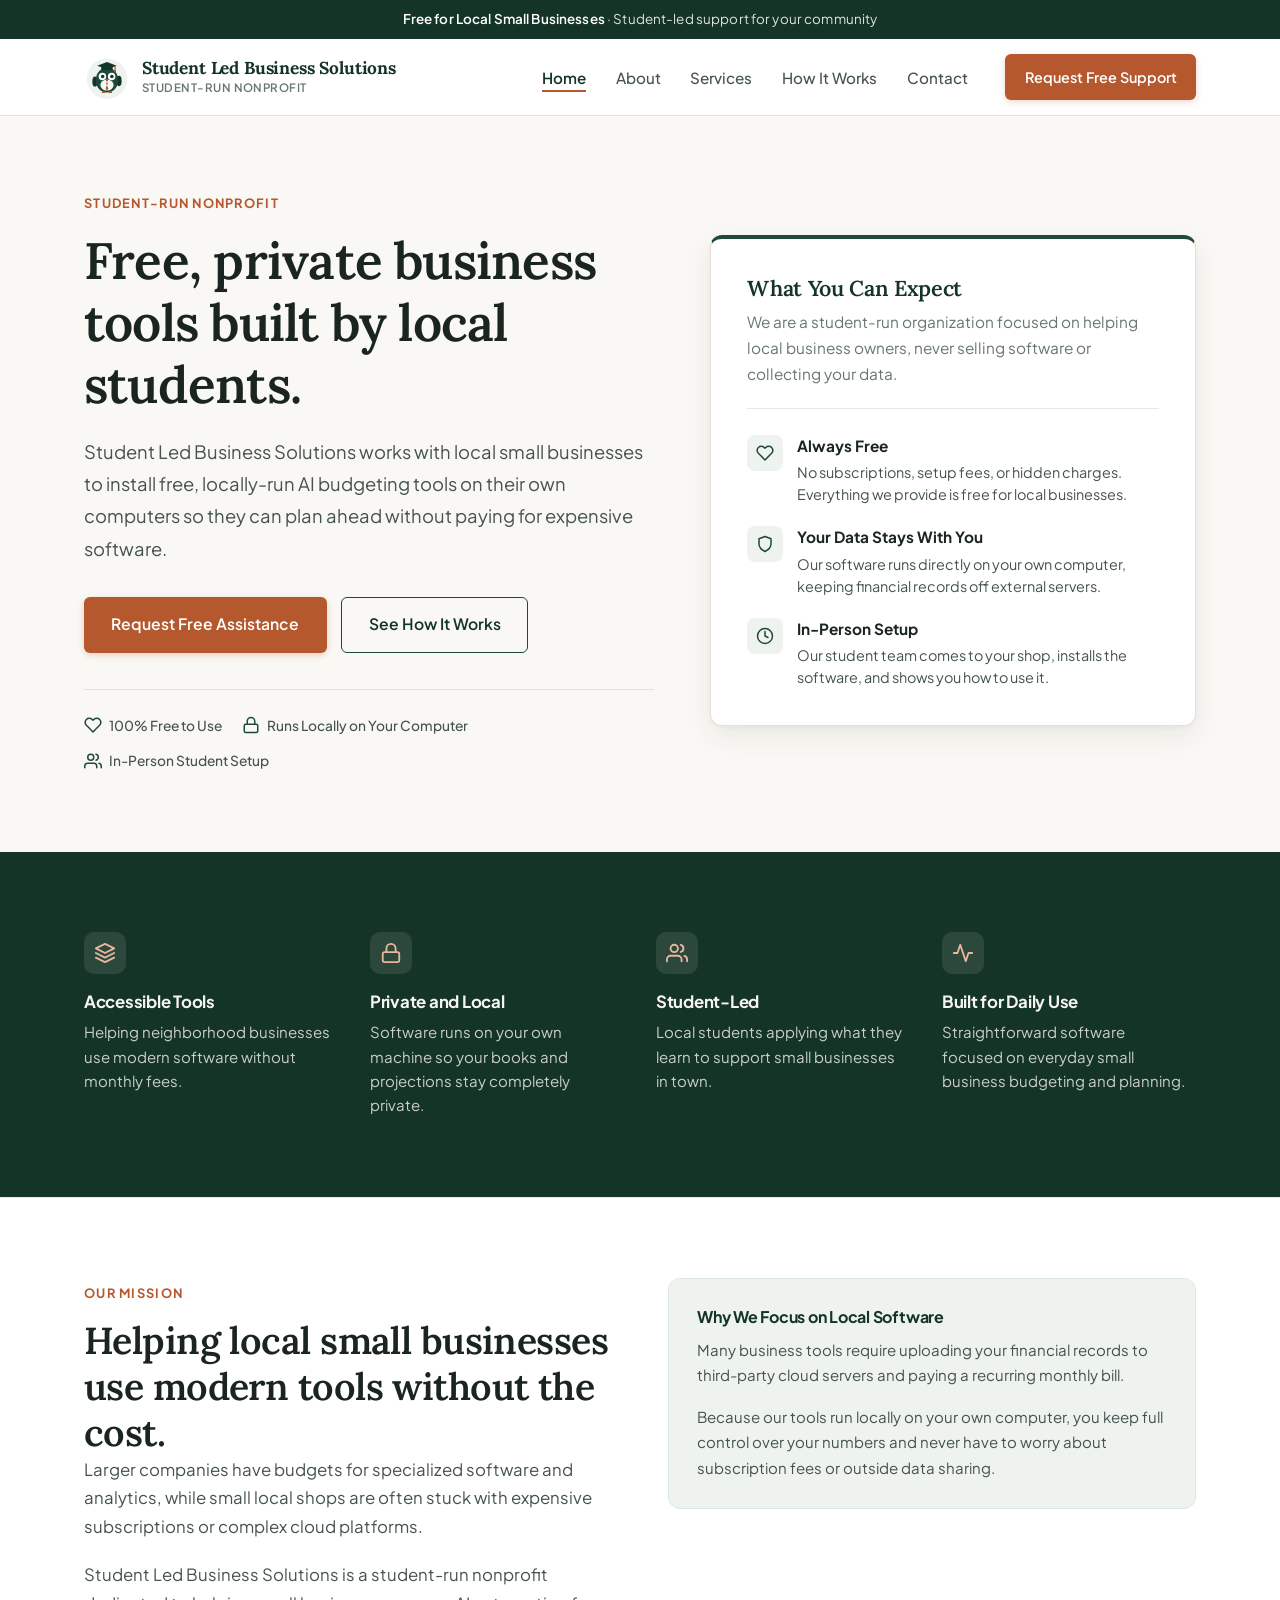
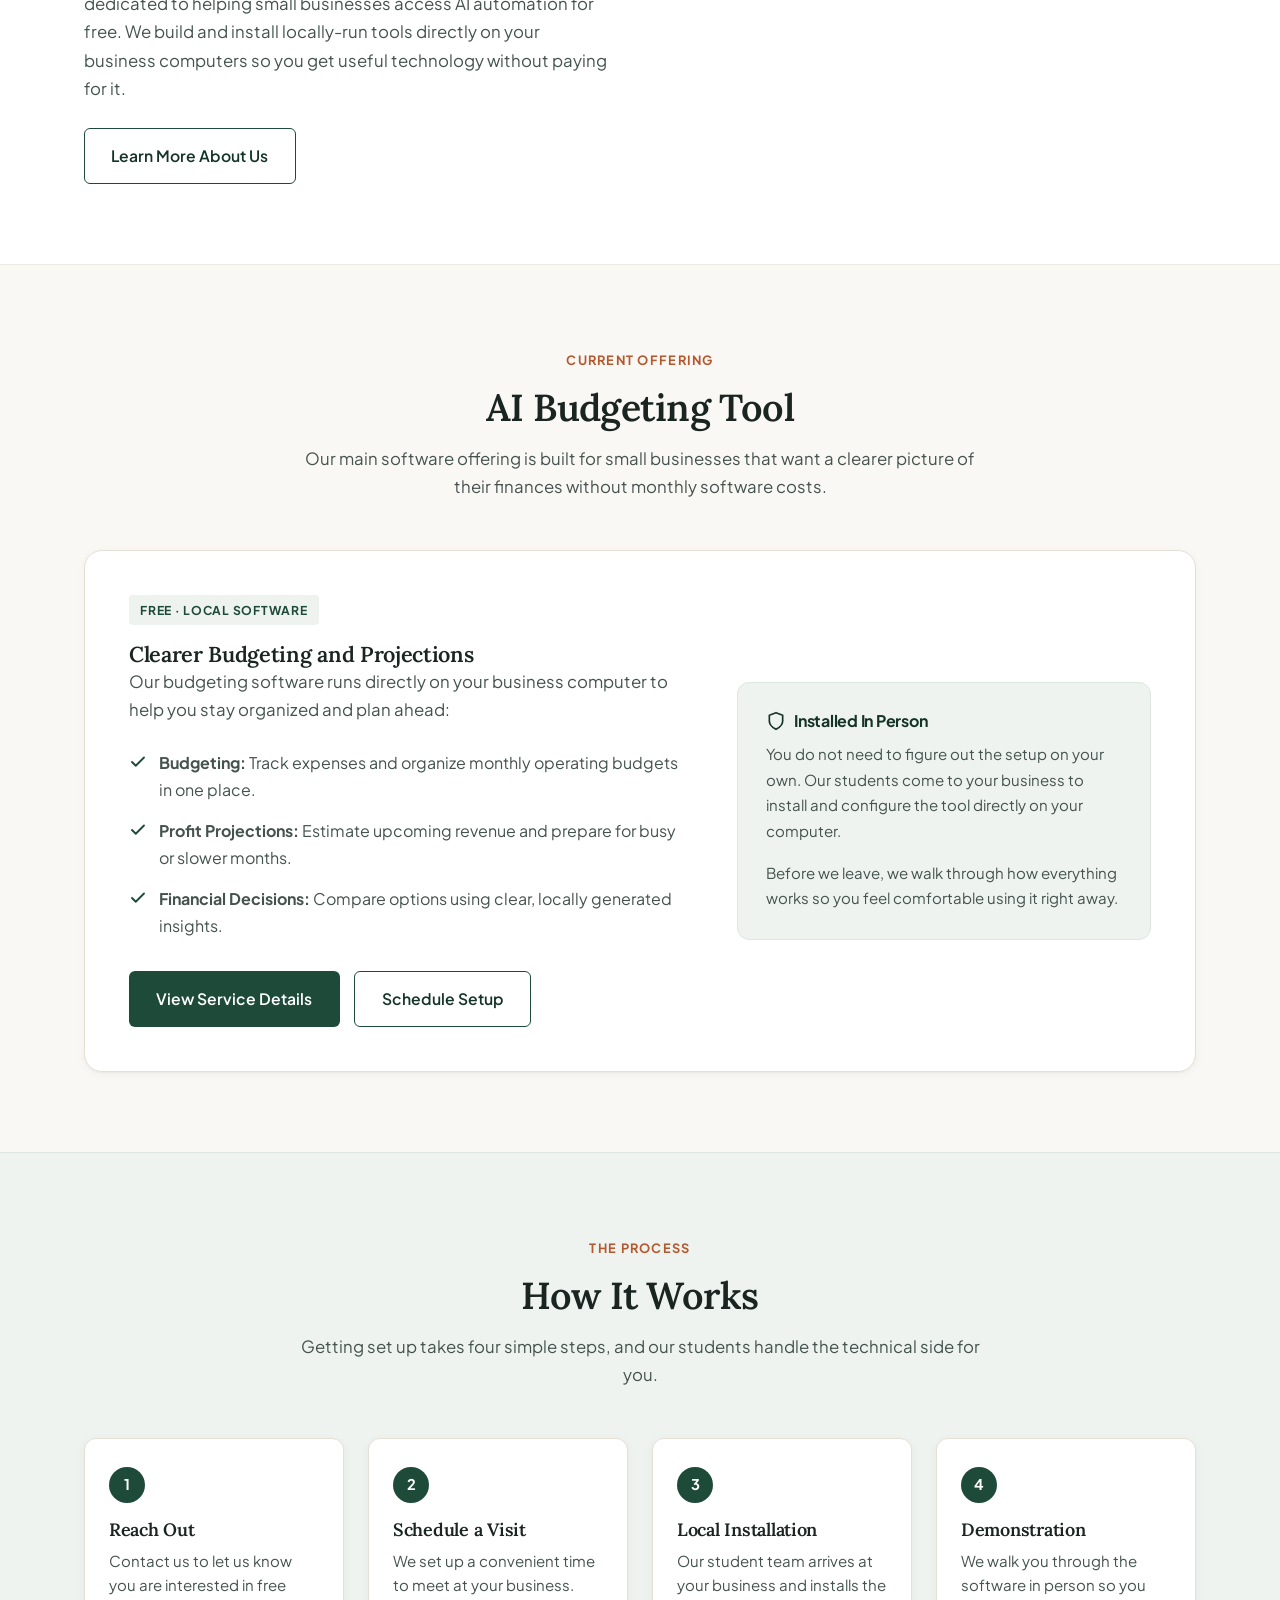
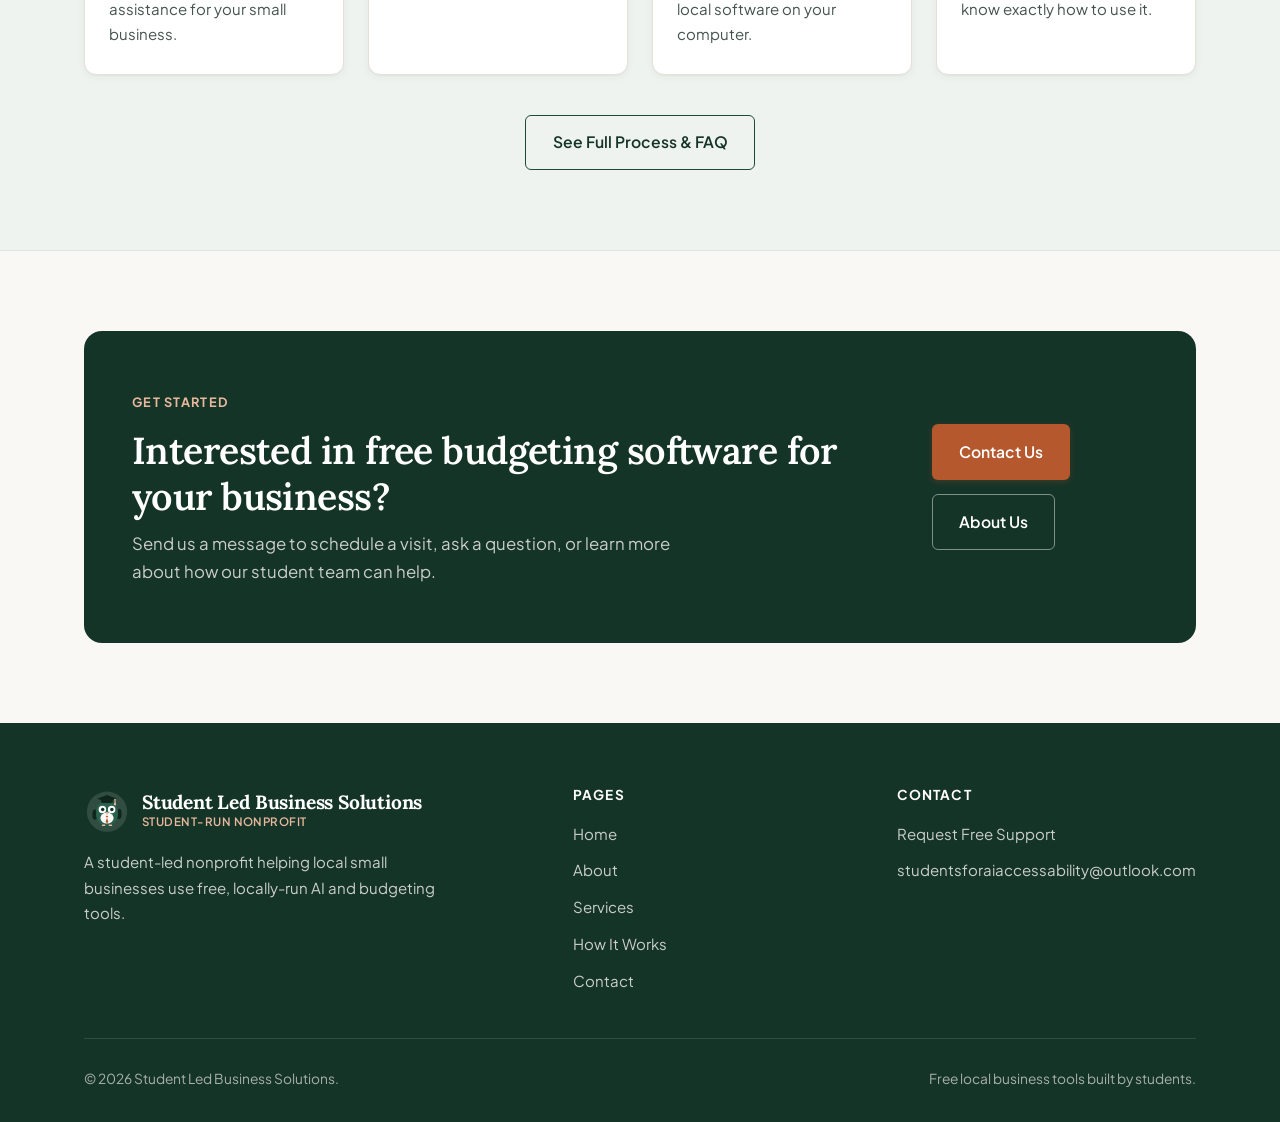
==== commit 480f89bb: "Remove specific location references across all pages" ====
--- a/index.html
+++ b/index.html
@@ -3,8 +3,8 @@
 <head>
     <meta charset="UTF-8">
     <meta name="viewport" content="width=device-width, initial-scale=1.0">
-    <meta name="description" content="Student Led Business Solutions is a free, student-run nonprofit in New Hyde Park, NY helping local small businesses set up private, locally-run AI and budgeting tools.">
-    <title>Student Led Business Solutions | New Hyde Park, NY</title>
+    <meta name="description" content="Student Led Business Solutions is a free, student-run nonprofit helping local small businesses set up private, locally-run AI and budgeting tools.">
+    <title>Student Led Business Solutions</title>
     <link rel="preconnect" href="https://fonts.googleapis.com">
     <link rel="preconnect" href="https://fonts.gstatic.com" crossorigin>
     <link href="https://fonts.googleapis.com/css2?family=Lora:ital,wght@0,500;0,600;0,700;1,500&family=Plus+Jakarta+Sans:wght@400;500;600;700&display=swap" rel="stylesheet">
@@ -12,7 +12,7 @@
 </head>
 <body>
     <div class="utility-bar">
-        <strong>Free for Local Small Businesses</strong> &middot; Student-led support in New Hyde Park, NY
+        <strong>Free for Local Small Businesses</strong> &middot; Student-led support for your community
     </div>
 
     <header>
@@ -40,7 +40,7 @@
                 </svg>
                 <span class="brand-text">
                     <span class="brand-name">Student Led Business Solutions</span>
-                    <span class="brand-sub">New Hyde Park, NY</span>
+                    <span class="brand-sub">Student-Run Nonprofit</span>
                 </span>
             </a>
 
@@ -65,17 +65,17 @@
         <section class="hero-editorial">
             <div class="container hero-grid">
                 <div class="hero-copy">
-                    <span class="eyebrow">New Hyde Park Nonprofit</span>
+                    <span class="eyebrow">Student-Run Nonprofit</span>
                     <h1>Free, private business tools built by local students.</h1>
-                    <p class="lead">Student Led Business Solutions works with small businesses in New Hyde Park to install free, locally-run AI budgeting tools on their own computers so they can plan ahead without paying for expensive software.</p>
+                    <p class="lead">Student Led Business Solutions works with local small businesses to install free, locally-run AI budgeting tools on their own computers so they can plan ahead without paying for expensive software.</p>
                     <div class="btn-group">
                         <a href="contact.html" class="btn btn-primary" id="hero-request-btn">Request Free Assistance</a>
                         <a href="how-it-works.html" class="btn btn-outline" id="hero-how-btn">See How It Works</a>
                     </div>
                     <div class="hero-meta">
                         <span class="hero-meta-item">
-                            <svg width="18" height="18" viewBox="0 0 24 24" fill="none" stroke="currentColor" stroke-width="2" stroke-linecap="round" stroke-linejoin="round" aria-hidden="true"><path d="M21 10c0 7-9 13-9 13s-9-6-9-13a9 9 0 0 1 18 0z"/><circle cx="12" cy="10" r="3"/></svg>
-                            Based in New Hyde Park, NY
+                            <svg width="18" height="18" viewBox="0 0 24 24" fill="none" stroke="currentColor" stroke-width="2" stroke-linecap="round" stroke-linejoin="round" aria-hidden="true"><path d="M20.84 4.61a5.5 5.5 0 0 0-7.78 0L12 5.67l-1.06-1.06a5.5 5.5 0 0 0-7.78 7.78l1.06 1.06L12 21.23l7.78-7.78 1.06-1.06a5.5 5.5 0 0 0 0-7.78z"/></svg>
+                            100% Free to Use
                         </span>
                         <span class="hero-meta-item">
                             <svg width="18" height="18" viewBox="0 0 24 24" fill="none" stroke="currentColor" stroke-width="2" stroke-linecap="round" stroke-linejoin="round" aria-hidden="true"><rect x="3" y="11" width="18" height="11" rx="2" ry="2"/><path d="M7 11V7a5 5 0 0 1 10 0v4"/></svg>
@@ -165,7 +165,7 @@
                     <span class="eyebrow">Our Mission</span>
                     <h2>Helping local small businesses use modern tools without the cost.</h2>
                     <p>Larger companies have budgets for specialized software and analytics, while small local shops are often stuck with expensive subscriptions or complex cloud platforms.</p>
-                    <p>Student Led Business Solutions is based in New Hyde Park and dedicated to helping small businesses access AI automation for free. We build and install locally-run tools directly on your business computers so you get useful technology without paying for it.</p>
+                    <p>Student Led Business Solutions is a student-run nonprofit dedicated to helping small businesses access AI automation for free. We build and install locally-run tools directly on your business computers so you get useful technology without paying for it.</p>
                     <div style="margin-top: 1.5rem;">
                         <a href="about.html" class="btn btn-outline" id="mission-about-btn">Learn More About Us</a>
                     </div>
@@ -217,7 +217,7 @@
                             <svg width="20" height="20" viewBox="0 0 24 24" fill="none" stroke="currentColor" stroke-width="2" stroke-linecap="round" stroke-linejoin="round" aria-hidden="true"><path d="M12 22s8-4 8-10V5l-8-3-8 3v7c0 6 8 10 8 10z"/></svg>
                             Installed In Person
                         </h4>
-                        <p>You do not need to figure out the setup on your own. Our students come to your New Hyde Park location to install and configure the tool directly on your computer.</p>
+                        <p>You do not need to figure out the setup on your own. Our students come to your business to install and configure the tool directly on your computer.</p>
                         <p>Before we leave, we walk through how everything works so you feel comfortable using it right away.</p>
                     </div>
                 </div>
@@ -241,12 +241,12 @@
                     <li class="step-card reveal">
                         <span class="step-number">2</span>
                         <h3>Schedule a Visit</h3>
-                        <p>We set up a convenient time to meet at your business location in New Hyde Park.</p>
+                        <p>We set up a convenient time to meet at your business.</p>
                     </li>
                     <li class="step-card reveal">
                         <span class="step-number">3</span>
                         <h3>Local Installation</h3>
-                        <p>Our student team arrives at your location and installs the local software on your computer.</p>
+                        <p>Our student team arrives at your business and installs the local software on your computer.</p>
                     </li>
                     <li class="step-card reveal">
                         <span class="step-number">4</span>
@@ -305,10 +305,10 @@
                         </svg>
                         <span class="brand-text">
                             <span class="brand-name">Student Led Business Solutions</span>
-                            <span class="brand-sub">New Hyde Park, NY</span>
+                            <span class="brand-sub">Student-Run Nonprofit</span>
                         </span>
                     </a>
-                    <p>A student-led nonprofit based in New Hyde Park helping local small businesses use free, locally-run AI and budgeting tools.</p>
+                    <p>A student-led nonprofit helping local small businesses use free, locally-run AI and budgeting tools.</p>
                 </div>
 
                 <div class="footer-col">
@@ -327,13 +327,12 @@
                     <ul class="footer-links">
                         <li><a href="contact.html">Request Free Support</a></li>
                         <li><a href="mailto:studentsforaiaccessability@outlook.com">studentsforaiaccessability@outlook.com</a></li>
-                        <li>New Hyde Park, New York</li>
                     </ul>
                 </div>
             </div>
 
             <div class="footer-bottom">
-                <p>&copy; 2026 Student Led Business Solutions. Based in New Hyde Park, NY.</p>
+                <p>&copy; 2026 Student Led Business Solutions.</p>
                 <p>Free local business tools built by students.</p>
             </div>
         </div>
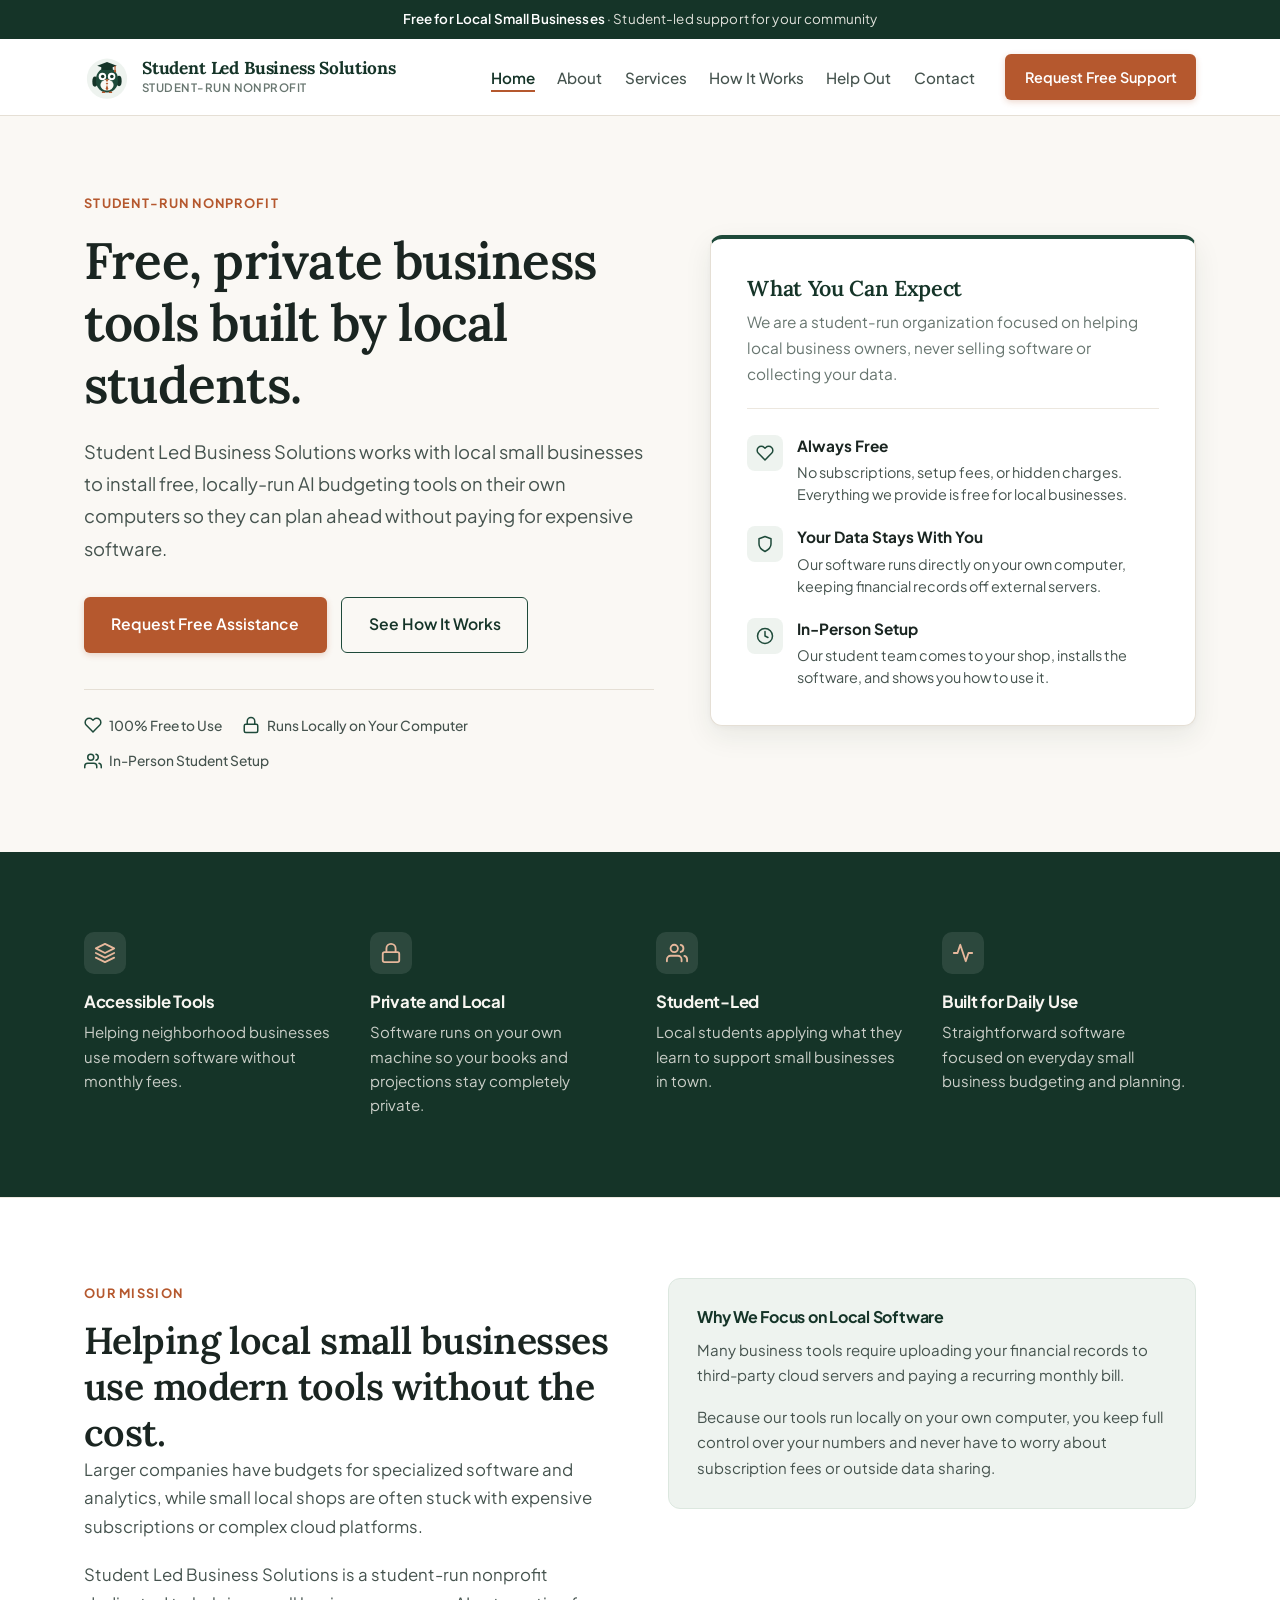
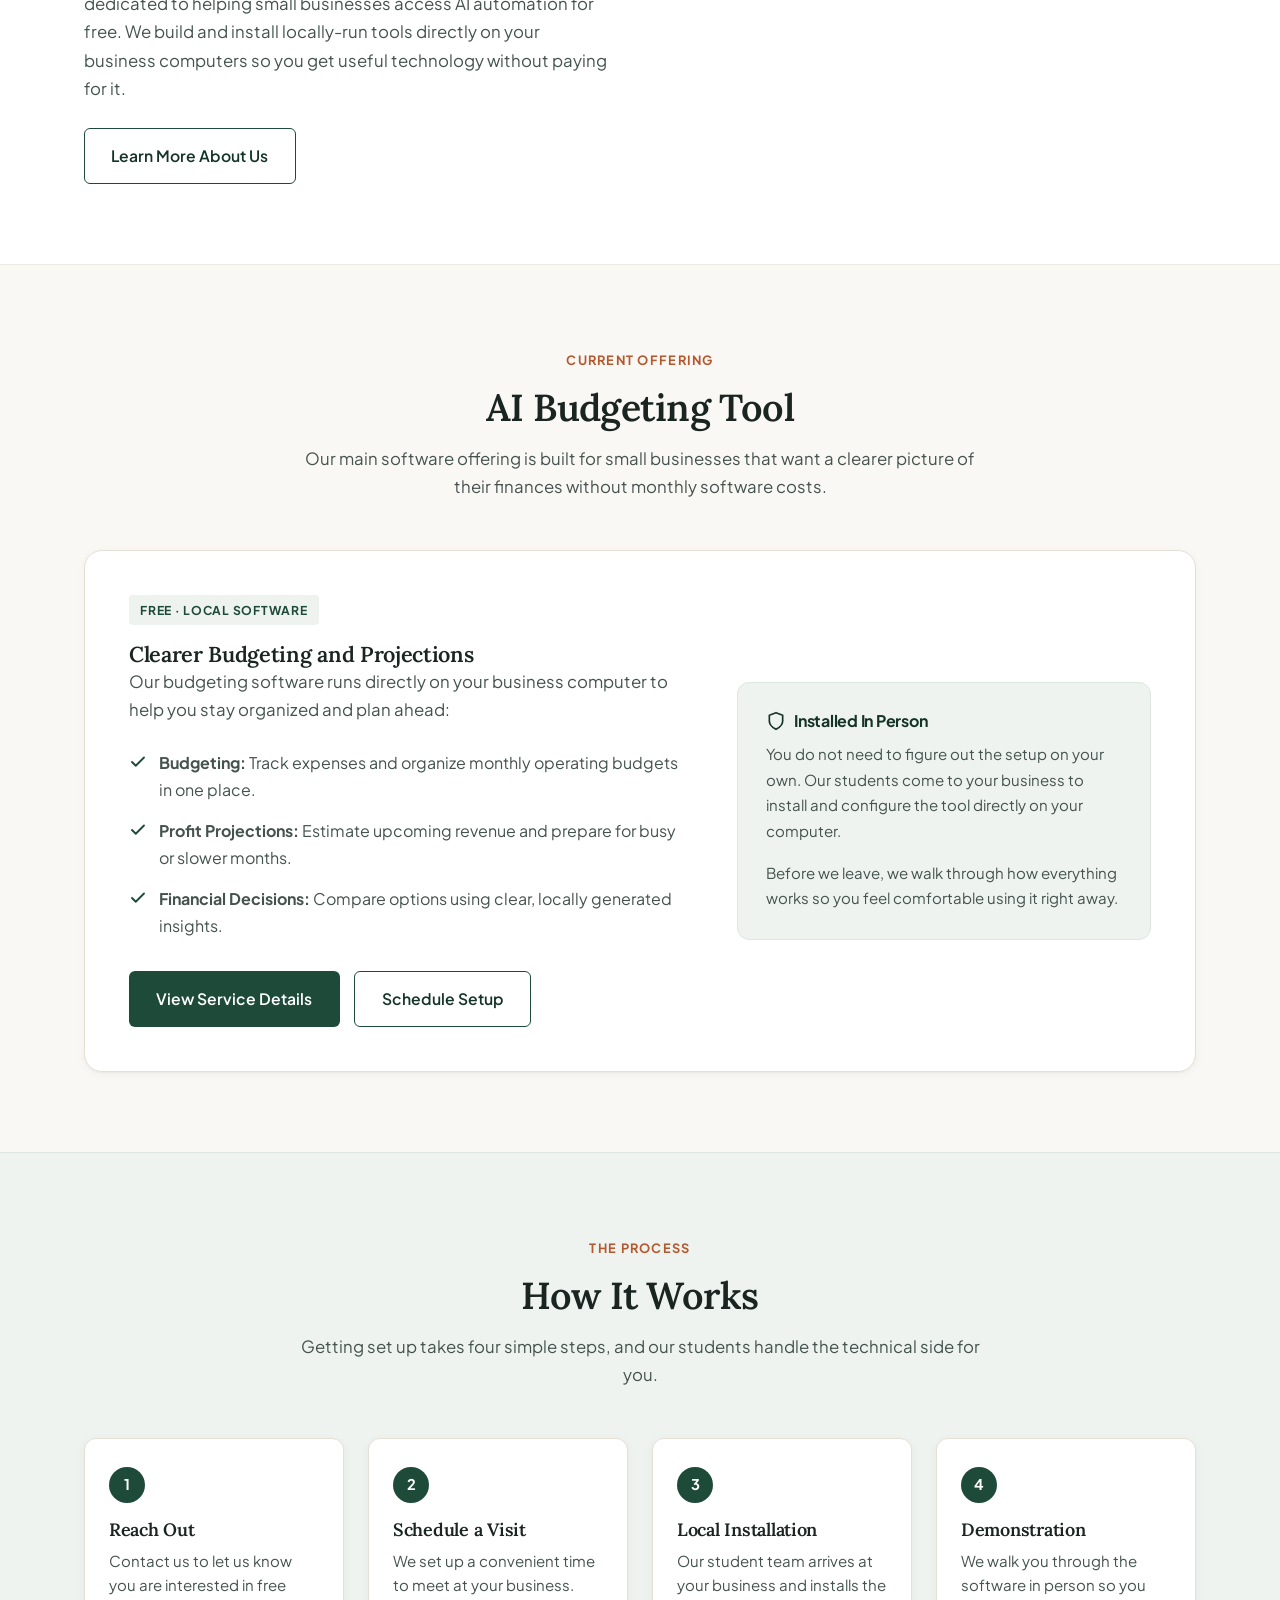
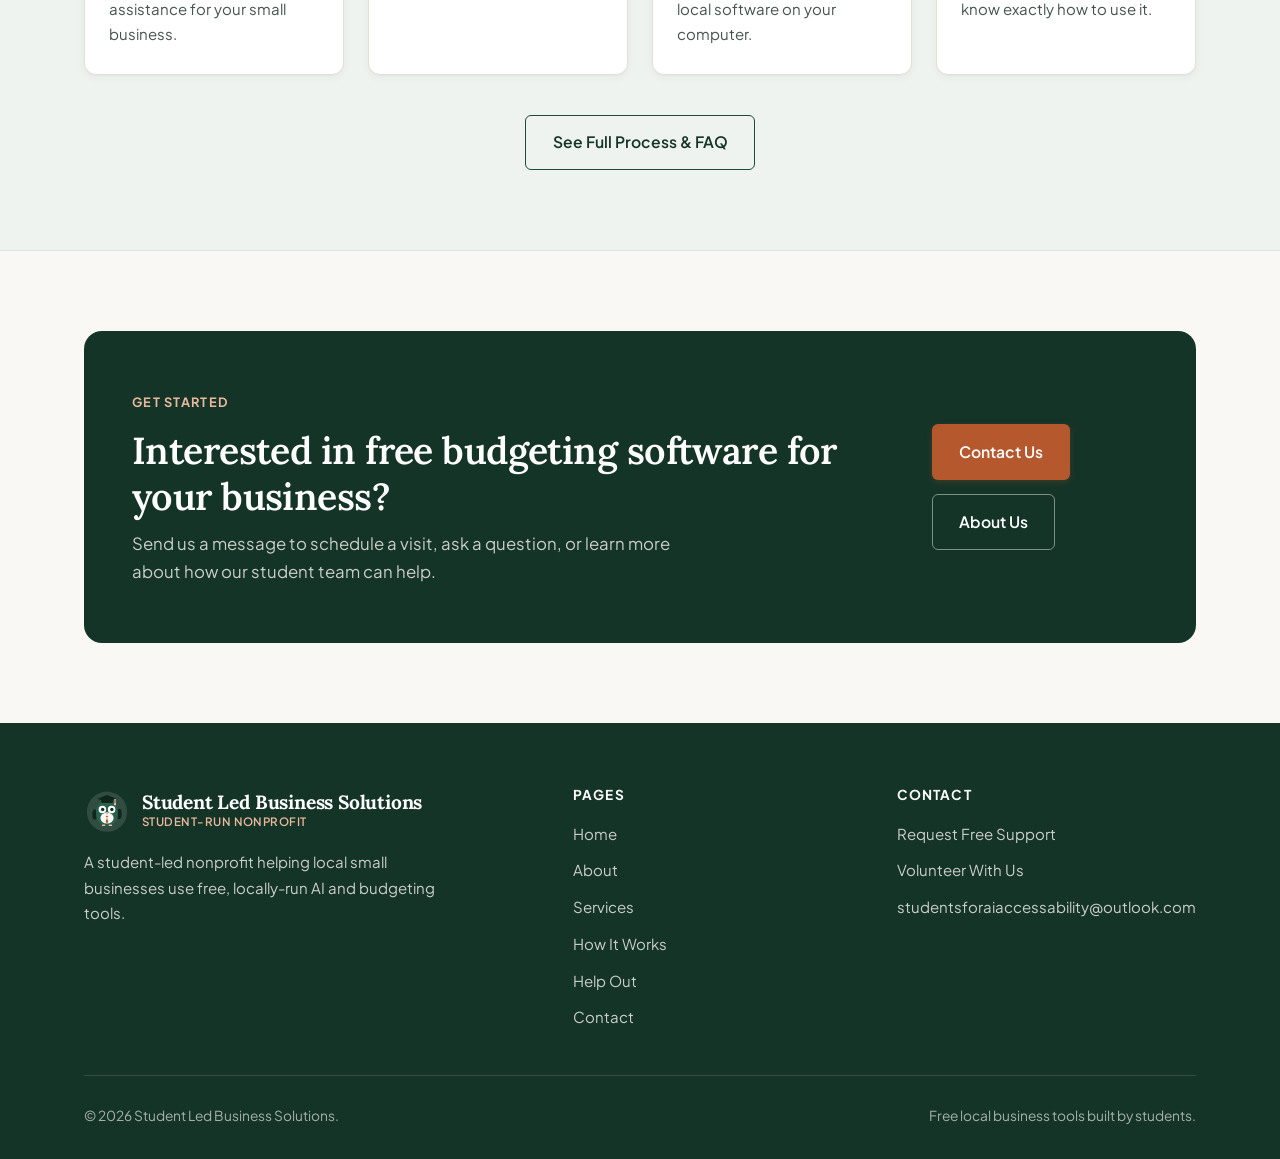
==== commit 2292f3a9: "Make contact form a setup request form and add Help Out volunteer page" ====
--- a/index.html
+++ b/index.html
@@ -49,6 +49,7 @@
                 <li><a href="about.html" class="nav-link" id="nav-about">About</a></li>
                 <li><a href="services.html" class="nav-link" id="nav-services">Services</a></li>
                 <li><a href="how-it-works.html" class="nav-link" id="nav-how-it-works">How It Works</a></li>
+                <li><a href="help-out.html" class="nav-link" id="nav-help-out">Help Out</a></li>
                 <li><a href="contact.html" class="nav-link" id="nav-contact">Contact</a></li>
                 <li class="nav-cta"><a href="contact.html" class="btn btn-primary btn-sm" id="nav-cta-btn">Request Free Support</a></li>
             </ul>
@@ -318,6 +319,7 @@
                         <li><a href="about.html">About</a></li>
                         <li><a href="services.html">Services</a></li>
                         <li><a href="how-it-works.html">How It Works</a></li>
+                        <li><a href="help-out.html">Help Out</a></li>
                         <li><a href="contact.html">Contact</a></li>
                     </ul>
                 </div>
@@ -326,6 +328,7 @@
                     <h4>Contact</h4>
                     <ul class="footer-links">
                         <li><a href="contact.html">Request Free Support</a></li>
+                        <li><a href="help-out.html">Volunteer With Us</a></li>
                         <li><a href="mailto:studentsforaiaccessability@outlook.com">studentsforaiaccessability@outlook.com</a></li>
                     </ul>
                 </div>
--- a/css/styles.css
+++ b/css/styles.css
@@ -280,7 +280,7 @@
     display: flex;
     align-items: center;
     list-style: none;
-    gap: 1.85rem;
+    gap: 1.4rem;
 }
 
 .nav-link {
@@ -1056,6 +1056,18 @@
 
 .form-feedback.visible {
     display: block;
+}
+
+.form-feedback.error {
+    background-color: var(--clay-soft);
+    border-color: var(--clay);
+    color: var(--ink);
+}
+
+.btn:disabled {
+    opacity: 0.7;
+    cursor: not-allowed;
+    transform: none;
 }
 
 /* Community CTA Banner */
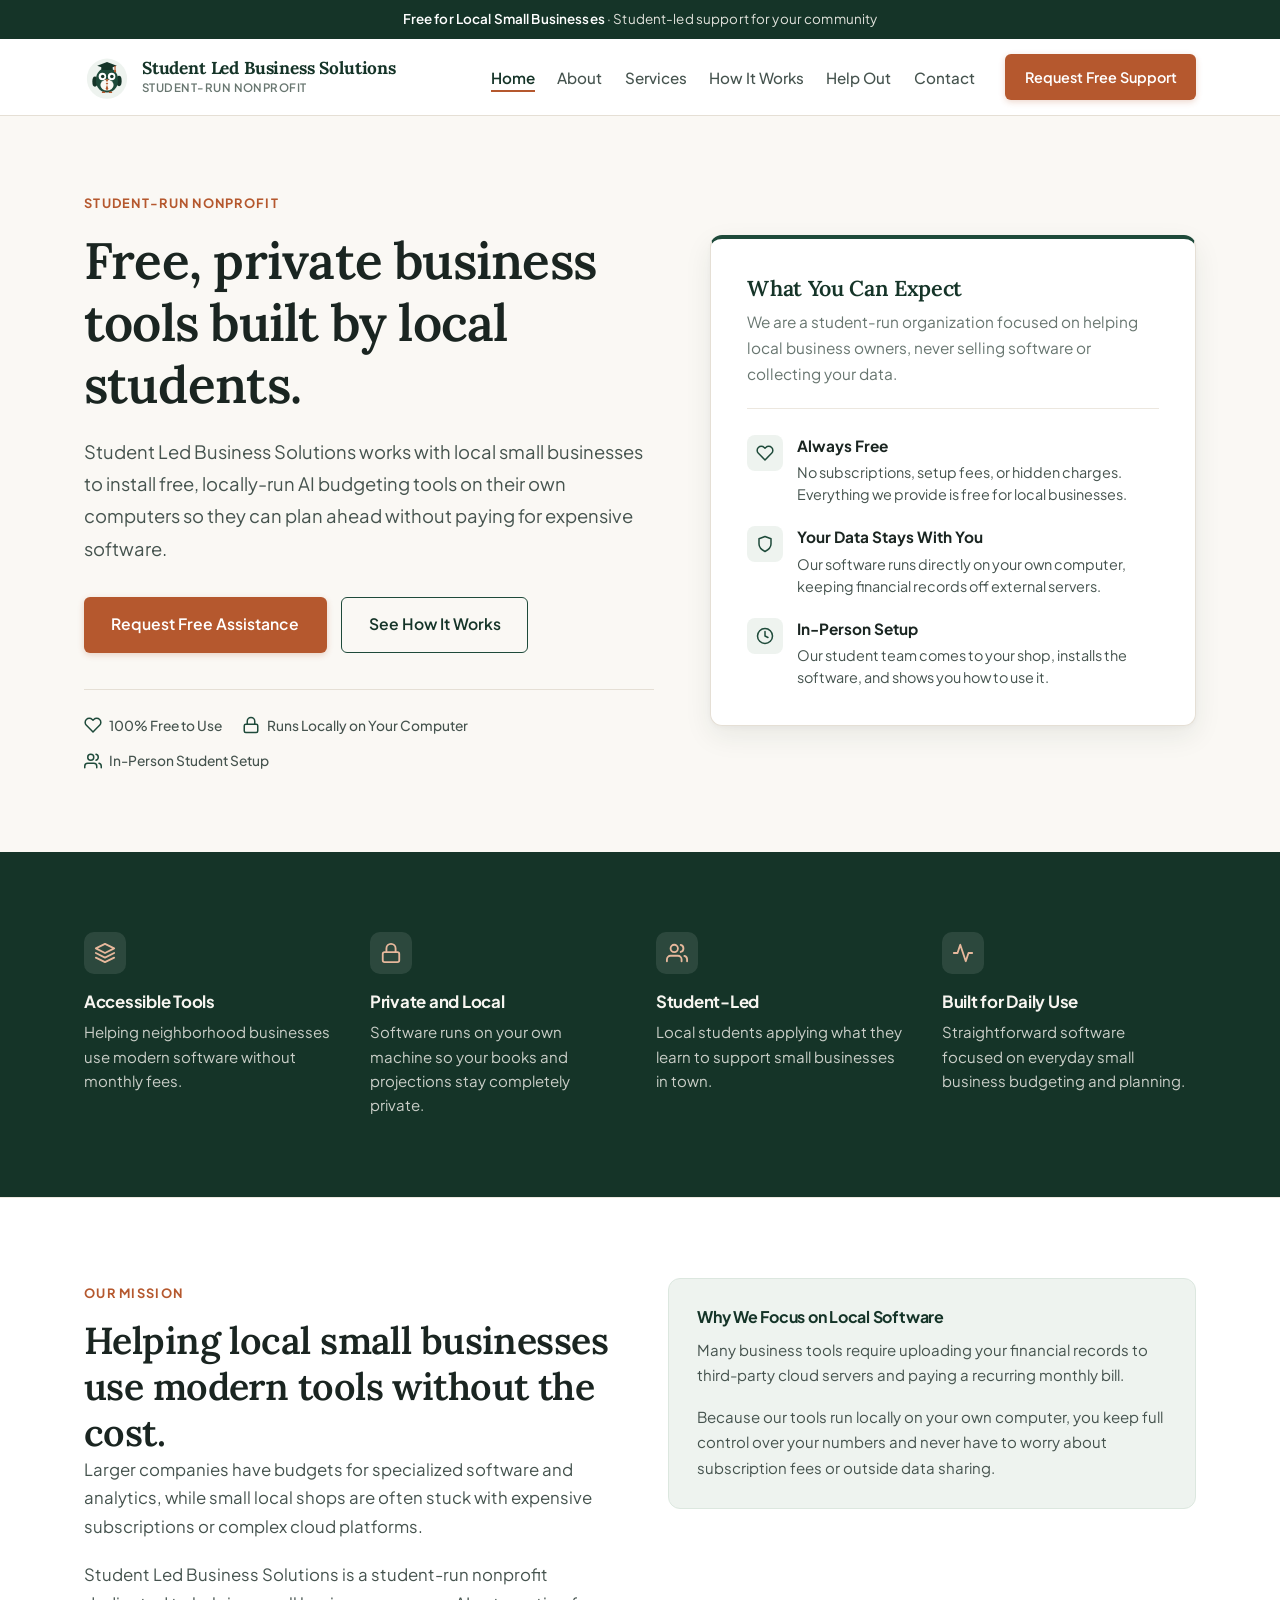
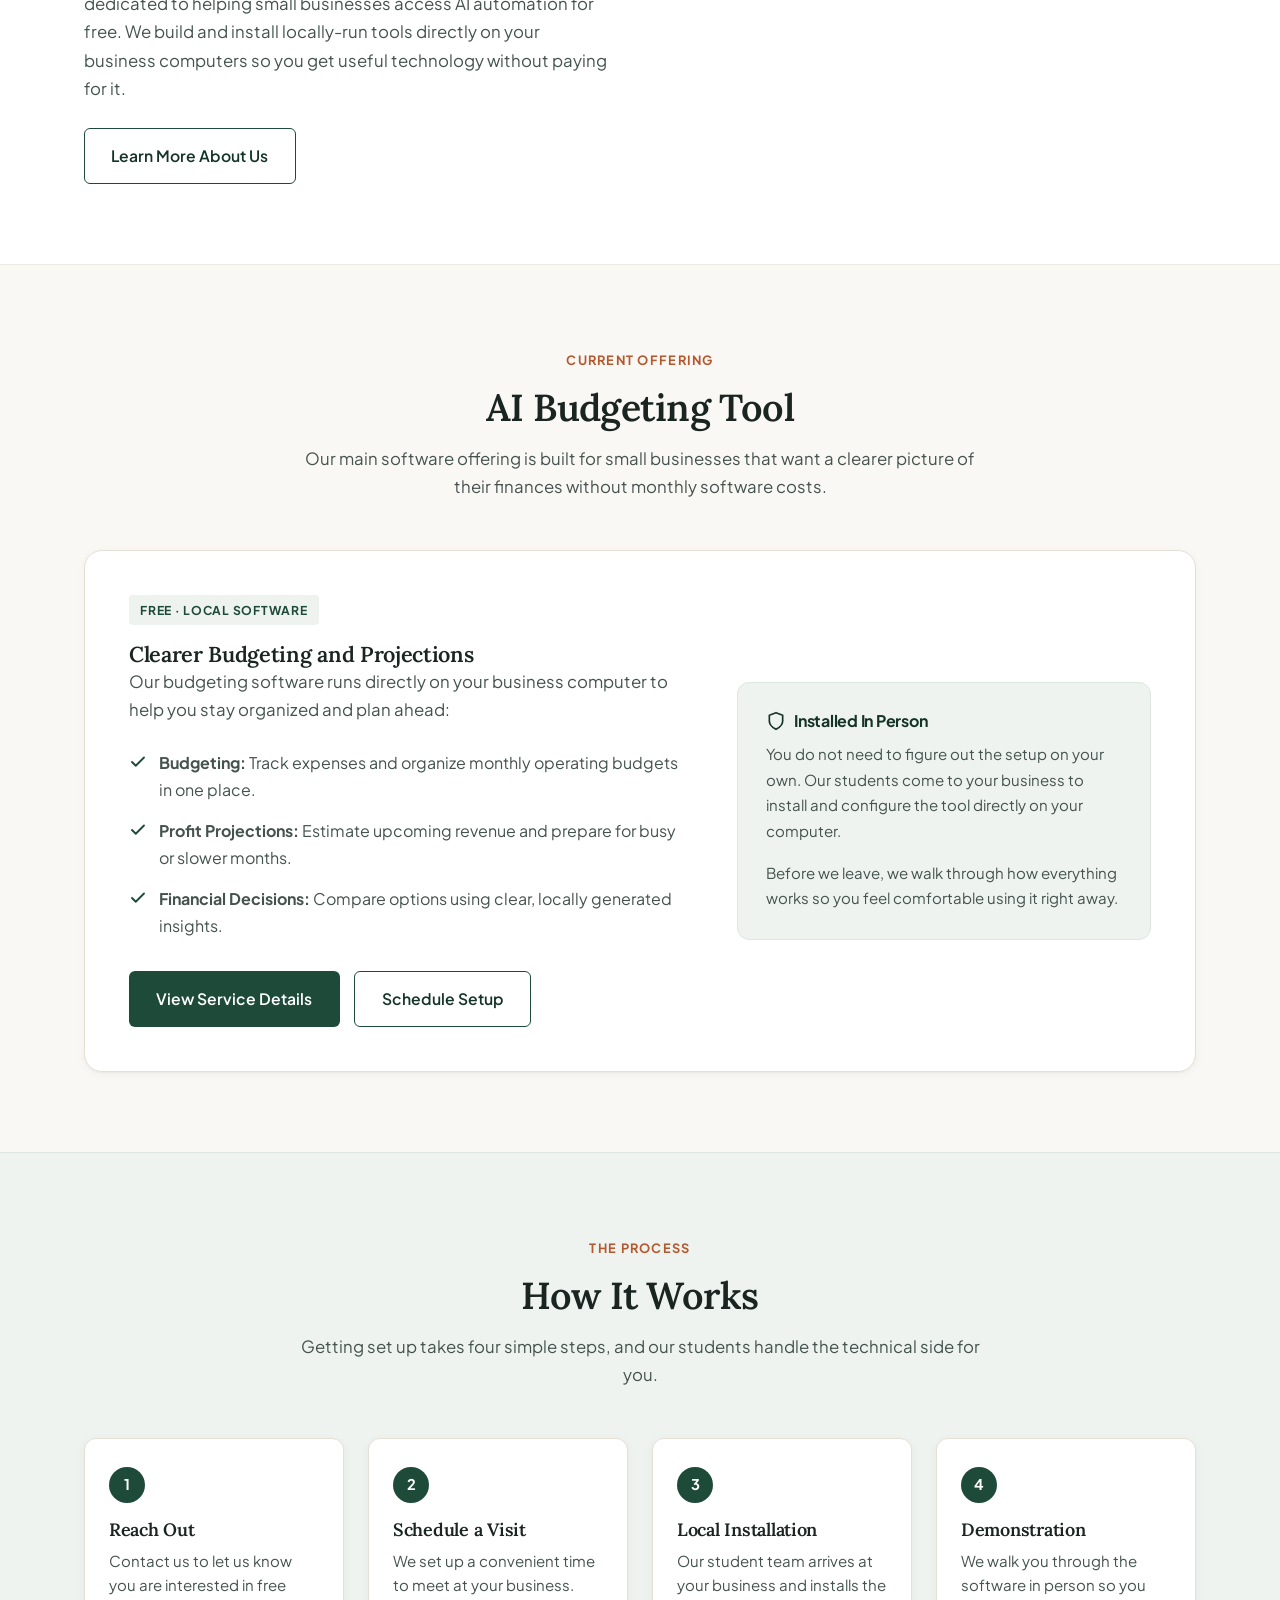
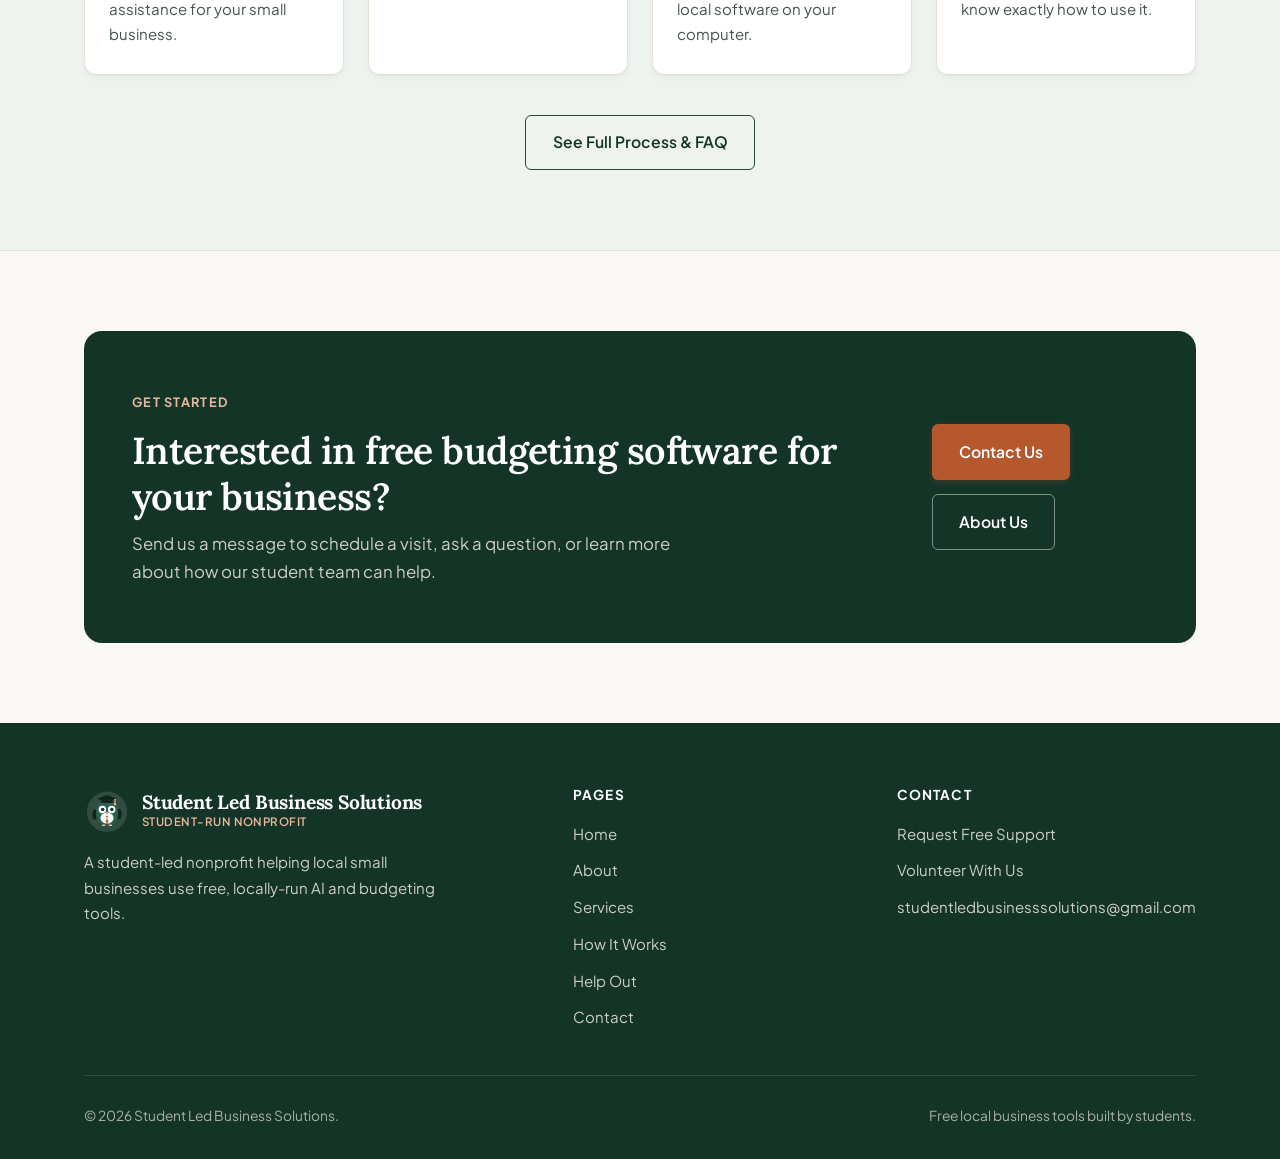
==== commit 1ca001ad: "Update official email to studentledbusinesssolutions@gmail.com" ====
--- a/index.html
+++ b/index.html
@@ -329,7 +329,7 @@
                     <ul class="footer-links">
                         <li><a href="contact.html">Request Free Support</a></li>
                         <li><a href="help-out.html">Volunteer With Us</a></li>
-                        <li><a href="mailto:studentsforaiaccessability@outlook.com">studentsforaiaccessability@outlook.com</a></li>
+                        <li><a href="mailto:studentledbusinesssolutions@gmail.com">studentledbusinesssolutions@gmail.com</a></li>
                     </ul>
                 </div>
             </div>
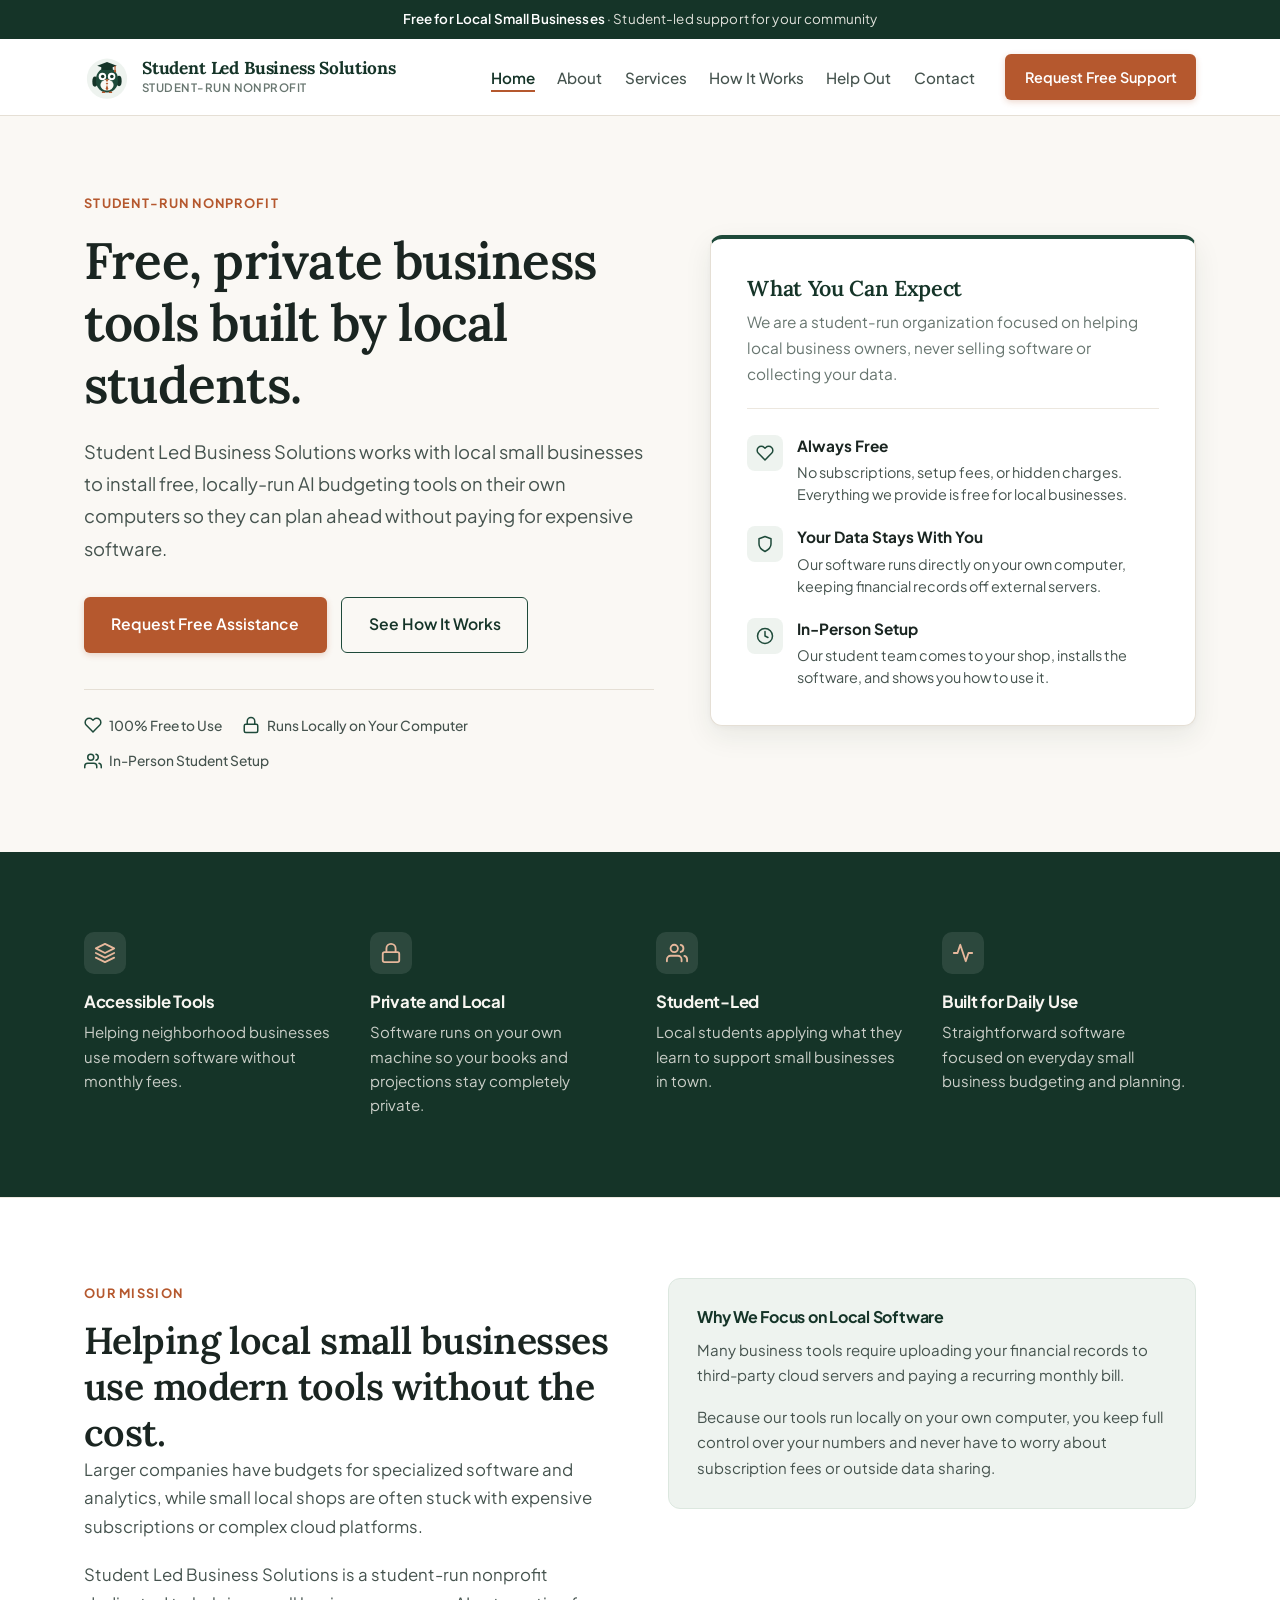
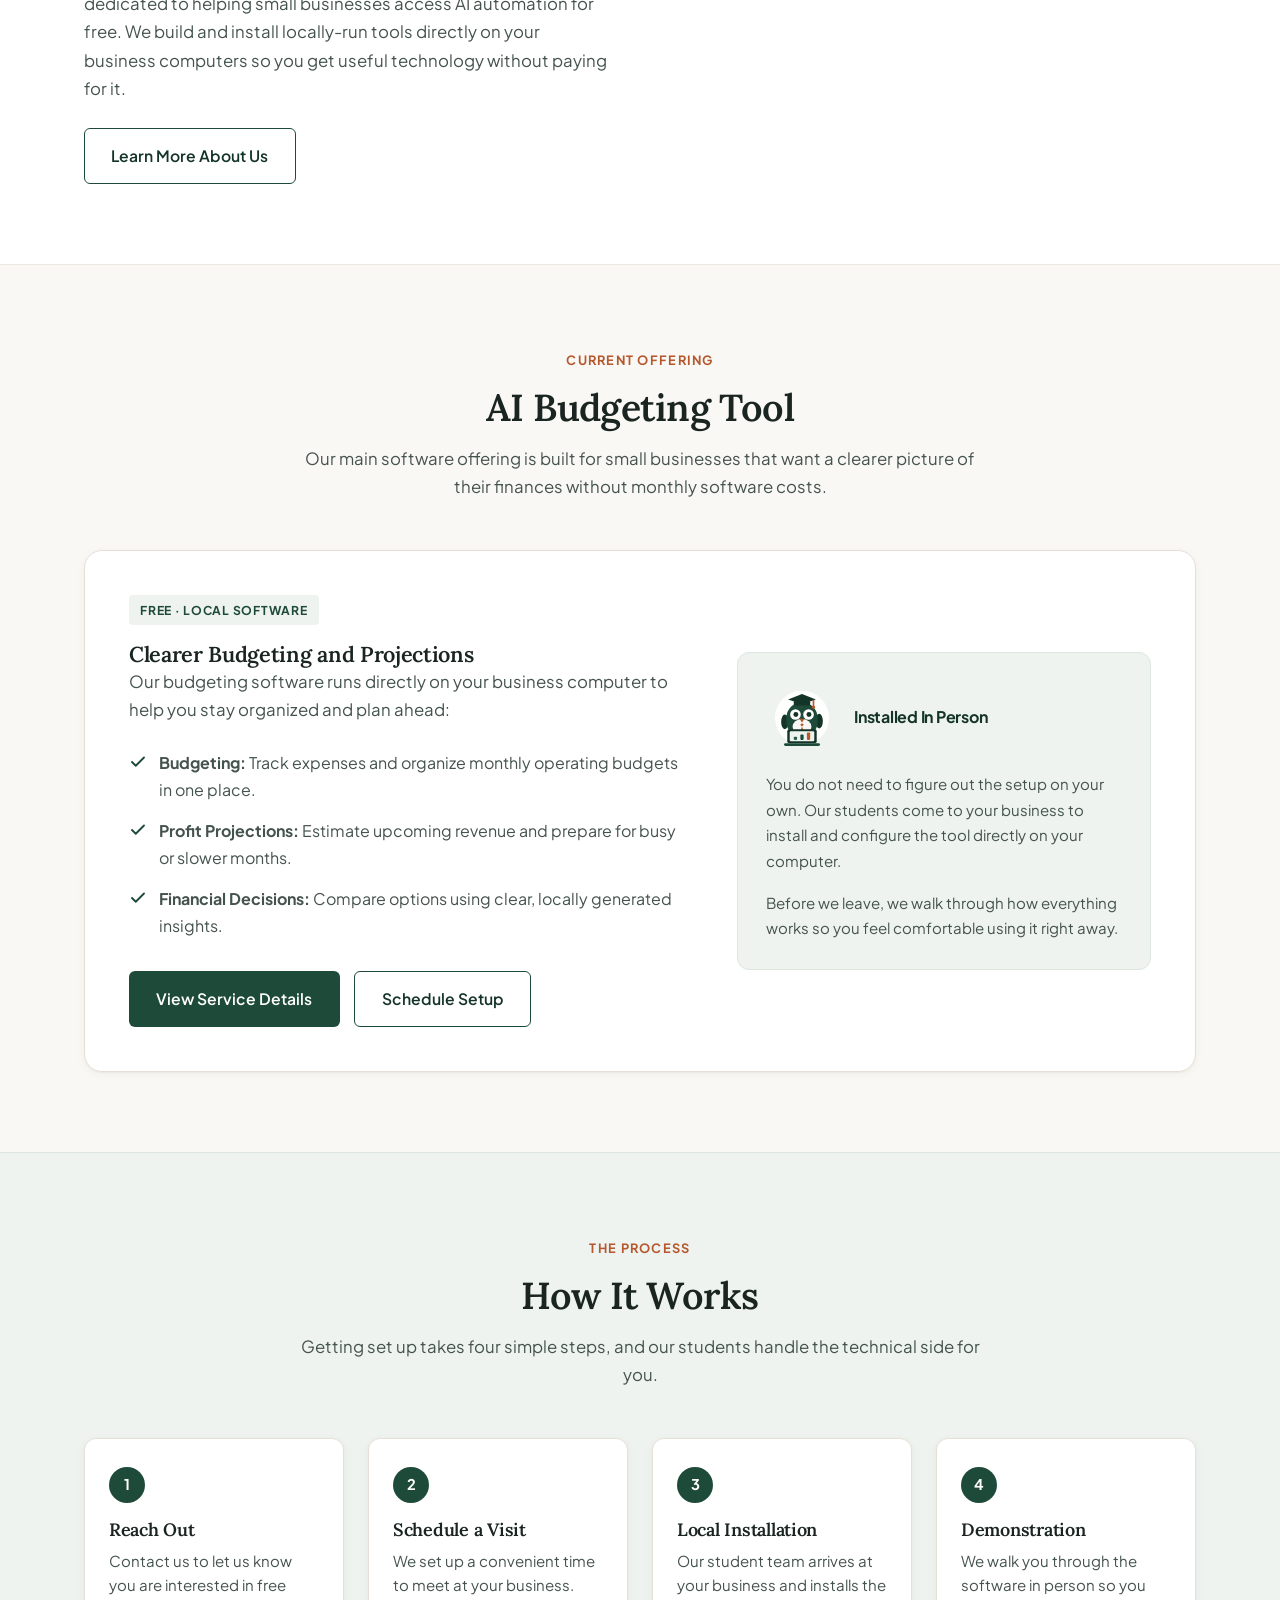
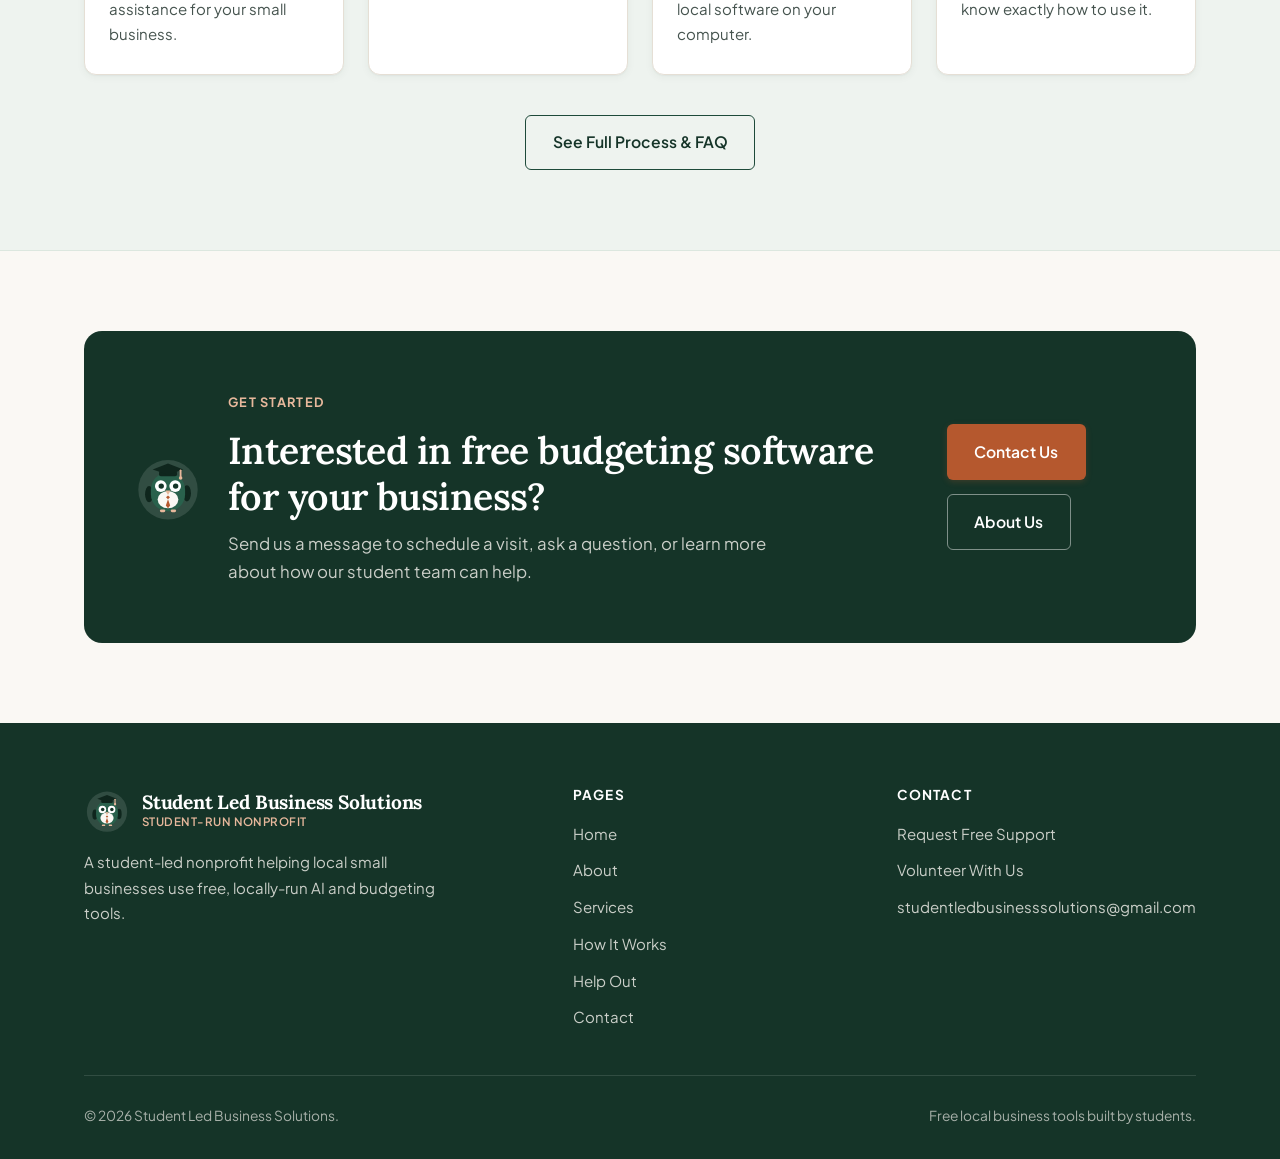
==== commit b91033db: "Add contextual Ollie illustrations across all pages" ====
--- a/index.html
+++ b/index.html
@@ -214,10 +214,34 @@
                     </div>
 
                     <div class="privacy-box">
-                        <h4>
-                            <svg width="20" height="20" viewBox="0 0 24 24" fill="none" stroke="currentColor" stroke-width="2" stroke-linecap="round" stroke-linejoin="round" aria-hidden="true"><path d="M12 22s8-4 8-10V5l-8-3-8 3v7c0 6 8 10 8 10z"/></svg>
-                            Installed In Person
-                        </h4>
+                        <div class="ollie-inline-header">
+                            <svg class="ollie-scene" viewBox="0 0 88 84" fill="none" xmlns="http://www.w3.org/2000/svg" aria-hidden="true">
+                                <circle cx="44" cy="43" r="33" fill="#FFFFFF"/>
+                                <ellipse cx="23" cy="48" rx="4.5" ry="9" fill="#153428"/>
+                                <ellipse class="mascot-wing-right" cx="65" cy="47" rx="4.5" ry="9" fill="#153428"/>
+                                <rect x="25" y="24" width="38" height="43" rx="19" fill="#1E4A3A"/>
+                                <ellipse cx="44" cy="54" rx="11.5" ry="9.5" fill="#FAF8F4"/>
+                                <polygon points="44,49.5 46.2,51.5 44,53.5 41.8,51.5" fill="#B5582E"/>
+                                <polygon points="44,53.5 46.4,60.5 44,63.5 41.6,60.5" fill="#B5582E"/>
+                                <circle cx="36" cy="39" r="6.5" fill="#FFFFFF"/>
+                                <circle cx="52" cy="39" r="6.5" fill="#FFFFFF"/>
+                                <circle class="mascot-eye" cx="36.5" cy="39" r="3" fill="#153428"/>
+                                <circle class="mascot-eye" cx="52.5" cy="39" r="3" fill="#153428"/>
+                                <polygon points="41,44 47,44 44,49" fill="#B5582E"/>
+                                <rect x="34" y="22" width="20" height="6" rx="2" fill="#153428"/>
+                                <polygon points="44,14 61,20.5 44,26.5 27,20.5" fill="#153428"/>
+                                <line x1="58" y1="21.5" x2="58" y2="29" stroke="#B5582E" stroke-width="2" stroke-linecap="round"/>
+                                <circle cx="58" cy="30" r="2" fill="#B5582E"/>
+                                <!-- Tiny Laptop -->
+                                <rect x="26" y="57" width="36" height="17" rx="2.5" fill="#153428"/>
+                                <rect x="29" y="59.5" width="30" height="12" rx="1.5" fill="#EEF3EF"/>
+                                <rect x="34" y="66" width="4" height="4" rx="1" fill="#29614C"/>
+                                <rect x="42" y="63.5" width="4" height="6.5" rx="1" fill="#1E4A3A"/>
+                                <rect x="50" y="61" width="4" height="9" rx="1" fill="#B5582E"/>
+                                <rect x="22" y="74" width="44" height="3.5" rx="1.75" fill="#1E4A3A"/>
+                            </svg>
+                            <h4>Installed In Person</h4>
+                        </div>
                         <p>You do not need to figure out the setup on your own. Our students come to your business to install and configure the tool directly on your computer.</p>
                         <p>Before we leave, we walk through how everything works so you feel comfortable using it right away.</p>
                     </div>
@@ -265,10 +289,32 @@
         <section class="band">
             <div class="container">
                 <div class="cta-banner reveal">
-                    <div>
-                        <span class="eyebrow eyebrow-light">Get Started</span>
-                        <h2>Interested in free budgeting software for your business?</h2>
-                        <p>Send us a message to schedule a visit, ask a question, or learn more about how our student team can help.</p>
+                    <div class="cta-mascot-wrap">
+                        <svg class="ollie-scene" viewBox="0 0 80 80" fill="none" xmlns="http://www.w3.org/2000/svg" aria-hidden="true">
+                            <circle cx="40" cy="43" r="33" fill="rgba(255,255,255,0.12)"/>
+                            <ellipse cx="19" cy="48" rx="4.5" ry="9" fill="#0F261D"/>
+                            <ellipse class="mascot-wing-right" cx="61" cy="47" rx="4.5" ry="9" fill="#0F261D"/>
+                            <rect x="21" y="24" width="38" height="43" rx="19" fill="#29614C"/>
+                            <ellipse cx="40" cy="54" rx="11.5" ry="9.5" fill="#FAF8F4"/>
+                            <polygon points="40,49.5 42.2,51.5 40,53.5 37.8,51.5" fill="#B5582E"/>
+                            <polygon points="40,53.5 42.4,60.5 40,63.5 37.6,60.5" fill="#B5582E"/>
+                            <circle cx="32" cy="39" r="6.5" fill="#FFFFFF"/>
+                            <circle cx="48" cy="39" r="6.5" fill="#FFFFFF"/>
+                            <circle class="mascot-eye" cx="32.5" cy="39" r="3" fill="#153428"/>
+                            <circle class="mascot-eye" cx="48.5" cy="39" r="3" fill="#153428"/>
+                            <polygon points="37,44 43,44 40,49" fill="#E7B89C"/>
+                            <rect x="30" y="22" width="20" height="6" rx="2" fill="#0F261D"/>
+                            <polygon points="40,14 57,20.5 40,26.5 23,20.5" fill="#0F261D"/>
+                            <line x1="54" y1="21.5" x2="54" y2="29" stroke="#E7B89C" stroke-width="2" stroke-linecap="round"/>
+                            <circle cx="54" cy="30" r="2" fill="#E7B89C"/>
+                            <rect x="31" y="65" width="6" height="3" rx="1.5" fill="#E7B89C"/>
+                            <rect x="43" y="65" width="6" height="3" rx="1.5" fill="#E7B89C"/>
+                        </svg>
+                        <div>
+                            <span class="eyebrow eyebrow-light">Get Started</span>
+                            <h2>Interested in free budgeting software for your business?</h2>
+                            <p>Send us a message to schedule a visit, ask a question, or learn more about how our student team can help.</p>
+                        </div>
                     </div>
                     <div class="btn-group">
                         <a href="contact.html" class="btn btn-primary" id="cta-contact-btn">Contact Us</a>
--- a/css/styles.css
+++ b/css/styles.css
@@ -1401,6 +1401,45 @@
     gap: 1.5rem;
 }
 
+/* Contextual Ollie Illustrations */
+.ollie-inline-header {
+    display: flex;
+    align-items: center;
+    gap: 1rem;
+    margin-bottom: 1.15rem;
+}
+
+.ollie-inline-header h2,
+.ollie-inline-header h3,
+.ollie-inline-header h4 {
+    margin-bottom: 0;
+}
+
+.ollie-scene {
+    width: 72px;
+    height: 72px;
+    flex-shrink: 0;
+    display: block;
+    overflow: visible;
+    animation: mascotFloat 3.8s ease-in-out infinite;
+    cursor: pointer;
+}
+
+.ollie-scene-lg {
+    width: 84px;
+    height: 84px;
+}
+
+.ollie-scene:hover .mascot-wing-right {
+    animation: mascotWave 0.7s ease-in-out;
+}
+
+.ollie-centered {
+    display: flex;
+    justify-content: center;
+    margin-bottom: 1rem;
+}
+
 /* Staggered Scroll Reveal Animation */
 .js-reveal .reveal {
     opacity: 0;
@@ -1413,6 +1452,10 @@
     transform: translateY(0);
 }
 
+.ollie-scene.is-hopping {
+    animation: mascotHop 0.45s var(--ease);
+}
+
 @media (prefers-reduced-motion: reduce) {
     html {
         scroll-behavior: auto;
@@ -1424,6 +1467,7 @@
     .page-header .container > *,
     .pledge-card,
     .mascot-svg,
+    .ollie-scene,
     .mascot-eye,
     .mascot-wing-right,
     .faq-item.open .faq-answer {
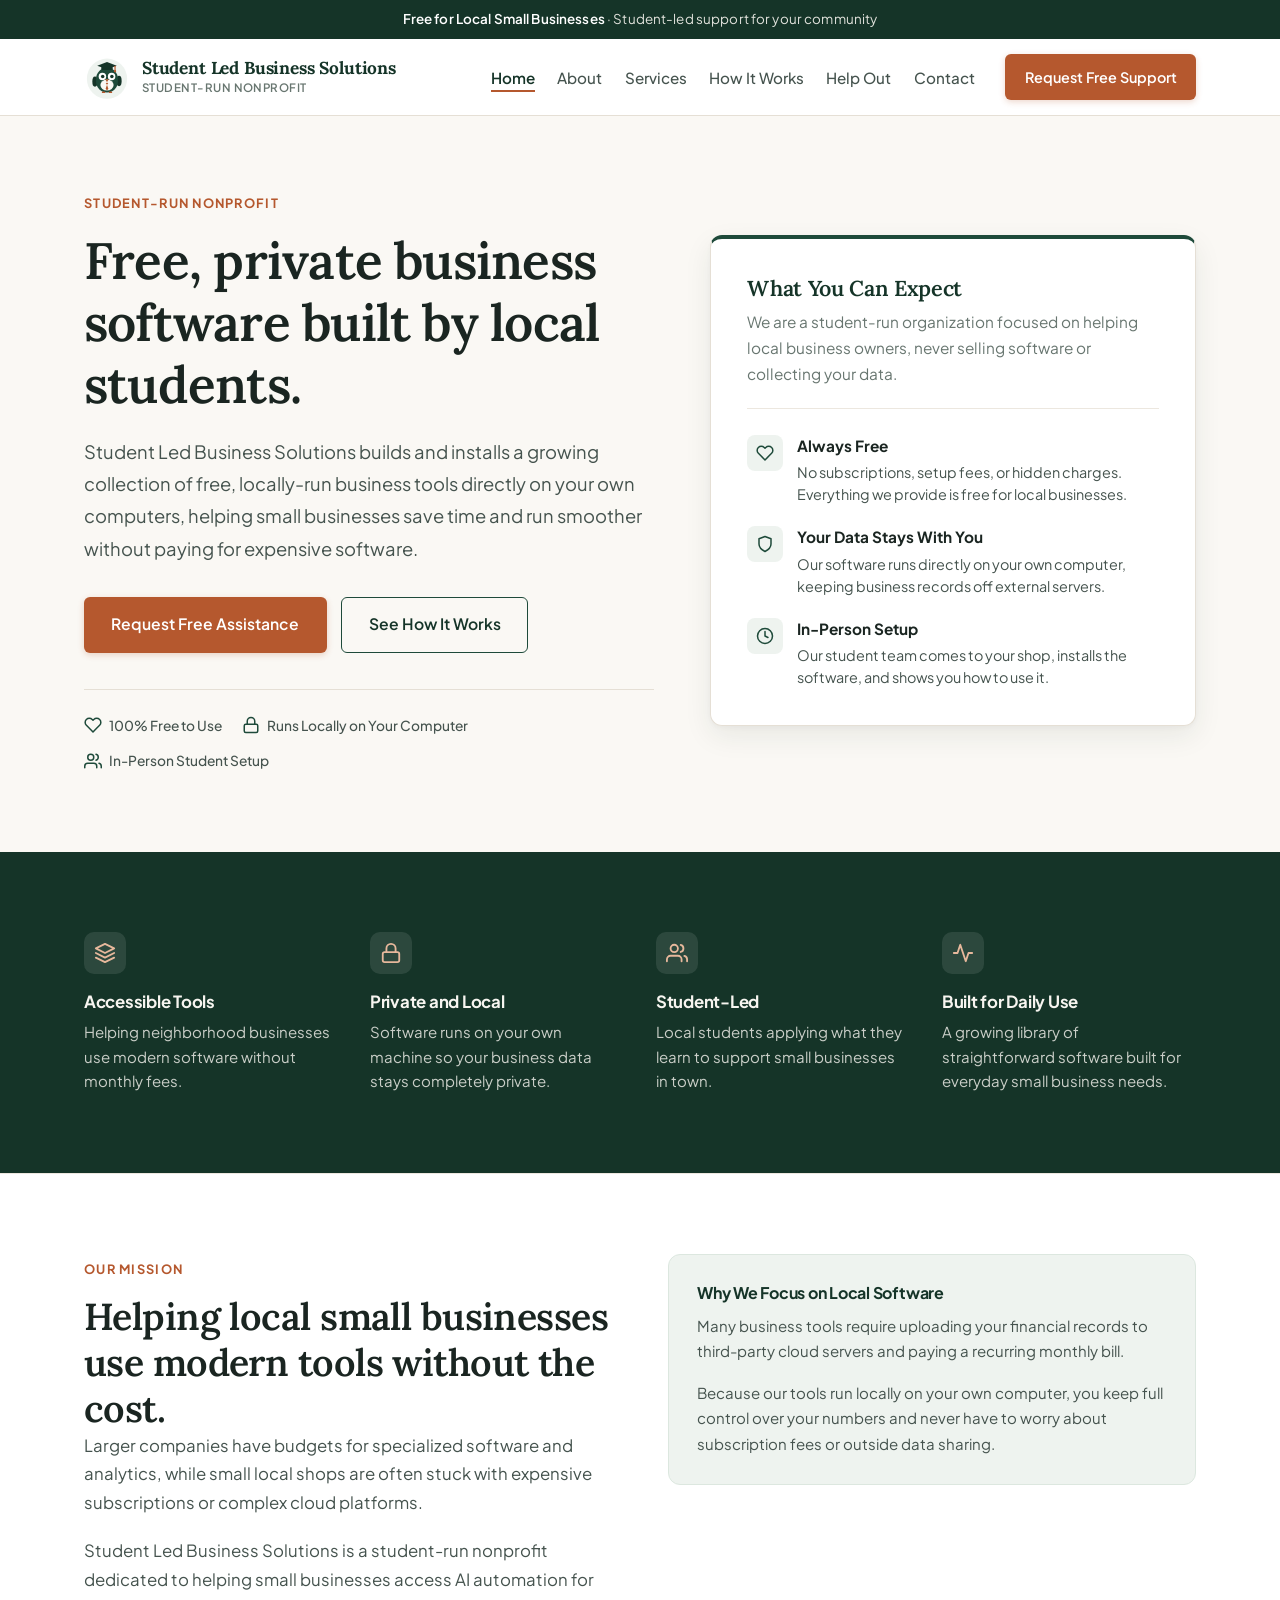
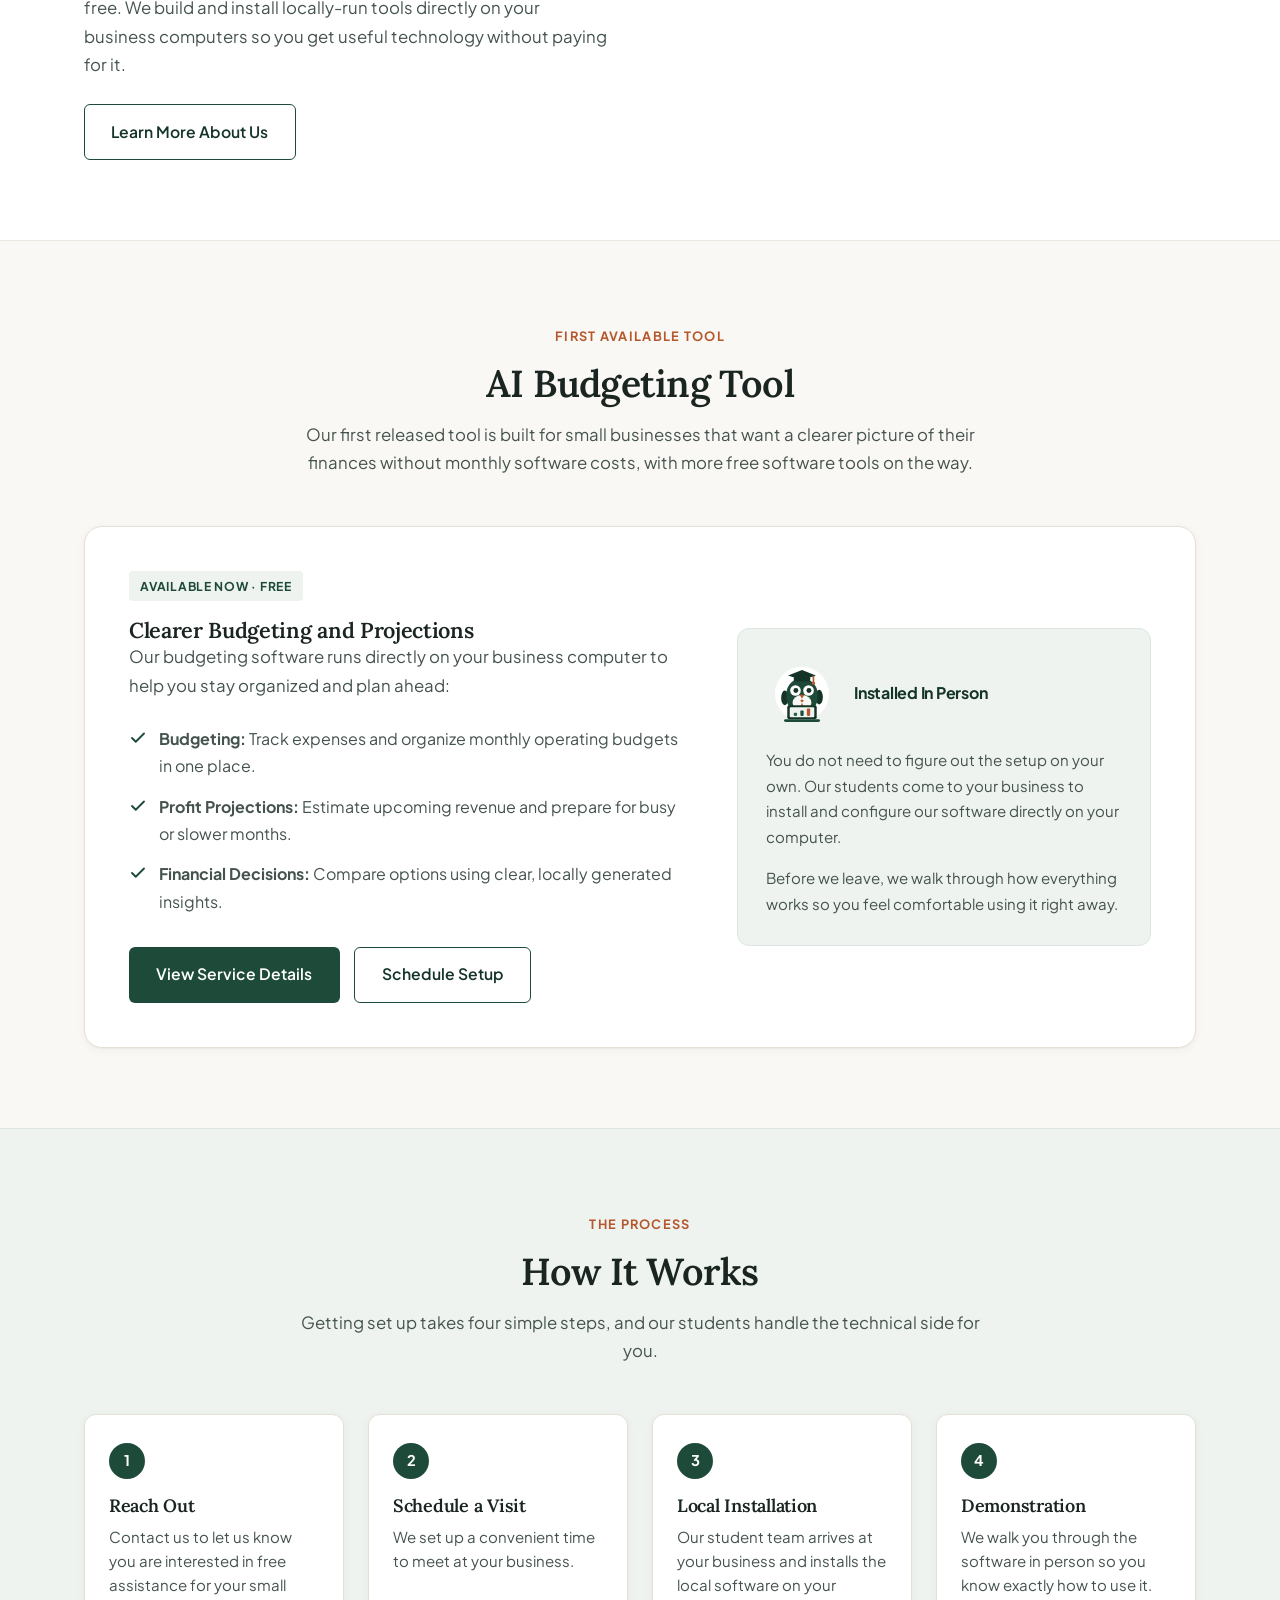
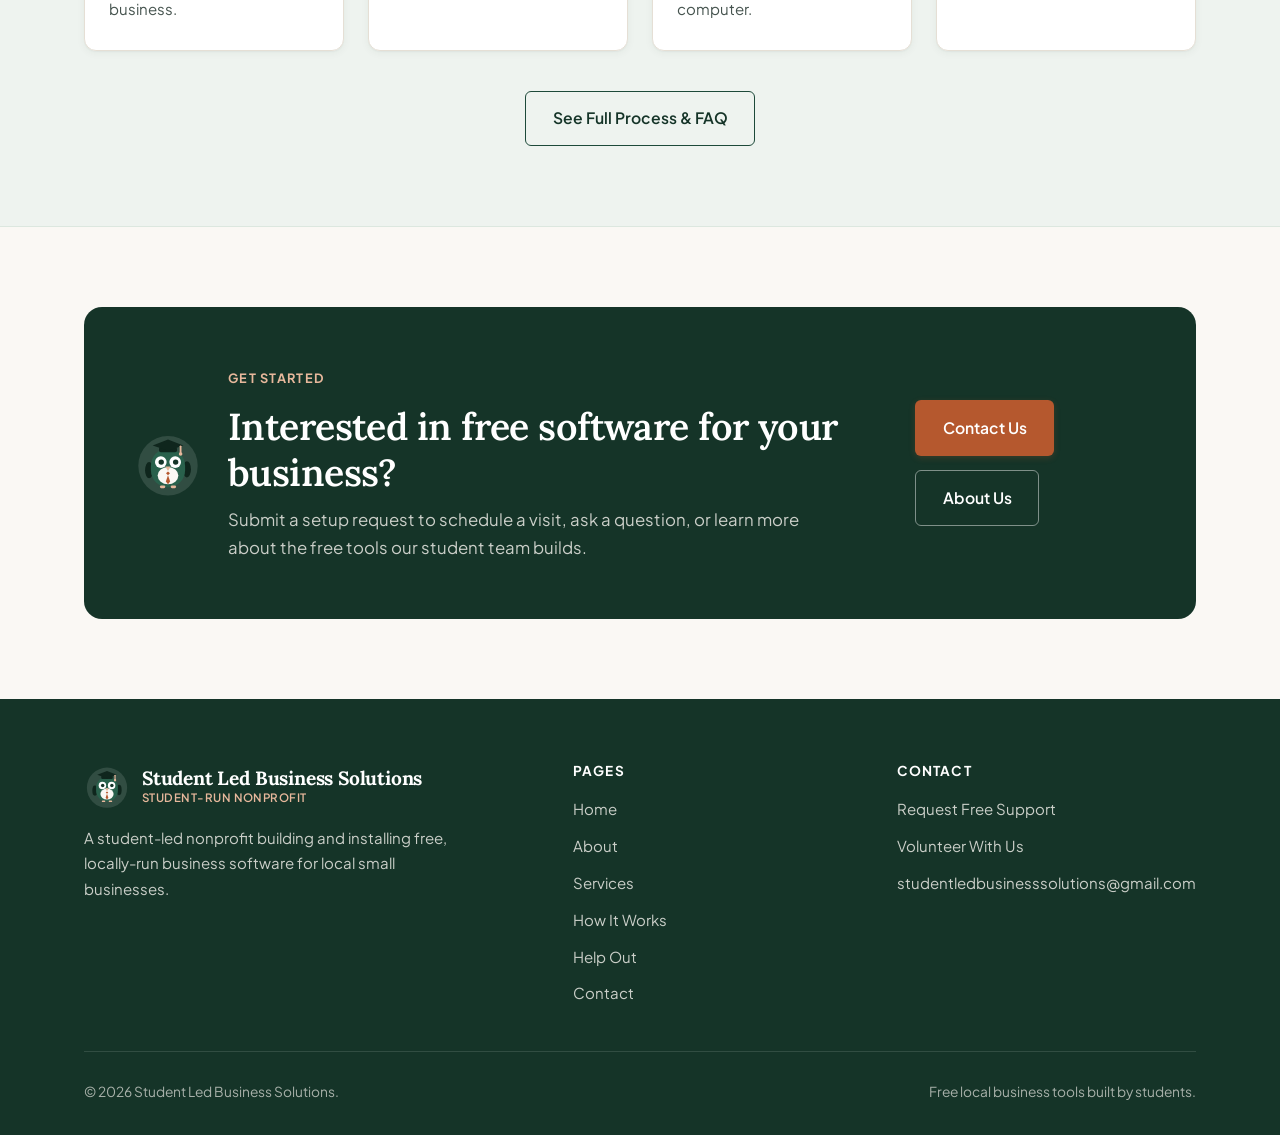
==== commit 0dacc0d2: "Broaden site copy to reflect a growing suite of free business software" ====
--- a/index.html
+++ b/index.html
@@ -3,7 +3,7 @@
 <head>
     <meta charset="UTF-8">
     <meta name="viewport" content="width=device-width, initial-scale=1.0">
-    <meta name="description" content="Student Led Business Solutions is a free, student-run nonprofit helping local small businesses set up private, locally-run AI and budgeting tools.">
+    <meta name="description" content="Student Led Business Solutions is a free, student-run nonprofit helping local small businesses set up private, locally-run business software and AI tools.">
     <title>Student Led Business Solutions</title>
     <link rel="preconnect" href="https://fonts.googleapis.com">
     <link rel="preconnect" href="https://fonts.gstatic.com" crossorigin>
@@ -67,8 +67,8 @@
             <div class="container hero-grid">
                 <div class="hero-copy">
                     <span class="eyebrow">Student-Run Nonprofit</span>
-                    <h1>Free, private business tools built by local students.</h1>
-                    <p class="lead">Student Led Business Solutions works with local small businesses to install free, locally-run AI budgeting tools on their own computers so they can plan ahead without paying for expensive software.</p>
+                    <h1>Free, private business software built by local students.</h1>
+                    <p class="lead">Student Led Business Solutions builds and installs a growing collection of free, locally-run business tools directly on your own computers, helping small businesses save time and run smoother without paying for expensive software.</p>
                     <div class="btn-group">
                         <a href="contact.html" class="btn btn-primary" id="hero-request-btn">Request Free Assistance</a>
                         <a href="how-it-works.html" class="btn btn-outline" id="hero-how-btn">See How It Works</a>
@@ -108,7 +108,7 @@
                             </span>
                             <div>
                                 <strong>Your Data Stays With You</strong>
-                                <span>Our software runs directly on your own computer, keeping financial records off external servers.</span>
+                                <span>Our software runs directly on your own computer, keeping business records off external servers.</span>
                             </div>
                         </li>
                         <li>
@@ -140,7 +140,7 @@
                             <svg width="22" height="22" viewBox="0 0 24 24" fill="none" stroke="currentColor" stroke-width="2" stroke-linecap="round" stroke-linejoin="round"><rect x="3" y="11" width="18" height="11" rx="2" ry="2"/><path d="M7 11V7a5 5 0 0 1 10 0v4"/></svg>
                         </div>
                         <h3>Private and Local</h3>
-                        <p>Software runs on your own machine so your books and projections stay completely private.</p>
+                        <p>Software runs on your own machine so your business data stays completely private.</p>
                     </div>
                     <div class="commitment-item reveal">
                         <div class="commitment-icon" aria-hidden="true">
@@ -154,7 +154,7 @@
                             <svg width="22" height="22" viewBox="0 0 24 24" fill="none" stroke="currentColor" stroke-width="2" stroke-linecap="round" stroke-linejoin="round"><polyline points="22 12 18 12 15 21 9 3 6 12 2 12"/></svg>
                         </div>
                         <h3>Built for Daily Use</h3>
-                        <p>Straightforward software focused on everyday small business budgeting and planning.</p>
+                        <p>A growing library of straightforward software built for everyday small business needs.</p>
                     </div>
                 </div>
             </div>
@@ -183,14 +183,14 @@
         <section class="band">
             <div class="container">
                 <div class="section-header centered reveal">
-                    <span class="eyebrow">Current Offering</span>
+                    <span class="eyebrow">First Available Tool</span>
                     <h2>AI Budgeting Tool</h2>
-                    <p>Our main software offering is built for small businesses that want a clearer picture of their finances without monthly software costs.</p>
+                    <p>Our first released tool is built for small businesses that want a clearer picture of their finances without monthly software costs, with more free software tools on the way.</p>
                 </div>
 
                 <div class="program-spotlight reveal">
                     <div>
-                        <span class="card-tag">Free &middot; Local Software</span>
+                        <span class="card-tag">Available Now &middot; Free</span>
                         <h3>Clearer Budgeting and Projections</h3>
                         <p>Our budgeting software runs directly on your business computer to help you stay organized and plan ahead:</p>
                         <ul class="check-list">
@@ -242,7 +242,7 @@
                             </svg>
                             <h4>Installed In Person</h4>
                         </div>
-                        <p>You do not need to figure out the setup on your own. Our students come to your business to install and configure the tool directly on your computer.</p>
+                        <p>You do not need to figure out the setup on your own. Our students come to your business to install and configure our software directly on your computer.</p>
                         <p>Before we leave, we walk through how everything works so you feel comfortable using it right away.</p>
                     </div>
                 </div>
@@ -312,8 +312,8 @@
                         </svg>
                         <div>
                             <span class="eyebrow eyebrow-light">Get Started</span>
-                            <h2>Interested in free budgeting software for your business?</h2>
-                            <p>Send us a message to schedule a visit, ask a question, or learn more about how our student team can help.</p>
+                            <h2>Interested in free software for your business?</h2>
+                            <p>Submit a setup request to schedule a visit, ask a question, or learn more about the free tools our student team builds.</p>
                         </div>
                     </div>
                     <div class="btn-group">
@@ -355,7 +355,7 @@
                             <span class="brand-sub">Student-Run Nonprofit</span>
                         </span>
                     </a>
-                    <p>A student-led nonprofit helping local small businesses use free, locally-run AI and budgeting tools.</p>
+                    <p>A student-led nonprofit building and installing free, locally-run business software for local small businesses.</p>
                 </div>
 
                 <div class="footer-col">
